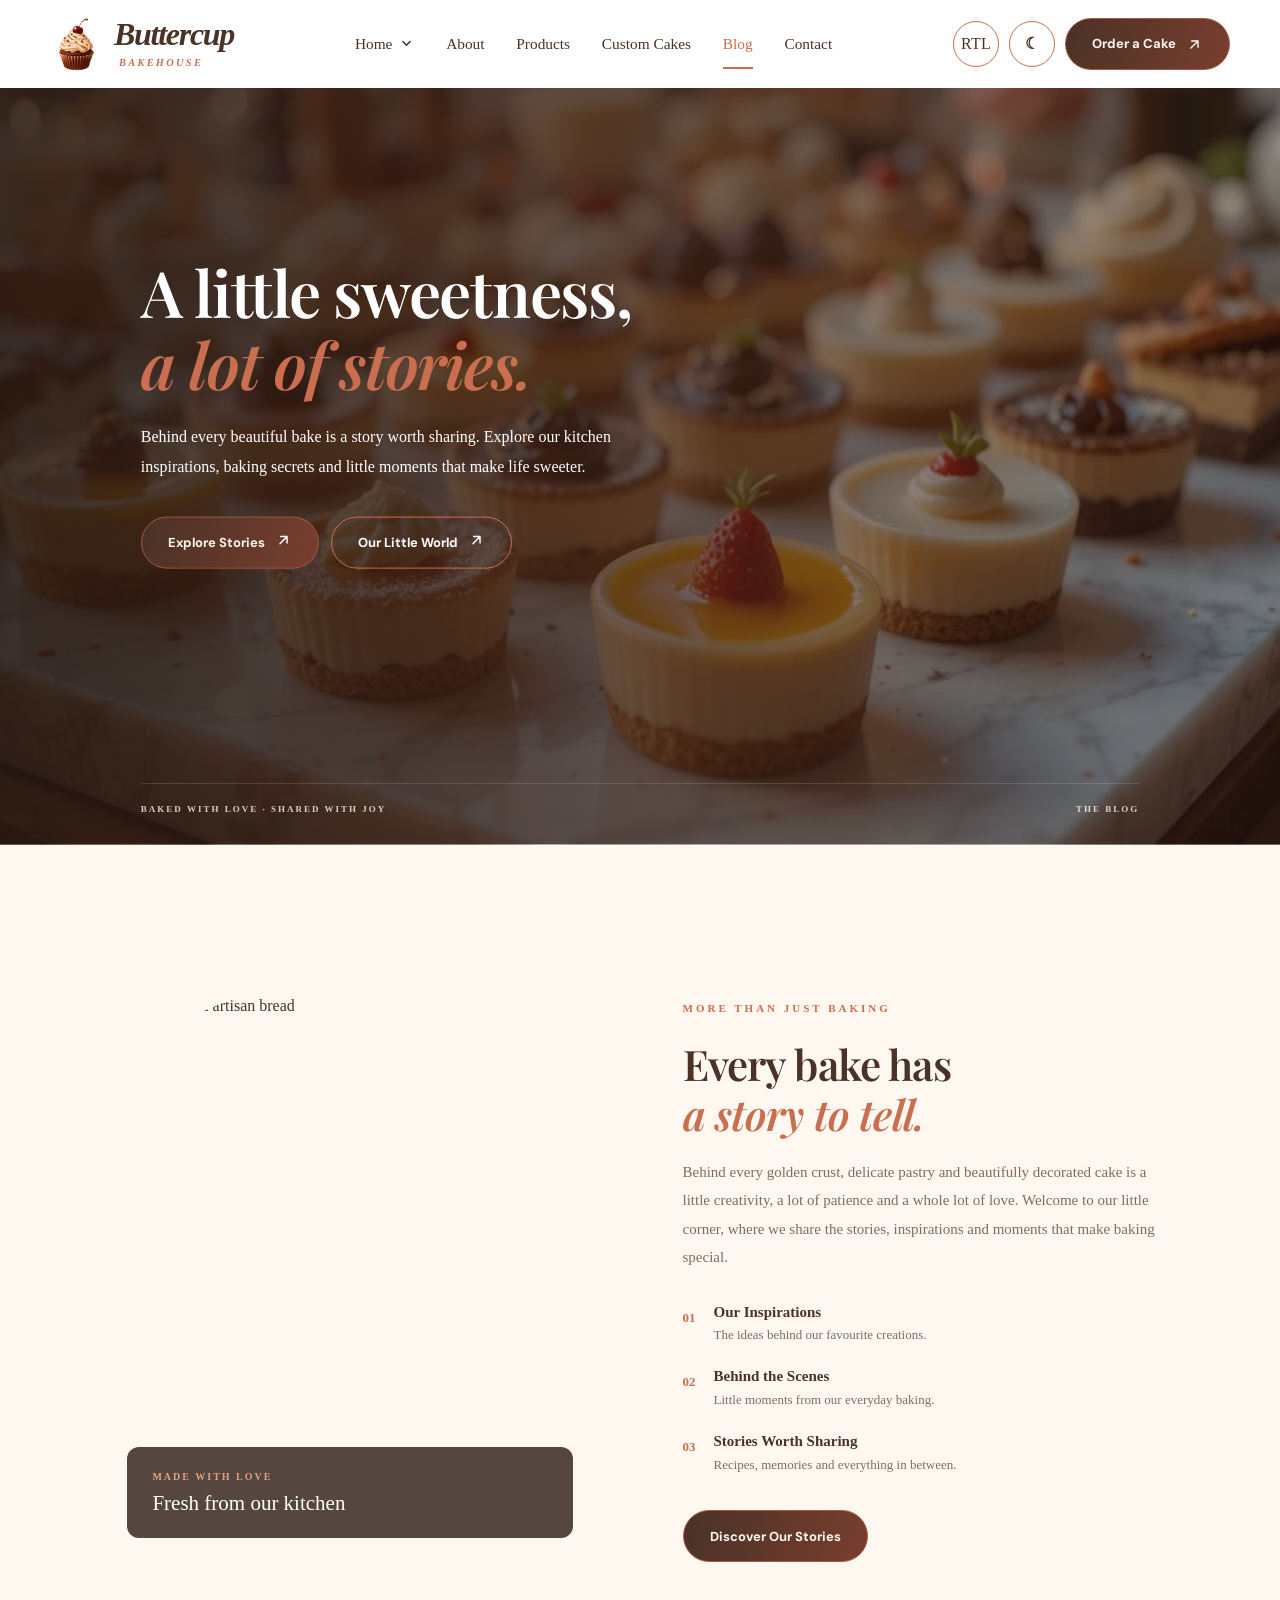
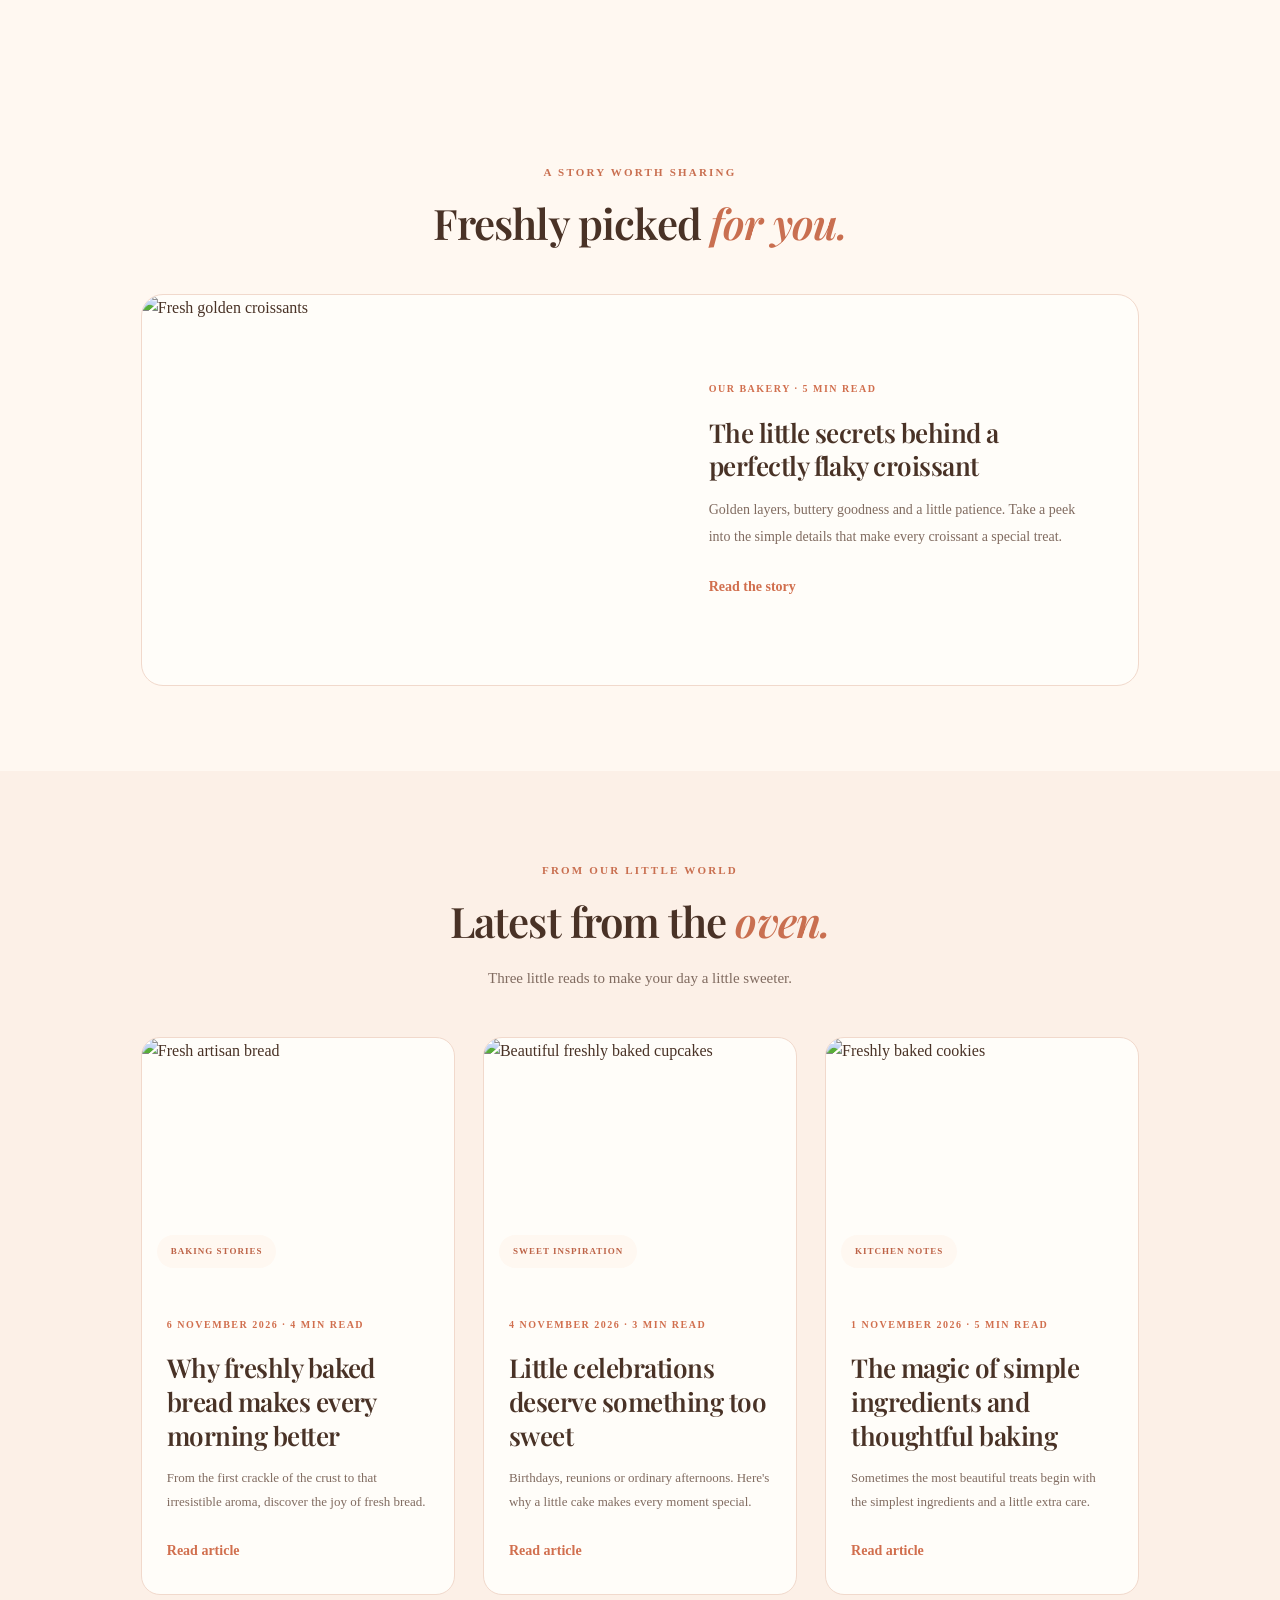
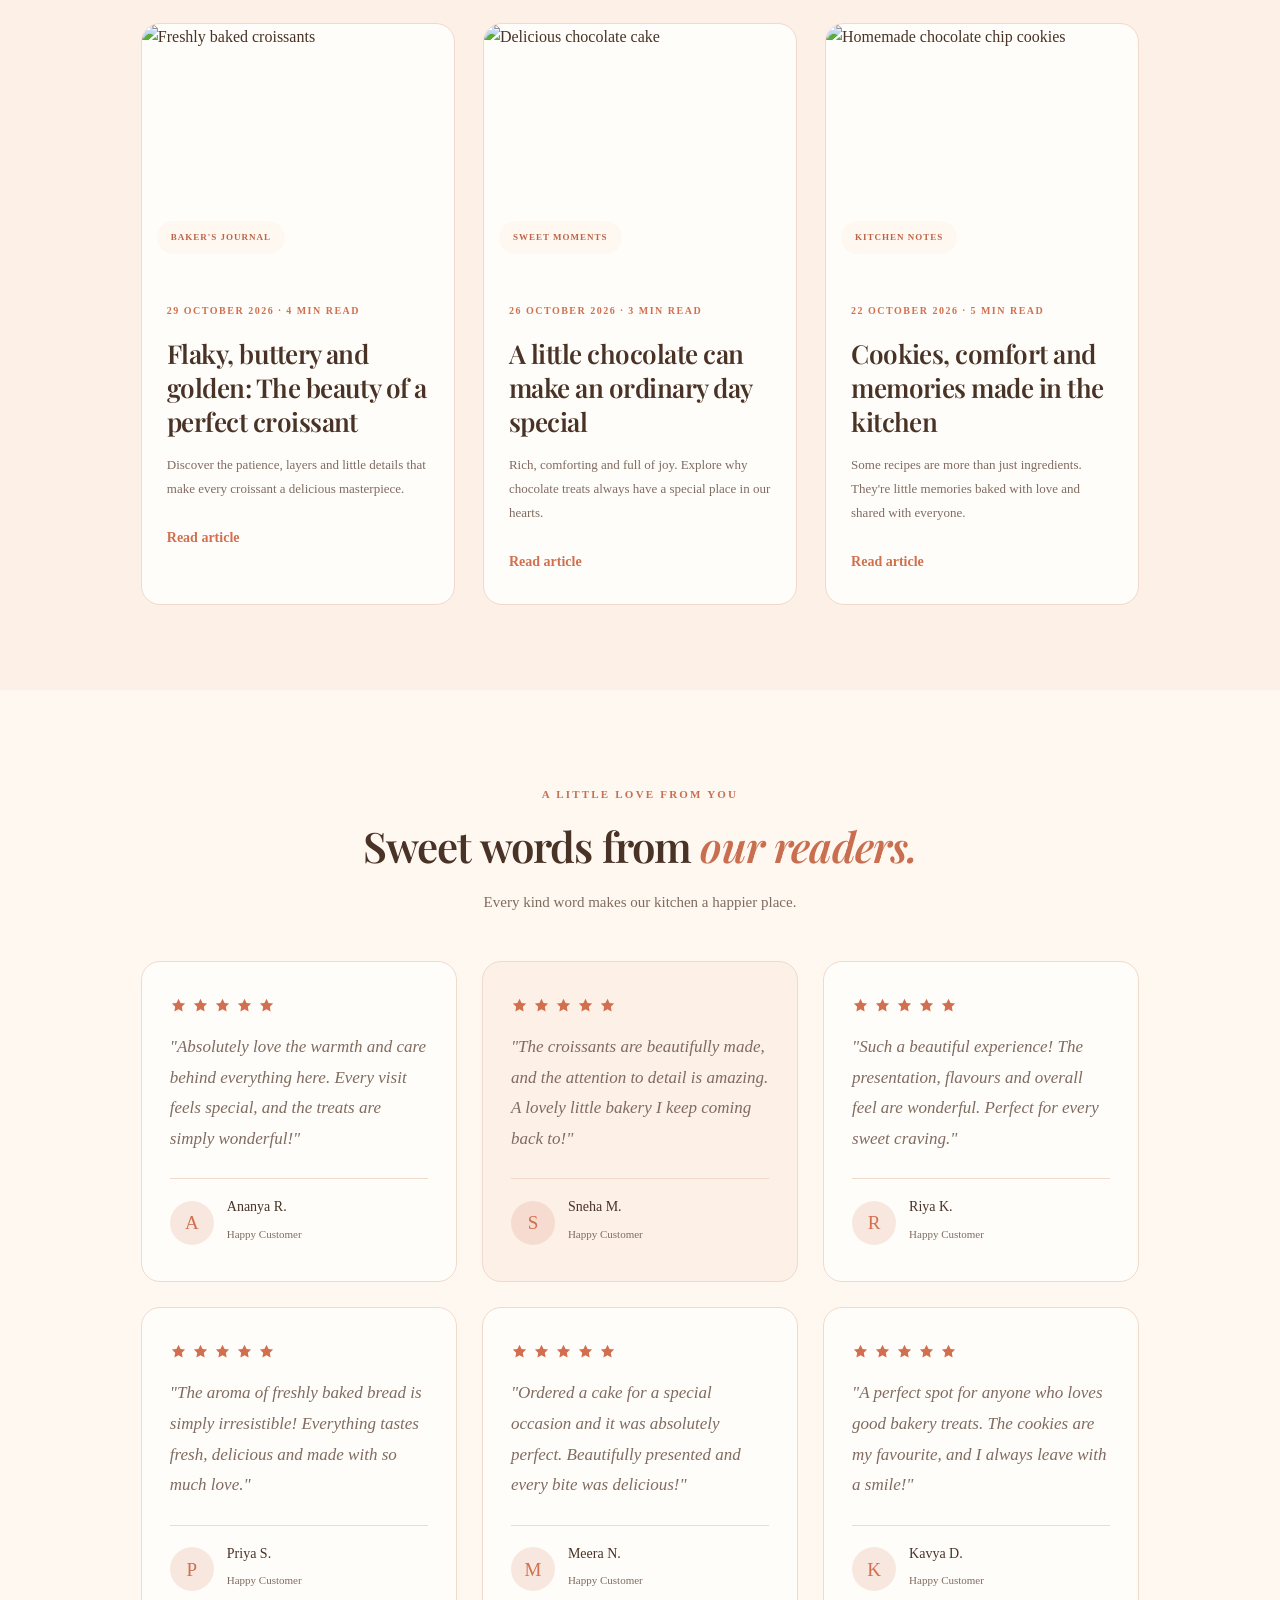
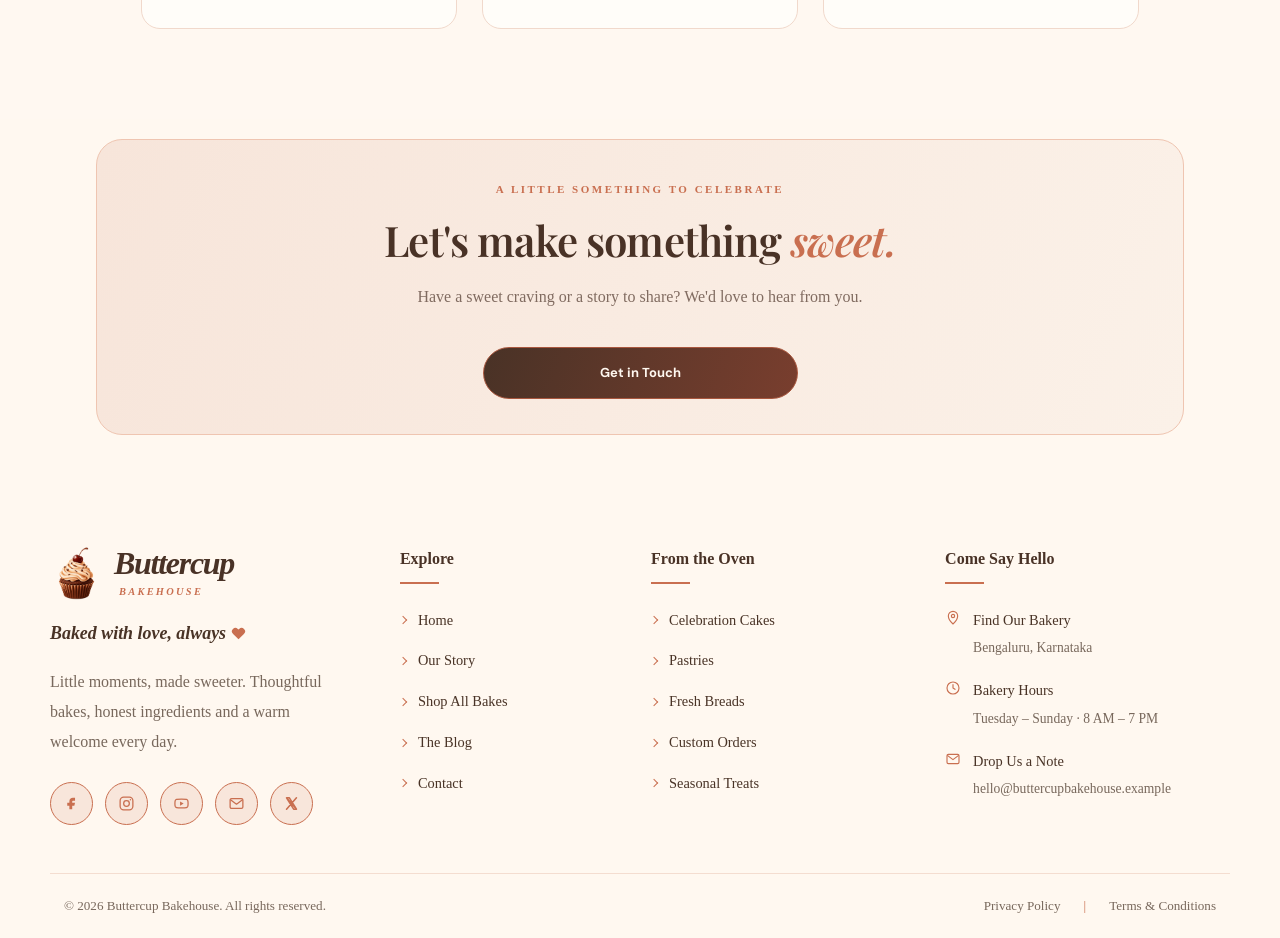
==== pages/blog.html @ 388b975f "Add files via upload" ====
<!DOCTYPE html>
<html lang="en" dir="ltr">

<head>
    <meta charset="UTF-8">
    <meta name="viewport" content="width=device-width, initial-scale=1.0">

    <title>The Journal | Buttercup Bakehouse</title>

    <meta name="description"
        content="Read stories, baking notes and inspiration from the Buttercup Bakehouse journal.">

   <meta name="theme-color" content="#493226">

    <link rel="preconnect" href="https://fonts.googleapis.com">
    <link rel="preconnect" href="https://fonts.gstatic.com" crossorigin>

    <!-- CSS Files -->
    <link rel="stylesheet" href="../assets/css/style.css">
    <link rel="stylesheet" href="../assets/css/blog.css">
    <link rel="stylesheet" href="../assets/css/dark-mode.css">
    <link rel="stylesheet" href="../assets/css/rtl.css">
    <link rel="stylesheet" href="../assets/css/buttercup-premium.css">
    <link rel="icon" type="image/png" sizes="64x64" href="../assets/images/logo/logoo.jpg">

    <!-- JavaScript Files -->
    <script src="../assets/js/main.js" defer></script>
    <script src="../assets/js/blog.js" defer></script>
</head>

<body id="top" data-active="blog">

    <!-- HEADER -->
    <!--HEADER-->

  <header class="site-header">
  <div class="container header-inner">

    <a class="brand" href="index.html" aria-label="Buttercup Bakehouse home">
      <img class="brand-logo"
           src="../assets/images/logo/logoo.jpg"
           alt="">

      <span class="brand-name">
        Buttercup
        <small>BAKEHOUSE</small>
      </span>
    </a>

    <button class="icon-btn menu-toggle"
            id="menuToggle"
            aria-label="Open navigation"
            aria-expanded="false"><i class="fa-solid fa-bars"></i></button>

    <nav class="main-nav" id="mainNav" aria-label="Main navigation">

      <div class="home-dropdown">
  <button
    class="home-dropdown-trigger "
    id="homeDropdownToggle"
    type="button"
    aria-expanded="false"
    aria-controls="homeDropdownMenu"
  >
    <span>Home</span>
  <span class="home-dropdown-arrow" aria-hidden="true">
  <svg viewBox="0 0 16 16" width="13" height="13">
    <path d="M3.5 5.5 8 10l4.5-4.5"
          fill="none"
          stroke="currentColor"
          stroke-width="1.8"
          stroke-linecap="round"
          stroke-linejoin="round"/>
  </svg>
</span>
  </button>

  <div class="home-dropdown-menu" id="homeDropdownMenu">
    <a href="index.html">Home – Classic</a>
    <a href="home2.html">Home – Premium</a>
  </div>
</div>

      <a data-nav="about" href="about.html">About</a>
      <a data-nav="products" href="products.html">Products</a>
      <a data-nav="custom" href="custom-orders.html">Custom Cakes</a>
      <a data-nav="blog" href="blog.html">Blog</a>
      <a data-nav="contact" href="contact.html">Contact</a>

    </nav>

    <div class="header-actions">

      <button class="direction-toggle"
              id="rtlToggle"
              type="button"
              aria-label="Switch text direction">
        RTL
      </button>

      <button class="icon-btn theme-toggle"
              id="themeToggle"
              type="button"
              aria-label="Toggle dark mode"
              title="Toggle dark mode">
        <i class="fa-regular fa-moon"></i>
      </button>

      <a class="header-order" href="contact.html#contact-form">
        Order a Cake <svg
    class="about-btn-arrow"
    xmlns="http://www.w3.org/2000/svg"
    viewBox="0 0 24 24"
    width="17"
    height="17"
    fill="none"
    aria-hidden="true"
  >
    <path
      d="M7 17L17 7M8 7H17V16"
      stroke="currentColor"
      stroke-width="2"
      stroke-linecap="round"
      stroke-linejoin="round"
    />
  </svg>
      </a>

    </div>
  </div>
</header>
  
    <!-- MAIN CONTENT -->
    <main>

<!-- BLOG HERO SECTION -->


<!-- BLOG FULL SCREEN HERO -->
<section class="blog-hero-banner">

    <div class="blog-hero-overlay"></div>

    <div class="blog-hero-inner">

        

        <h1>
            A little sweetness,<br>
            <span>a lot of stories.</span>
        </h1>

        <p>
            Behind every beautiful bake is a story worth sharing.
            Explore our kitchen inspirations, baking secrets and
            little moments that make life sweeter.
             
        </p>

        <div class="blog-hero-buttons">

            <a href="#latest-stories" class="blog-hero-primary">
                Explore Stories <span><svg
    class="about-btn-arrow"
    xmlns="http://www.w3.org/2000/svg"
    viewBox="0 0 24 24"
    width="17"
    height="17"
    fill="none"
    aria-hidden="true"
  >
    <path
      d="M7 17L17 7M8 7H17V16"
      stroke="currentColor"
      stroke-width="2"
      stroke-linecap="round"
      stroke-linejoin="round"
    />
  </svg></span>
            </a>

            <a href="#latest-stories" class="blog-hero-secondary">
                Our Little World <span><svg
    class="about-btn-arrow"
    xmlns="http://www.w3.org/2000/svg"
    viewBox="0 0 24 24"
    width="17"
    height="17"
    fill="none"
    aria-hidden="true"
  >
    <path
      d="M7 17L17 7M8 7H17V16"
      stroke="currentColor"
      stroke-width="2"
      stroke-linecap="round"
      stroke-linejoin="round"
    />
  </svg></span>
            </a>

        </div>

       

    </div>

    <div class="blog-hero-bottom">
        <span>BAKED WITH LOVE · SHARED WITH JOY</span>
        <span>THE BLOG</span>
    </div>

</section>


        
        
        
<main class="blog-page">

    <!-- SECTION 1: BLOG HERO -->
    
<!-- A LITTLE TASTE OF OUR WORLD -->
<section class="blog-world-section">

    <div class="blog-world-container">

        <!-- LEFT IMAGE -->
        <div class="blog-world-image">
            <img src="https://images.unsplash.com/photo-1509440159596-0249088772ff?w=1000"
                 alt="Freshly baked artisan bread">

            <div class="blog-world-image-label">
                <span>MADE WITH LOVE</span>
                <h4>Fresh from our kitchen</h4>
            </div>
        </div>

        <!-- RIGHT CONTENT -->
        <div class="blog-world-content">

            <span class="blog-world-eyebrow">
                MORE THAN JUST BAKING
            </span>

            <h2>
                Every bake has
                <span>a story to tell.</span>
            </h2>

            <p class="blog-world-description">
                Behind every golden crust, delicate pastry and
                beautifully decorated cake is a little creativity,
                a lot of patience and a whole lot of love.
                Welcome to our little corner, where we share the
                stories, inspirations and moments that make
                baking special.
            </p>

            <!-- HIGHLIGHTS -->
            <div class="blog-world-highlights">

                <div class="blog-world-highlight">
                    <span class="world-number">01</span>
                    <div>
                        <h4>Our Inspirations</h4>
                        <p>The ideas behind our favourite creations.</p>
                    </div>
                </div>

                <div class="blog-world-highlight">
                    <span class="world-number">02</span>
                    <div>
                        <h4>Behind the Scenes</h4>
                        <p>Little moments from our everyday baking.</p>
                    </div>
                </div>

                <div class="blog-world-highlight">
                    <span class="world-number">03</span>
                    <div>
                        <h4>Stories Worth Sharing</h4>
                        <p>Recipes, memories and everything in between.</p>
                    </div>
                </div>

            </div>

            <a href="#latest-stories" class="blog-world-button">
                Discover Our Stories
                
            </a>

        </div>

    </div>

</section>

    <!-- SECTION 2: FEATURED STORY -->
    <section class="featured-story">
        <div class="section-heading">
            <span class="blog-eyebrow">A STORY WORTH SHARING</span>
            <h2>Freshly picked <span>for you.</span></h2>
        </div>

        <div class="featured-story-card">
            <div class="featured-story-image">
                <img src="https://images.unsplash.com/photo-1555507036-ab1f4038808a?w=1200"
                     alt="Fresh golden croissants">
            </div>

            <div class="featured-story-content">
                <span class="article-category">OUR BAKERY · 5 MIN READ</span>
                <h3>The little secrets behind a perfectly flaky croissant</h3>
                <p>
                    Golden layers, buttery goodness and a little patience.
                    Take a peek into the simple details that make every
                    croissant a special treat.
                </p>
                <a href="blog-details.html?id=croissant-secrets" class="blog-read-link">
    Read the story
 
</a>
            </div>
        </div>
    </section>


    <!-- SECTION 3: LATEST ARTICLES -->
    <section class="latest-stories" id="latest-stories">

        <div class="section-heading">
            <span class="blog-eyebrow">FROM OUR LITTLE WORLD</span>
            <h2>Latest from the <span>oven.</span></h2>
            <p>Three little reads to make your day a little sweeter.</p>
        </div>

        <div class="blog-articles-grid">

            <!-- ARTICLE 1 -->
<article class="blog-article-card">
    <div class="article-image">
        <img src="https://images.unsplash.com/photo-1549931319-a545dcf3bc73?w=800"
             alt="Fresh artisan bread">
        <span class="article-tag">BAKING STORIES</span>
    </div>
    <div class="article-content">
        <span class="article-meta">6 NOVEMBER 2026 · 4 MIN READ</span>
        <h3>Why freshly baked bread makes every morning better</h3>
        <p>
            From the first crackle of the crust to that
            irresistible aroma, discover the joy of fresh bread.
        </p>
        <a href="blog-details.html#article-bread" class="blog-read-link">Read article</a>
</a>

    </div>
</article>

<!-- ARTICLE 2 -->
<article class="blog-article-card">
    <div class="article-image">
        <img src="https://images.unsplash.com/photo-1486427944299-d1955d23e34d?w=800"
             alt="Beautiful freshly baked cupcakes">
        <span class="article-tag">SWEET INSPIRATION</span>
    </div>
    <div class="article-content">
        <span class="article-meta">4 NOVEMBER 2026 · 3 MIN READ</span>
        <h3>Little celebrations deserve something too sweet</h3>
        <p>
            Birthdays, reunions or ordinary afternoons.
            Here's why a little cake makes every moment special.
        </p>
        <a href="blog-details.html#article-celebrations" class="blog-read-link">Read article</a>

    </div>
</article>

<!-- ARTICLE 3 -->
<article class="blog-article-card">
    <div class="article-image">
        <img src="https://images.unsplash.com/photo-1509365465985-25d11c17e812?w=800"
             alt="Freshly baked cookies">
        <span class="article-tag">KITCHEN NOTES</span>
    </div>
    <div class="article-content">
        <span class="article-meta">1 NOVEMBER 2026 · 5 MIN READ</span>
        <h3>The magic of simple ingredients and thoughtful baking</h3>
        <p>
            Sometimes the most beautiful treats begin with
            the simplest ingredients and a little extra care.
        </p>
        <a href="blog-details.html#article-simple-baking" class="blog-read-link">Read article</a>


    </div>
</article>

<!-- ARTICLE 4 -->
<article class="blog-article-card">
    <div class="article-image">
        <img src="https://images.unsplash.com/photo-1555507036-ab1f4038808a?w=800"
             alt="Freshly baked croissants">
        <span class="article-tag">BAKER'S JOURNAL</span>
    </div>
    <div class="article-content">
        <span class="article-meta">29 OCTOBER 2026 · 4 MIN READ</span>
        <h3>Flaky, buttery and golden: The beauty of a perfect croissant</h3>
        <p>
            Discover the patience, layers and little details
            that make every croissant a delicious masterpiece.
        </p>
         <a href="blog-details.html#article-croissant" class="blog-read-link">Read article</a>
</a>
    </div>
</article>

<!-- ARTICLE 5 -->
<article class="blog-article-card">
    <div class="article-image">
        <img src="https://images.unsplash.com/photo-1578985545062-69928b1d9587?w=800"
             alt="Delicious chocolate cake">
        <span class="article-tag">SWEET MOMENTS</span>
    </div>
    <div class="article-content">
        <span class="article-meta">26 OCTOBER 2026 · 3 MIN READ</span>
        <h3>A little chocolate can make an ordinary day special</h3>
        <p>
            Rich, comforting and full of joy. Explore why
            chocolate treats always have a special place in our hearts.
        </p>
         <a href="blog-details.html#article-chocolate" class="blog-read-link">Read article</a>

    </div>
</article>

<!-- ARTICLE 6 -->
<article class="blog-article-card">
    <div class="article-image">
        <img src="https://images.unsplash.com/photo-1499636136210-6f4ee915583e?w=800"
             alt="Homemade chocolate chip cookies">
        <span class="article-tag">KITCHEN NOTES</span>
    </div>
    <div class="article-content">
        <span class="article-meta">22 OCTOBER 2026 · 5 MIN READ</span>
        <h3>Cookies, comfort and memories made in the kitchen</h3>
        <p>
            Some recipes are more than just ingredients.
            They're little memories baked with love and shared with everyone.
        </p>
         <a href="blog-details.html#article-cookies" class="blog-read-link">Read article</a>
    </div>
</article>
        </div>
    </section>


    <!-- SECTION 4: CUSTOMER REVIEWS -->
    <section class="blog-reviews">

        <div class="section-heading">
            <span class="blog-eyebrow">A LITTLE LOVE FROM YOU</span>
            <h2>Sweet words from <span>our readers.</span></h2>
            <p>Every kind word makes our kitchen a happier place.</p>
        </div>

        <div class="blog-reviews-grid">

    <!-- REVIEW 1 -->
    <div class="blog-review-card">
        <div class="review-stars">
            <svg viewBox="0 0 24 24" aria-hidden="true"><path d="M12 2.5l2.9 5.9 6.5.9-4.7 4.6 1.1 6.5-5.8-3.1-5.8 3.1 1.1-6.5-4.7-4.6 6.5-.9L12 2.5z"/></svg>
            <svg viewBox="0 0 24 24" aria-hidden="true"><path d="M12 2.5l2.9 5.9 6.5.9-4.7 4.6 1.1 6.5-5.8-3.1-5.8 3.1 1.1-6.5-4.7-4.6 6.5-.9L12 2.5z"/></svg>
            <svg viewBox="0 0 24 24" aria-hidden="true"><path d="M12 2.5l2.9 5.9 6.5.9-4.7 4.6 1.1 6.5-5.8-3.1-5.8 3.1 1.1-6.5-4.7-4.6 6.5-.9L12 2.5z"/></svg>
            <svg viewBox="0 0 24 24" aria-hidden="true"><path d="M12 2.5l2.9 5.9 6.5.9-4.7 4.6 1.1 6.5-5.8-3.1-5.8 3.1 1.1-6.5-4.7-4.6 6.5-.9L12 2.5z"/></svg>
            <svg viewBox="0 0 24 24" aria-hidden="true"><path d="M12 2.5l2.9 5.9 6.5.9-4.7 4.6 1.1 6.5-5.8-3.1-5.8 3.1 1.1-6.5-4.7-4.6 6.5-.9L12 2.5z"/></svg>
        </div>

        <p class="review-quote">
            "Absolutely love the warmth and care behind
            everything here. Every visit feels special,
            and the treats are simply wonderful!"
        </p>

        <div class="review-person">
            <div class="review-avatar">A</div>
            <div>
                <h4>Ananya R.</h4>
                <span>Happy Customer</span>
            </div>
        </div>
    </div>

    <!-- REVIEW 2 -->
    <div class="blog-review-card featured-review">
        <div class="review-stars">
            <svg viewBox="0 0 24 24" aria-hidden="true"><path d="M12 2.5l2.9 5.9 6.5.9-4.7 4.6 1.1 6.5-5.8-3.1-5.8 3.1 1.1-6.5-4.7-4.6 6.5-.9L12 2.5z"/></svg>
            <svg viewBox="0 0 24 24" aria-hidden="true"><path d="M12 2.5l2.9 5.9 6.5.9-4.7 4.6 1.1 6.5-5.8-3.1-5.8 3.1 1.1-6.5-4.7-4.6 6.5-.9L12 2.5z"/></svg>
            <svg viewBox="0 0 24 24" aria-hidden="true"><path d="M12 2.5l2.9 5.9 6.5.9-4.7 4.6 1.1 6.5-5.8-3.1-5.8 3.1 1.1-6.5-4.7-4.6 6.5-.9L12 2.5z"/></svg>
            <svg viewBox="0 0 24 24" aria-hidden="true"><path d="M12 2.5l2.9 5.9 6.5.9-4.7 4.6 1.1 6.5-5.8-3.1-5.8 3.1 1.1-6.5-4.7-4.6 6.5-.9L12 2.5z"/></svg>
            <svg viewBox="0 0 24 24" aria-hidden="true"><path d="M12 2.5l2.9 5.9 6.5.9-4.7 4.6 1.1 6.5-5.8-3.1-5.8 3.1 1.1-6.5-4.7-4.6 6.5-.9L12 2.5z"/></svg>
        </div>

        <p class="review-quote">
            "The croissants are beautifully made, and the
            attention to detail is amazing. A lovely little
            bakery I keep coming back to!"
        </p>

        <div class="review-person">
            <div class="review-avatar">S</div>
            <div>
                <h4>Sneha M.</h4>
                <span>Happy Customer</span>
            </div>
        </div>
    </div>

    <!-- REVIEW 3 -->
    <div class="blog-review-card">
        <div class="review-stars">
            <svg viewBox="0 0 24 24" aria-hidden="true"><path d="M12 2.5l2.9 5.9 6.5.9-4.7 4.6 1.1 6.5-5.8-3.1-5.8 3.1 1.1-6.5-4.7-4.6 6.5-.9L12 2.5z"/></svg>
            <svg viewBox="0 0 24 24" aria-hidden="true"><path d="M12 2.5l2.9 5.9 6.5.9-4.7 4.6 1.1 6.5-5.8-3.1-5.8 3.1 1.1-6.5-4.7-4.6 6.5-.9L12 2.5z"/></svg>
            <svg viewBox="0 0 24 24" aria-hidden="true"><path d="M12 2.5l2.9 5.9 6.5.9-4.7 4.6 1.1 6.5-5.8-3.1-5.8 3.1 1.1-6.5-4.7-4.6 6.5-.9L12 2.5z"/></svg>
            <svg viewBox="0 0 24 24" aria-hidden="true"><path d="M12 2.5l2.9 5.9 6.5.9-4.7 4.6 1.1 6.5-5.8-3.1-5.8 3.1 1.1-6.5-4.7-4.6 6.5-.9L12 2.5z"/></svg>
            <svg viewBox="0 0 24 24" aria-hidden="true"><path d="M12 2.5l2.9 5.9 6.5.9-4.7 4.6 1.1 6.5-5.8-3.1-5.8 3.1 1.1-6.5-4.7-4.6 6.5-.9L12 2.5z"/></svg>
        </div>

        <p class="review-quote">
            "Such a beautiful experience! The presentation,
            flavours and overall feel are wonderful.
            Perfect for every sweet craving."
        </p>

        <div class="review-person">
            <div class="review-avatar">R</div>
            <div>
                <h4>Riya K.</h4>
                <span>Happy Customer</span>
            </div>
        </div>
    </div>

    <!-- REVIEW 4 -->
    <div class="blog-review-card">
        <div class="review-stars">
            <svg viewBox="0 0 24 24" aria-hidden="true"><path d="M12 2.5l2.9 5.9 6.5.9-4.7 4.6 1.1 6.5-5.8-3.1-5.8 3.1 1.1-6.5-4.7-4.6 6.5-.9L12 2.5z"/></svg>
            <svg viewBox="0 0 24 24" aria-hidden="true"><path d="M12 2.5l2.9 5.9 6.5.9-4.7 4.6 1.1 6.5-5.8-3.1-5.8 3.1 1.1-6.5-4.7-4.6 6.5-.9L12 2.5z"/></svg>
            <svg viewBox="0 0 24 24" aria-hidden="true"><path d="M12 2.5l2.9 5.9 6.5.9-4.7 4.6 1.1 6.5-5.8-3.1-5.8 3.1 1.1-6.5-4.7-4.6 6.5-.9L12 2.5z"/></svg>
            <svg viewBox="0 0 24 24" aria-hidden="true"><path d="M12 2.5l2.9 5.9 6.5.9-4.7 4.6 1.1 6.5-5.8-3.1-5.8 3.1 1.1-6.5-4.7-4.6 6.5-.9L12 2.5z"/></svg>
            <svg viewBox="0 0 24 24" aria-hidden="true"><path d="M12 2.5l2.9 5.9 6.5.9-4.7 4.6 1.1 6.5-5.8-3.1-5.8 3.1 1.1-6.5-4.7-4.6 6.5-.9L12 2.5z"/></svg>
        </div>

        <p class="review-quote">
            "The aroma of freshly baked bread is simply
            irresistible! Everything tastes fresh, delicious
            and made with so much love."
        </p>

        <div class="review-person">
            <div class="review-avatar">P</div>
            <div>
                <h4>Priya S.</h4>
                <span>Happy Customer</span>
            </div>
        </div>
    </div>

    <!-- REVIEW 5 -->
    <div class="blog-review-card">
        <div class="review-stars">
            <svg viewBox="0 0 24 24" aria-hidden="true"><path d="M12 2.5l2.9 5.9 6.5.9-4.7 4.6 1.1 6.5-5.8-3.1-5.8 3.1 1.1-6.5-4.7-4.6 6.5-.9L12 2.5z"/></svg>
            <svg viewBox="0 0 24 24" aria-hidden="true"><path d="M12 2.5l2.9 5.9 6.5.9-4.7 4.6 1.1 6.5-5.8-3.1-5.8 3.1 1.1-6.5-4.7-4.6 6.5-.9L12 2.5z"/></svg>
            <svg viewBox="0 0 24 24" aria-hidden="true"><path d="M12 2.5l2.9 5.9 6.5.9-4.7 4.6 1.1 6.5-5.8-3.1-5.8 3.1 1.1-6.5-4.7-4.6 6.5-.9L12 2.5z"/></svg>
            <svg viewBox="0 0 24 24" aria-hidden="true"><path d="M12 2.5l2.9 5.9 6.5.9-4.7 4.6 1.1 6.5-5.8-3.1-5.8 3.1 1.1-6.5-4.7-4.6 6.5-.9L12 2.5z"/></svg>
            <svg viewBox="0 0 24 24" aria-hidden="true"><path d="M12 2.5l2.9 5.9 6.5.9-4.7 4.6 1.1 6.5-5.8-3.1-5.8 3.1 1.1-6.5-4.7-4.6 6.5-.9L12 2.5z"/></svg>
        </div>

        <p class="review-quote">
            "Ordered a cake for a special occasion and it
            was absolutely perfect. Beautifully presented
            and every bite was delicious!"
        </p>

        <div class="review-person">
            <div class="review-avatar">M</div>
            <div>
                <h4>Meera N.</h4>
                <span>Happy Customer</span>
            </div>
        </div>
    </div>

    <!-- REVIEW 6 -->
    <div class="blog-review-card">
        <div class="review-stars">
            <svg viewBox="0 0 24 24" aria-hidden="true"><path d="M12 2.5l2.9 5.9 6.5.9-4.7 4.6 1.1 6.5-5.8-3.1-5.8 3.1 1.1-6.5-4.7-4.6 6.5-.9L12 2.5z"/></svg>
            <svg viewBox="0 0 24 24" aria-hidden="true"><path d="M12 2.5l2.9 5.9 6.5.9-4.7 4.6 1.1 6.5-5.8-3.1-5.8 3.1 1.1-6.5-4.7-4.6 6.5-.9L12 2.5z"/></svg>
            <svg viewBox="0 0 24 24" aria-hidden="true"><path d="M12 2.5l2.9 5.9 6.5.9-4.7 4.6 1.1 6.5-5.8-3.1-5.8 3.1 1.1-6.5-4.7-4.6 6.5-.9L12 2.5z"/></svg>
            <svg viewBox="0 0 24 24" aria-hidden="true"><path d="M12 2.5l2.9 5.9 6.5.9-4.7 4.6 1.1 6.5-5.8-3.1-5.8 3.1 1.1-6.5-4.7-4.6 6.5-.9L12 2.5z"/></svg>
            <svg viewBox="0 0 24 24" aria-hidden="true"><path d="M12 2.5l2.9 5.9 6.5.9-4.7 4.6 1.1 6.5-5.8-3.1-5.8 3.1 1.1-6.5-4.7-4.6 6.5-.9L12 2.5z"/></svg>
        </div>

        <p class="review-quote">
            "A perfect spot for anyone who loves good
            bakery treats. The cookies are my favourite,
            and I always leave with a smile!"
        </p>

        <div class="review-person">
            <div class="review-avatar">K</div>
            <div>
                <h4>Kavya D.</h4>
                <span>Happy Customer</span>
            </div>
        </div>
    </div>

</div>
        </div>
    </section>

</main>


<!-- TEMPORARY ARTICLE POPUP -->
<div class="blog-modal" id="blogModal">
    <div class="blog-modal-content">
        <button class="blog-modal-close" id="blogModalClose"
                aria-label="Close">&times;</button>
        <span class="blog-eyebrow">A LITTLE PREVIEW</span>
        <h2 id="randomArticleHeadline">A little sweetness goes a long way.</h2>
        <p>
            Our full story is coming soon. Stay tuned for more
            delicious reads from the Buttercup kitchen!
        </p>
        <button class="blog-primary-btn" id="blogModalOkay">
            Sounds lovely
        </button>
    </div>
</div>


    </main>
    <!-- BLOG CTA SECTION -->
<section class="blog-cta-section">

    <div class="blog-cta-content">

        <div class="blog-cta-text">

            <span class="blog-cta-eyebrow">
                A LITTLE SOMETHING TO CELEBRATE
            </span>

            <h2>
                Let's make something <span>sweet.</span>
            </h2>

            <p>
                Have a sweet craving or a story to share?
                We'd love to hear from you.
            </p>

        </div>

        <div class="blog-cta-action">
            <a href="contact.html#contact-form" class="blog-cta-primary">
                Get in Touch
                
            </a>
        </div>

    </div>

</section>


    

    <!--FOOTER-->
<footer class="site-footer">
  <div class="container">

    <div class="footer-grid">

      <!-- Brand -->
      <div class="footer-brand">
        <a class="brand" href="index.html">
          <img class="brand-logo"
               src="../assets/images/logo/logoo.jpg"
               alt="">
          <span class="brand-name">
            Buttercup
            <small>BAKEHOUSE</small>
          </span>
        </a>

        <p class="footer-tagline">
          Baked with love, always
          <svg class="footer-heart" viewBox="0 0 24 24" aria-hidden="true">
            <path d="M20.8 4.6a5.5 5.5 0 0 0-7.8 0L12 5.7l-1.1-1.1a5.5 5.5 0 0 0-7.8 7.8l1.1 1.1L12 21l7.8-7.5 1.1-1.1a5.5 5.5 0 0 0-.1-7.8Z"/>
          </svg>
        </p>

        <p class="footer-description">
          Little moments, made sweeter. Thoughtful bakes,
          honest ingredients and a warm welcome every day.
        </p>

        <div class="footer-socials">

          <a href="#" aria-label="Facebook">
            <svg viewBox="0 0 24 24" aria-hidden="true">
              <path d="M14 8h3V4h-3c-3 0-5 2-5 5v2H6v4h3v5h4v-5h3l1-4h-4V9c0-.7.3-1 1-1Z"/>
            </svg>
          </a>

          <a href="#" aria-label="Instagram">
            <svg viewBox="0 0 24 24" aria-hidden="true">
              <rect x="3" y="3" width="18" height="18" rx="5"/>
              <circle cx="12" cy="12" r="4"/>
              <circle class="social-dot" cx="17.5" cy="6.8" r="1"/>
            </svg>
          </a>

          <a href="#" aria-label="YouTube">
            <svg viewBox="0 0 24 24" aria-hidden="true">
              <path d="M21 8.2a2.8 2.8 0 0 0-2-2C17.2 5.7 12 5.7 12 5.7s-5.2 0-7 .5a2.8 2.8 0 0 0-2 2A29 29 0 0 0 2.7 12a29 29 0 0 0 .3 3.8 2.8 2.8 0 0 0 2 2c1.8.5 7 .5 7 .5s5.2 0 7-.5a2.8 2.8 0 0 0 2-2 29 29 0 0 0 .3-3.8 29 29 0 0 0-.3-3.8Z"/>
              <path class="social-play" d="m10 9 5 3-5 3Z"/>
            </svg>
          </a>

          <a href="mailto:hello@buttercupbakehouse.example" aria-label="Email">
            <svg viewBox="0 0 24 24" aria-hidden="true">
              <rect x="3" y="5" width="18" height="14" rx="2"/>
              <path d="m4 7 8 6 8-6"/>
            </svg>
          </a>

          <a href="#" aria-label="X">
            <svg viewBox="0 0 24 24" aria-hidden="true">
              <path d="M5 4h4l10 16h-4L5 4Zm0 16L19 4M5 4l14 16"/>
            </svg>
          </a>

        </div>
      </div>

      <!-- Explore -->
      <div class="footer-col">
        <h4>Explore</h4>
        <a href="index.html">Home</a>
        <a href="about.html">Our Story</a>
        <a href="products.html">Shop All Bakes</a>
        <a href="blog.html">The Blog</a>
        <a href="contact.html">Contact</a>
      </div>

      <!-- From the Oven -->
      <div class="footer-col">
        <h4>From the Oven</h4>
        <a href="products.html?category=cakes">Celebration Cakes</a>
        <a href="products.html?category=pastries">Pastries</a>
        <a href="products.html?category=breads">Fresh Breads</a>
        <a href="custom-orders.html">Custom Orders</a>
        <a href="products.html">Seasonal Treats</a>
      </div>

      <!-- Come Say Hello -->
      <div class="footer-col footer-visit">
        <h4>Come Say Hello</h4>

        <a class="visit-item"
           href="https://www.google.com/maps/search/?api=1&query=bakeries+Bengaluru"
           target="_blank" rel="noopener">
          <span class="visit-icon">
            <svg viewBox="0 0 24 24" aria-hidden="true">
              <path d="M12 21s7-6.2 7-12a7 7 0 1 0-14 0c0 5.8 7 12 7 12Z"/>
              <circle cx="12" cy="9" r="2.5"/>
            </svg>
          </span>
          <span>
            <b>Find Our Bakery</b>
            <small>Bengaluru, Karnataka</small>
          </span>
        </a>

        <div class="visit-item">
          <span class="visit-icon">
            <svg viewBox="0 0 24 24" aria-hidden="true">
              <circle cx="12" cy="12" r="9"/>
              <path d="M12 7v5l3 2"/>
            </svg>
          </span>
          <span>
            <b>Bakery Hours</b>
            <small>Tuesday – Sunday · 8 AM – 7 PM</small>
          </span>
        </div>

        <a class="visit-item"
           href="mailto:hello@buttercupbakehouse.example">
          <span class="visit-icon">
            <svg viewBox="0 0 24 24" aria-hidden="true">
              <rect x="3" y="5" width="18" height="14" rx="2"/>
              <path d="m4 7 8 6 8-6"/>
            </svg>
          </span>
          <span>
            <b>Drop Us a Note</b>
            <small>hello@buttercupbakehouse.example</small>
          </span>
        </a>

      </div>

    </div>

    <div class="footer-bottom">
      <span>
        © <span id="year"></span> Buttercup Bakehouse. All rights reserved.
      </span>

      <span class="footer-legal">
        <a href="404.html">Privacy Policy</a>
        <i>|</i>
        <a href="404.html">Terms &amp; Conditions</a>
      </span>
    </div>

  </div>
</footer>


</body>
</html>
---- assets/css/style.css ----
@import url('https://fonts.googleapis.com/css2?family=DM+Sans:wght@400;500;600;700&family=Playfair+Display:wght@500;600;700&display=swap');

/* =========================================
   BUTTERCUP BAKEHOUSE - GLOBAL BRAND THEME
========================================= */

:root {
    /* PRIMARY & SECONDARY BRAND COLOURS */
    --primary: #493226;
    --secondary: #C96F50;

    /* SUPPORTING NEUTRALS */
    --background: #FFF8F0;
    --surface: #FFFDF9;
    --text: #493226;
    --muted: #806D61;
    --border: #EADBD0;

    /* GRADIENT BUTTONS */
    --primary-gradient: linear-gradient(
        135deg,
        var(--primary),
        var(--secondary)
    );

    --secondary-gradient: linear-gradient(
        135deg,
        var(--secondary),
        var(--primary)
    );
}
/* =========================================
   GLOBAL RESET & BASE STYLES
========================================= */

* {
    box-sizing: border-box;
}

html {
    scroll-behavior: smooth;
    scroll-padding-top: 100px;
}

body {
    margin: 0;
    background: var(--bg);
    color: var(--text);
    font-family: var(--sans);
    line-height: 1.65;
    transition: background .25s, color .25s;
}

body.dark {
    --bg: #171412;
    --surface: #211c18;
    --surface-2: #30251f;

    --text: #f7f0e9;
    --muted: #c0b2a6;
    --line: rgba(197, 138, 98, .24);

    --white: #211c18;

    --shadow: 0 18px 50px rgba(0, 0, 0, .28);
}

a {
    color: inherit;
    text-decoration: none;
}

img {
    display: block;
    max-width: 100%;
}

button,
input,
select,
textarea {
    font: inherit;
}

button,
a {
    -webkit-tap-highlight-color: transparent;
}

button {
    cursor: pointer;
}

.container {
    width: min(1180px, calc(100% - 48px));
    margin-inline: auto;
}


/* =========================================
   SECTION SPACING
========================================= */

.section {
    padding: 88px 0;
}

.section-sm {
    padding: 58px 0;
}


/* =========================================
   TYPOGRAPHY
========================================= */

.eyebrow {
    display: inline-flex;
    align-items: center;
    gap: 10px;

    color: var(--primary);
    font-size: .72rem;
    font-weight: 700;
    letter-spacing: .17em;
    text-transform: uppercase;
}

.eyebrow:before {
    content: "";
    width: 24px;
    height: 1px;
    background: var(--secondary);
}

h1,
h2,
h3,
h4 {
    font-family: var(--serif);
    font-weight: 500;
    line-height: 1.12;
    margin: 0 0 18px;
}

h1 {
    font-size: clamp(3rem, 6.5vw, 6.2rem);
    letter-spacing: -.045em;
}

h2 {
    font-size: clamp(2.2rem, 4vw, 3.8rem);
    letter-spacing: -.035em;
}

h3 {
    font-size: 1.55rem;
}

p {
    color: var(--muted);
    margin: 0 0 18px;
}

.lead {
    font-size: 1.08rem;
    max-width: 590px;
}

.section-head {
    display: flex;
    justify-content: space-between;
    align-items: end;
    gap: 30px;
    margin-bottom: 34px;
}

.section-head p {
    max-width: 440px;
    margin: 0;
}


/* =========================================
   BUTTONS
========================================= */

.btn {
    display: inline-flex;
    align-items: center;
    justify-content: center;
    gap: 12px;

    min-height: 50px;
    padding: 0 24px;

    border: 1px solid var(--primary);
    border-radius: 999px;

    background: var(--primary);
    color: #fff;

    font-weight: 700;
    font-size: .88rem;

    transition:
        transform .2s,
        background .2s,
        border-color .2s;
}

.btn:hover {
    transform: translateY(-3px);
    background: #563522;
}

.btn-secondary {
    background: transparent;
    color: var(--primary);
    border-color: var(--secondary);
}

body.dark .btn-secondary {
    color: #f0c7a7;
}

.btn-secondary:hover {
    background: var(--surface-2);
    color: var(--text);
}

.text-link {
    display: inline-flex;
    gap: 9px;
    align-items: center;

    color: var(--primary);
    font-weight: 700;
    font-size: .9rem;
}

.text-link span {
    transition: transform .2s;
}

.text-link:hover span {
    transform: translateX(4px);
}

body.dark .text-link {
    color: #e5b18b;
}


/* =========================================
   HEADER & NAVIGATION
========================================= */

.site-header {
    position: sticky;
    top: 0;
    z-index: 50;

    background: color-mix(in srgb, var(--bg) 92%, transparent);
    backdrop-filter: blur(16px);

    border-bottom: 1px solid var(--line);
}

.header-inner {
    height: 82px;

    display: flex;
    align-items: center;
    justify-content: space-between;
    gap: 24px;
}

.brand {
    display: flex;
    align-items: center;
    gap: 12px;
    min-width: 210px;
}

.brand-mark {
    width: 42px;
    height: 42px;
    border-radius: 50%;

    display: grid;
    place-items: center;

    background: var(--primary);
    color: #fff;

    font-family: var(--serif);
    font-size: 1.55rem;
}

.brand-name {
    font-family: var(--serif);
    font-size: 1.28rem;
    line-height: 1.05;
    color: var(--primary);
}

.brand-name small {
    display: block;

    font: 600 .55rem var(--sans);
    letter-spacing: .19em;

    color: var(--muted);
    margin-top: 5px;
}

.main-nav {
    display: flex;
    align-items: center;
    gap: 25px;

    font-size: .86rem;
    font-weight: 600;
}

.main-nav > a,
.nav-home > button {
    color: var(--muted);
    background: none;
    border: 0;
    padding: 12px 0;
}

.main-nav a:hover,
.nav-home > button:hover,
.main-nav .active {
    color: var(--primary);
}


/* =========================================
   HOME DROPDOWN
========================================= */

.nav-home {
    position: relative;
}

.nav-home > button:after {
    content: "⌄";
    margin-inline-start: 7px;
}

.dropdown {
    display: none;

    position: absolute;
    top: 100%;
    inset-inline-start: -18px;

    min-width: 175px;
    padding: 10px;

    background: var(--bg);
    border: 1px solid var(--line);
    border-radius: 15px;

    box-shadow: var(--shadow);
}

.nav-home.open .dropdown,
.nav-home:hover .dropdown,
.nav-home:focus-within .dropdown {
    display: grid;
}

.dropdown a {
    padding: 10px 12px;
    border-radius: 9px;
    color: var(--muted);
}

.dropdown a:hover {
    background: var(--surface);
    color: var(--primary);
}


/* =========================================
   HEADER ACTIONS
========================================= */

.header-actions {
    display: flex;
    align-items: center;
    gap: 9px;
}

.icon-btn {
    width: 42px;
    height: 42px;
    border-radius: 50%;

    border: 1px solid var(--line);
    background: var(--surface);
    color: var(--text);

    display: grid;
    place-items: center;

    font-size: 1rem;
}

.header-cta {
    min-height: 44px;
    padding: 0 19px;
    font-size: .82rem;
}

.menu-toggle {
    display: none;
}


/* =========================================
   FOOTER
========================================= */

.site-footer {
    background: var(--surface);
    padding: 64px 0 24px;
    margin-top: 30px;
}

.footer-grid {
    display: grid;
    grid-template-columns: 1.5fr 1fr 1fr 1.2fr;
    gap: 42px;
}

.footer-brand p {
    max-width: 300px;
    margin-top: 18px;
}

.footer-col h4 {
    font: 700 .82rem var(--sans);
    letter-spacing: .12em;
    text-transform: uppercase;
    margin-bottom: 18px;
}

.footer-col a {
    display: block;
    color: var(--muted);
    margin: 10px 0;
    font-size: .9rem;
}

.footer-col a:hover {
    color: var(--primary);
}

.footer-bottom {
    border-top: 1px solid var(--line);
    margin-top: 42px;
    padding-top: 20px;

    display: flex;
    justify-content: space-between;

    color: var(--muted);
    font-size: .78rem;
}


/* =========================================
   HERO & IMAGE STYLES
========================================= */

.hero-kicker {
    margin-bottom: 22px;
}

.image-frame {
    position: relative;
    overflow: hidden;

    border-radius: var(--radius);
    background: var(--surface);
}

.image-frame img {
    width: 100%;
    height: 100%;
    object-fit: cover;
    transition: transform .7s;
}

.image-frame:hover img {
    transform: scale(1.035);
}


/* =========================================
   TAGS & CARDS
========================================= */

.tag {
    display: inline-flex;
    padding: 7px 12px;

    border-radius: 99px;
    background: var(--surface-2);
    color: var(--primary);

    font-size: .72rem;
    font-weight: 700;
    letter-spacing: .05em;
}

.card {
    background: var(--bg);
    border: 1px solid var(--line);
    border-radius: var(--radius);
    overflow: hidden;

    transition: transform .25s, box-shadow .25s;
}

.card:hover {
    transform: translateY(-5px);
    box-shadow: var(--shadow);
}

.card-body {
    padding: 22px;
}

.card-body p {
    font-size: .9rem;
}

.price {
    font-weight: 700;
    color: var(--primary);
}


/* =========================================
   GRID LAYOUTS
========================================= */

.grid-3 {
    display: grid;
    grid-template-columns: repeat(3, 1fr);
    gap: 24px;
}

.grid-4 {
    display: grid;
    grid-template-columns: repeat(4, 1fr);
    gap: 20px;
}


/* =========================================
   PRODUCT CARDS
========================================= */

.product-image {
    aspect-ratio: 4 / 4.5;
    overflow: hidden;
    background: var(--surface);
}

.product-image img {
    width: 100%;
    height: 100%;
    object-fit: cover;
    transition: transform .5s;
}

.card:hover .product-image img {
    transform: scale(1.045);
}

.product-meta {
    display: flex;
    justify-content: space-between;
    align-items: center;
    gap: 12px;
}

.product-meta h3 {
    font-size: 1.25rem;
    margin: 0;
}


/* =========================================
   BLOG / ARTICLE CARDS
========================================= */

.article-image {
    aspect-ratio: 16 / 10;
    overflow: hidden;
}

.article-image img {
    width: 100%;
    height: 100%;
    object-fit: cover;
}


/* =========================================
   FORM ELEMENTS
========================================= */

.form-grid {
    display: grid;
    grid-template-columns: 1fr 1fr;
    gap: 18px;
}

.field {
    display: grid;
    gap: 8px;
}

.field.full {
    grid-column: 1 / -1;
}

.field label {
    font-size: .83rem;
    font-weight: 700;
}

.field input,
.field select,
.field textarea {
    width: 100%;

    border: 1px solid var(--line);
    border-radius: 12px;

    padding: 13px 15px;

    background: var(--bg);
    color: var(--text);

    outline: none;
}

.field input:focus,
.field select:focus,
.field textarea:focus {
    border-color: var(--secondary);

    box-shadow: 0 0 0 3px
        color-mix(in srgb, var(--secondary) 18%, transparent);
}

.field textarea {
    min-height: 130px;
    resize: vertical;
}


/* =========================================
   NOTICE & REVEAL ANIMATIONS
========================================= */

.notice {
    padding: 14px 17px;
    border-radius: 12px;

    background: var(--surface);
    color: var(--muted);

    font-size: .86rem;
}

.reveal {
    opacity: 0;
    transform: translateY(20px);

    transition: opacity .65s, transform .65s;
}

.reveal.visible {
    opacity: 1;
    transform: none;
}


/* =========================================
   BREADCRUMB & UTILITY
========================================= */

.breadcrumb {
    padding: 22px 0;
    color: var(--muted);
    font-size: .82rem;
}

.breadcrumb a {
    color: var(--primary);
}

.mobile-only {
    display: none;
}


/* =========================================
   TABLET RESPONSIVE — 980px
========================================= */

@media (max-width: 980px) {

    .main-nav {
        gap: 14px;
    }

    .header-cta {
        display: none;
    }

    .grid-4 {
        grid-template-columns: repeat(2, 1fr);
    }

    .footer-grid {
        grid-template-columns: repeat(2, 1fr);
    }
}


/* =========================================
   MOBILE RESPONSIVE — 760px
========================================= */

@media (max-width: 760px) {

    .container {
        width: min(100% - 32px, 600px);
    }

    .section {
        padding: 64px 0;
    }

    .section-sm {
        padding: 44px 0;
    }

    .header-inner {
        height: 72px;
    }

    .brand {
        min-width: 0;
    }

    .menu-toggle {
        display: grid;
    }

    .main-nav {
        display: none;

        position: absolute;
        top: 72px;
        left: 0;
        right: 0;

        padding: 18px 24px 24px;

        background: var(--bg);
        border-bottom: 1px solid var(--line);

        align-items: stretch;
        gap: 4px;
        flex-direction: column;
    }

    .main-nav.open {
        display: flex;
    }

    .main-nav > a,
    .nav-home > button {
        padding: 11px 0;
        text-align: start;
    }

    .dropdown {
        position: static;
        box-shadow: none;
        margin: 5px 0 10px;
    }

    .nav-home.open .dropdown {
        display: grid;
    }

    .header-actions {
        gap: 6px;
    }

    .icon-btn {
        width: 39px;
        height: 39px;
    }

    .section-head {
        display: block;
    }

    .section-head p {
        margin-top: 12px;
    }

    .grid-3,
    .grid-4 {
        grid-template-columns: 1fr 1fr;
        gap: 14px;
    }

    .card-body {
        padding: 16px;
    }

    .footer-grid {
        grid-template-columns: 1fr 1fr;
        gap: 28px;
    }

    .footer-bottom {
        display: block;
    }

    .footer-bottom span {
        display: block;
        margin-top: 8px;
    }

    .form-grid {
        grid-template-columns: 1fr;
    }

    .field.full {
        grid-column: auto;
    }
}


/* =========================================
   SMALL MOBILE — 460px
========================================= */

@media (max-width: 460px) {

    .grid-3,
    .grid-4 {
        grid-template-columns: 1fr;
    }

    .brand-name {
        font-size: 1.1rem;
    }

    .brand-mark {
        width: 38px;
        height: 38px;
    }

    .footer-grid {
        grid-template-columns: 1fr 1fr;
    }

    .header-actions .icon-btn {
        width: 36px;
        height: 36px;
    }
}


/* =========================================
   REDUCED MOTION ACCESSIBILITY
========================================= */

@media (prefers-reduced-motion: reduce) {

    *,
    *::before,
    *::after {
        scroll-behavior: auto !important;
        transition: none !important;
        animation: none !important;
    }

    .reveal {
        opacity: 1;
        transform: none;
    }
}
/* NAVBAR ACTIVE AND HOVER COLOUR */

#mainNav [data-nav].active,
#mainNav [data-nav][aria-current="page"],
#mainNav [data-nav]:hover,
#mainNav [data-nav]:focus-visible {
    color: #493226 !important;
}


/* =========================================
   BUTTERCUP — NEAT MOBILE HEADER
   COMPACT BUT CLEAR — 320PX+
========================================= */

@media (max-width: 760px) {

    .site-header .header-inner {
        width: 100% !important;
        max-width: none !important;
        height: 64px !important;
        min-height: 64px !important;
        padding: 0 10px !important;
        margin: 0 !important;
        box-sizing: border-box;

        display: flex !important;
        flex-direction: row !important;
        align-items: center !important;
        justify-content: space-between !important;
        flex-wrap: nowrap !important;
        gap: 5px !important;
    }

    /* LOGO AND BRAND */
    .site-header .brand {
        order: 1;
        display: flex !important;
        align-items: center !important;
        flex: 1 1 auto !important;
        min-width: 0 !important;
        width: auto !important;
        gap: 5px !important;
        margin: 0 !important;
    }

    .site-header .brand-logo {
        width: 33px !important;
        height: 33px !important;
        min-width: 33px !important;
        flex: 0 0 33px !important;
        object-fit: contain;
    }

    .site-header .brand-name {
        font-size: 0.88rem !important;
        line-height: 1.05 !important;
        white-space: nowrap;
    }

    .site-header .brand-name small {
        font-size: 0.42rem !important;
        letter-spacing: 0.12em !important;
        margin-top: 3px !important;
    }

    /* RTL, THEME AND ORDER BUTTON */
    .site-header .header-actions {
        order: 2;
        display: flex !important;
        flex: 0 0 auto !important;
        flex-direction: row !important;
        align-items: center !important;
        justify-content: flex-end !important;
        flex-wrap: nowrap !important;
        gap: 4px !important;
        min-width: 0 !important;
        margin: 0 !important;
    }

    /* RTL CIRCLE */
    .site-header .direction-toggle {
        width: 29px !important;
        min-width: 29px !important;
        height: 29px !important;
        min-height: 29px !important;
        flex: 0 0 29px !important;
        padding: 0 !important;
        display: flex !important;
        align-items: center;
        justify-content: center;
        font-size: 0.58rem !important;
        line-height: 1 !important;
        border-radius: 50% !important;
    }

    /* THEME CIRCLE */
    .site-header .header-actions .theme-toggle {
        width: 29px !important;
        min-width: 29px !important;
        height: 29px !important;
        min-height: 29px !important;
        flex: 0 0 29px !important;
        padding: 0 !important;
        display: grid !important;
        place-items: center;
        font-size: 0.75rem !important;
        border-radius: 50% !important;
    }

    /* ORDER BUTTON */
    .site-header .header-order {
        display: inline-flex !important;
        align-items: center !important;
        justify-content: center !important;
        min-width: 0 !important;
        width: auto !important;
        height: 30px !important;
        min-height: 30px !important;
        padding: 0 8px !important;
        flex: 0 1 auto !important;
        font-size: 0.61rem !important;
        line-height: 1 !important;
        white-space: nowrap;
        gap: 4px !important;
    }

    .site-header .header-order svg {
        width: 11px;
        height: 11px;
        flex-shrink: 0;
    }

    /* HAMBURGER */
    .site-header .menu-toggle {
        order: 3;
        display: grid !important;
        place-items: center;
        width: 25px !important;
        min-width: 25px !important;
        height: 32px !important;
        min-height: 32px !important;
        flex: 0 0 25px !important;
        padding: 0 !important;
        margin: 0 !important;
    }

    /* NAVIGATION DROPDOWN */
    .site-header .main-nav {
        display: none;
        position: absolute !important;
        top: 100%;
        left: 0;
        right: 0;
        width: 100%;
        box-sizing: border-box;
        z-index: 100;
    }

    .site-header .main-nav.open {
        display: flex !important;
        flex-direction: column;
    }
}


/* VERY SMALL SCREENS */
@media (max-width: 360px) {

    .site-header .header-inner {
        padding-left: 7px !important;
        padding-right: 7px !important;
        gap: 3px !important;
    }

    .site-header .brand-logo {
        width: 30px !important;
        min-width: 30px !important;
        height: 30px !important;
        flex-basis: 30px !important;
    }

    .site-header .brand-name {
        font-size: 0.81rem !important;
    }

    .site-header .brand-name small {
        font-size: 0.38rem !important;
    }

    .site-header .header-actions {
        gap: 3px !important;
    }

    .site-header .direction-toggle,
    .site-header .header-actions .theme-toggle {
        width: 27px !important;
        min-width: 27px !important;
        height: 27px !important;
        min-height: 27px !important;
        flex-basis: 27px !important;
    }

    .site-header .header-order {
        height: 28px !important;
        min-height: 28px !important;
        padding: 0 6px !important;
        font-size: 0.56rem !important;
    }

    .site-header .menu-toggle {
        width: 22px !important;
        min-width: 22px !important;
        flex-basis: 22px !important;
    }
}

/* =========================================
   MOBILE HOME DROPDOWN — MAKE MENU VISIBLE
========================================= */

@media (max-width: 760px) {

    .site-header .home-dropdown {
        display: block !important;
        width: 100%;
        position: relative;
    }

    .site-header .home-dropdown-trigger {
        display: flex !important;
        align-items: center;
        justify-content: space-between;
        width: 100%;
        min-height: 42px;
        padding: 10px 4px;
        background: transparent;
        border: 0;
        color: var(--text);
        font: inherit;
        text-align: left;
    }

    /* Show dropdown when Home is clicked */
    .site-header .home-dropdown.open .home-dropdown-menu,
    .site-header .home-dropdown-trigger[aria-expanded="true"] + .home-dropdown-menu {
        display: block !important;
        position: static !important;
        visibility: visible !important;
        opacity: 1 !important;
        transform: none !important;
        width: 100% !important;
        min-width: 0 !important;
        margin: 6px 0 10px !important;
        padding: 8px 12px !important;
        background: var(--surface) !important;
        border: 1px solid var(--secondary) !important;
        border-radius: 12px !important;
        box-shadow: none !important;
        z-index: 10;
    }

    .site-header .home-dropdown-menu a {
        display: block !important;
        padding: 11px 8px !important;
        color: var(--text) !important;
        text-decoration: none;
    }

    .site-header .home-dropdown-menu a + a {
        border-top: 1px solid var(--line);
    }
}
---- assets/css/blog.css ----
.blog-hero {
    min-height: calc(100vh - 80px);
    display: grid;
    grid-template-columns: 0.95fr 1.05fr;
    align-items: center;
    gap: 65px;
    padding: 40px 8%;
    background: #fff8f1;
    box-sizing: border-box;
}

/* IMAGE — LEFT */
.blog-hero-image {
    position: relative;
    height: min(72vh, 610px);
    overflow: hidden;
    border-radius: 180px 180px 18px 18px;
}

.blog-hero-image img {
    width: 100%;
    height: 100%;
    object-fit: cover;
}

/* IMAGE CAPTION */
.blog-image-caption {
    position: absolute;
    bottom: 22px;
    left: 22px;
    right: 22px;
    padding: 18px 20px;
    background: rgba(40, 30, 24, 0.78);
    border-radius: 10px;
}

.blog-image-caption span {
    color: #e5a080;
    font-size: 10px;
    letter-spacing: 2px;
}

.blog-image-caption p {
    color: #fff8f1;
    margin: 6px 0 0;
}

/* CONTENT — RIGHT */
.blog-hero-content {
    display: flex;
    flex-direction: column;
    align-items: flex-start;
    text-align: left;
}

.blog-hero-label {
    color: #c56f50;
    letter-spacing: 3px;
    font-size: 11px;
    font-weight: 600;
    margin-bottom: 20px;
}

.blog-hero-content h1 {
    font-family: 'Playfair Display', serif;
    color: #50372b;
    font-size: clamp(38px, 4.5vw, 62px);
    line-height: 1.15;
    font-weight: 500;
    margin: 0 0 22px;
}

.blog-hero-content h1 span {
    color: #c56f50;
}

.blog-hero-description {
    color: #806b60;
    font-family: 'DM Sans', sans-serif;
    font-size: 15px;
    line-height: 1.9;
    max-width: 520px;
    margin-bottom: 28px;
}

.blog-hero-buttons {
    display: flex;
    flex-wrap: wrap;
    gap: 14px;
}

/* DARK MODE */
body.dark .blog-hero {
    background: #171412;
}

body.dark .blog-hero-content h1 {
    color: #f7f0e9;
}

body.dark .blog-hero-content h1 span,
body.dark .blog-hero-label {
    color: #C96F50;
}

body.dark .blog-hero-description {
    color: #c0b2a6;
}

/* MOBILE */
@media (max-width: 768px) {
    .blog-hero {
        min-height: auto;
        grid-template-columns: 1fr;
        gap: 35px;
        padding: 40px 6%;
    }

    .blog-hero-image {
        height: 420px;
        border-radius: 140px 140px 15px 15px;
    }

    .blog-hero-content h1 {
        font-size: 42px;
    }
}

@media (max-width: 480px) {
    .blog-hero-image {
        height: 320px;
    }

    .blog-hero-buttons {
        flex-direction: column;
        width: 100%;
    }
}

/* ==========================================
   BUTTERCUP BAKEHOUSE - BLOG PAGE
   MATCHING WEBSITE THEME
========================================== */

.blog-page {
    --blog-bg: #fff8f1;
    --blog-card: #fffdf9;
    --blog-brown: #493226;
    --blog-dark-brown: #783b2b;
    --blog-orange: #d16f4e;
    --blog-text: #806b60;
    --blog-border: #f1d9cc;
    --blog-gradient: linear-gradient(110deg, #C96F50, #793E2E);

    background: var(--blog-bg);
    color: var(--blog-brown);
    font-family: inherit;
    overflow: hidden;
}

.blog-page *,
.blog-modal * {
    box-sizing: border-box;
}

.blog-page img {
    display: block;
    width: 100%;
    height: 100%;
    object-fit: cover;
}

.blog-page a {
    text-decoration: none;
}


/* ==========================================
   COMMON SECTION HEADINGS
========================================== */

.blog-eyebrow {
    display: inline-block;
    color: var(--blog-orange);
    font-size: 11px;
    font-weight: 800;
    letter-spacing: 2.2px;
    text-transform: uppercase;
}

.section-heading {
    text-align: center;
    margin-bottom: 45px;
}

.section-heading h2 {
    font-family: Georgia, serif;
    font-size: clamp(34px, 4vw, 49px);
    font-weight: 500;
    line-height: 1.2;
    color: var(--blog-brown);
    margin: 14px 0;
}

.section-heading h2 span {
    color: var(--blog-orange);
    font-style: italic;
}

.section-heading p {
    color: var(--blog-text);
    font-size: 15px;
    line-height: 1.8;
}


/* ==========================================
   PRIMARY BUTTON
   SAME AS EXPLORE THE BAKES
========================================== */

.blog-primary-btn {
    display: inline-flex;
    justify-content: center;
    align-items: center;
    gap: 13px;

    padding: 16px 29px;

    border: 1px solid transparent;
    border-radius: 50px;

    background: linear-gradient(
        110deg,
        #C96F50,
        #793E2E
    );

    color: #ffffff !important;
    font-size: 14px;
    font-weight: 700;

    cursor: pointer;
    transition: all .35s ease;
}

.blog-primary-btn span {
    color: #ffffff;
    transition: transform .3s ease;
}

.blog-primary-btn:hover {
    background: linear-gradient(
        110deg,
        #793E2E,
        #593021
    );

    transform: translateY(-3px);
    box-shadow: 0 9px 22px rgba(121, 59, 43, .18);
}

.blog-primary-btn:hover span {
    transform: translate(3px, -3px);
}


/* ==========================================
   SECONDARY BUTTON
   SAME AS OUR LITTLE STORY
========================================== */

.blog-secondary-btn {
    display: inline-flex;
    justify-content: center;
    align-items: center;
    gap: 12px;

    padding: 15px 28px;

    border: 1px solid #d16f4e;
    border-radius: 50px;

    background: transparent;
    color: #493226 !important;

    font-size: 14px;
    font-weight: 700;

    transition: all .3s ease;
}

.blog-secondary-btn span {
    color: #493226;
    transition: transform .3s ease;
}

.blog-secondary-btn:hover {
    background: linear-gradient(
        110deg,
        #C96F50,
        #793E2E
    );

    color: #ffffff !important;
    border-color: transparent;
}

.blog-secondary-btn:hover span {
    color: #ffffff;
    transform: translate(3px, -3px);
}


/* ==========================================
   SECTION 1 - BLOG HERO
========================================== */

.blog-hero {
    min-height: 570px;

    padding: 65px 11%;

    display: grid;
    grid-template-columns: 1fr 1fr;

    align-items: center;
    gap: 65px;

    background: var(--blog-bg);
}

.blog-hero-content h1 {
    font-family: Georgia, serif;
    font-size: clamp(50px, 6vw, 76px);

    font-weight: 500;
    line-height: 1.08;

    letter-spacing: -2px;

    color: var(--blog-brown);

    margin: 22px 0;
}

.blog-hero-content h1 span {
    display: block;
    color: var(--blog-orange);
    font-style: italic;
}

.blog-hero-content p {
    max-width: 490px;

    font-size: 16px;
    line-height: 1.9;

    color: var(--blog-text);

    margin-bottom: 30px;
}

.blog-hero-image {
    height: 440px;
    position: relative;
    border-radius: 22px;
}

.blog-hero-image > img {
    border-radius: 22px;
    transition: transform .7s ease;
}

.blog-hero-image:hover > img {
    transform: scale(1.025);
}

.hero-image-note {
    position: absolute;

    left: -25px;
    bottom: 25px;

    max-width: 245px;

    padding: 24px 27px;

    background: var(--blog-card);
    border-radius: 17px;

    box-shadow: 0 10px 35px rgba(80, 52, 38, .10);
}

.hero-image-note span {
    color: var(--blog-orange);
    font-size: 10px;
    font-weight: 800;
    letter-spacing: 1.8px;
}

.hero-image-note h3 {
    font-family: Georgia, serif;
    font-size: 21px;
    line-height: 1.4;

    color: var(--blog-brown);
    margin: 10px 0 0;
}


/* ==========================================
   SECTION 2 - FEATURED STORY
========================================== */

.featured-story {
    padding: 85px 11%;
    background: var(--blog-bg);
}

.featured-story-card {
    display: grid;
    grid-template-columns: 1.1fr 1fr;

    background: var(--blog-card);

    border: 1px solid var(--blog-border);
    border-radius: 22px;

    overflow: hidden;

    transition: all .4s ease;
}

.featured-story-card:hover {
    transform: translateY(-6px);
    box-shadow: 0 18px 40px rgba(80, 52, 38, .09);
}

.featured-story-image {
    min-height: 390px;
    overflow: hidden;
}

.featured-story-image img {
    transition: transform .7s ease;
}

.featured-story-card:hover .featured-story-image img {
    transform: scale(1.07);
}

.featured-story-content {
    padding: 50px 45px;

    display: flex;
    flex-direction: column;
    justify-content: center;
    align-items: flex-start;
}

.article-category,
.article-meta {
    font-size: 10px;
    font-weight: 800;
    letter-spacing: 1.5px;
    color: var(--blog-orange);
}

.featured-story-content h3 {
    font-family: Georgia, serif;
    font-size: clamp(27px, 3vw, 39px);

    font-weight: 500;
    line-height: 1.3;

    color: var(--blog-brown);

    margin: 18px 0;
}

.featured-story-content p {
    font-size: 14px;
    line-height: 1.9;
    color: var(--blog-text);

    margin-bottom: 25px;
}


/* ==========================================
   ARTICLE READ LINKS
========================================== */

.blog-read-link {
    display: inline-flex;
    align-items: center;
    gap: 11px;

    color: var(--blog-orange);

    font-size: 14px;
    font-weight: 800;

    transition: color .3s ease;
}

.blog-read-link span {
    color: var(--blog-brown);
    transition: transform .3s ease;
}

.blog-read-link:hover {
    color: var(--blog-dark-brown);
}

.blog-read-link:hover span {
    transform: translate(4px, -3px);
}


/* ==========================================
   SECTION 3 - LATEST ARTICLES
========================================== */

.latest-stories {
    padding: 85px 11%;
    background: #fcf0e7;
}

.blog-articles-grid {
    display: grid;
    grid-template-columns: repeat(3, 1fr);
    gap: 28px;
}

.blog-article-card {
    background: var(--blog-card);

    border: 1px solid var(--blog-border);
    border-radius: 19px;

    overflow: hidden;

    transition: all .4s ease;
}

.blog-article-card:hover {
    transform: translateY(-9px);

    box-shadow: 0 17px 40px rgba(80, 52, 38, .12);
}

.article-image {
    height: 245px;
    position: relative;
    overflow: hidden;
}

.article-image img {
    transition: transform .7s ease;
}

.blog-article-card:hover .article-image img {
    transform: scale(1.09);
}

.article-tag {
    position: absolute;
    left: 15px;
    bottom: 15px;

    padding: 9px 14px;

    background: #fff8f1;
    color: #bd6347;

    border-radius: 50px;

    font-size: 9px;
    font-weight: 800;
    letter-spacing: 1px;
}

.article-content {
    padding: 27px 25px 30px;
}

.article-content h3 {
    font-family: Georgia, serif;

    font-size: 23px;
    font-weight: 500;
    line-height: 1.4;

    color: var(--blog-brown);

    margin: 15px 0;

    transition: color .3s ease;
}

.blog-article-card:hover .article-content h3 {
    color: var(--blog-orange);
}

.article-content p {
    color: var(--blog-text);

    font-size: 13px;
    line-height: 1.85;

    margin-bottom: 23px;
}


/* ==========================================
   SECTION 4 - CUSTOMER REVIEWS
========================================== */

.blog-reviews {
    padding: 90px 11%;
    background: var(--blog-bg);
}

.blog-reviews-grid {
    display: grid;
    grid-template-columns: repeat(3, 1fr);
    gap: 25px;
}

.blog-review-card {
    padding: 35px 28px;

    background: var(--blog-card);

    border: 1px solid var(--blog-border);
    border-radius: 19px;

    transition: all .35s ease;
}

.blog-review-card:hover {
    transform: translateY(-9px);

    border-color: var(--blog-orange);

    box-shadow: 0 16px 38px rgba(80, 52, 38, .10);
}

.featured-review {
    background: #fcf0e7;
}

.review-stars {
    color: var(--blog-orange);
    font-size: 19px;
    letter-spacing: 4px;

    margin-bottom: 20px;
}

.review-quote {
    font-family: Georgia, serif;

    font-size: 17px;
    font-style: italic;
    line-height: 1.8;

    color: var(--blog-text);

    min-height: 120px;
}

.review-person {
    display: flex;
    align-items: center;
    gap: 13px;

    margin-top: 24px;
    padding-top: 20px;

    border-top: 1px solid var(--blog-border);
}

.review-avatar {
    width: 44px;
    height: 44px;

    flex-shrink: 0;

    display: grid;
    place-items: center;

    border-radius: 50%;

    background: rgba(209, 111, 78, .15);
    color: var(--blog-orange);

    font-family: Georgia, serif;
    font-size: 19px;
}

.review-person h4 {
    font-size: 14px;
    color: var(--blog-brown);
    margin: 0 0 5px;
}

.review-person span {
    font-size: 11px;
    color: var(--blog-text);
}


/* ==========================================
   ARTICLE POPUP
========================================== */

.blog-modal {
    --modal-card: #fffdf9;
    --modal-brown: #493226;
    --modal-text: #806b60;

    position: fixed;
    inset: 0;

    z-index: 99999;

    display: none;
    align-items: center;
    justify-content: center;

    padding: 20px;

    background: rgba(45, 29, 21, .68);
    backdrop-filter: blur(5px);
}

.blog-modal.active {
    display: flex;
}

.blog-modal-content {
    position: relative;

    width: 100%;
    max-width: 480px;

    padding: 55px 40px;

    background: var(--modal-card);

    border-radius: 22px;
    text-align: center;

    animation: blogModalIn .35s ease;
}

.blog-modal-content h2 {
    font-family: Georgia, serif;

    font-size: 32px;
    line-height: 1.3;

    color: var(--modal-brown);

    margin: 20px 0;
}

.blog-modal-content p {
    color: var(--modal-text);

    font-size: 14px;
    line-height: 1.8;

    margin-bottom: 25px;
}

.blog-modal-close {
    position: absolute;

    right: 20px;
    top: 13px;

    background: transparent;
    border: none;

    color: var(--modal-brown);

    font-size: 30px;
    cursor: pointer;
}

@keyframes blogModalIn {
    from {
        opacity: 0;
        transform: translateY(20px) scale(.96);
    }

    to {
        opacity: 1;
        transform: translateY(0) scale(1);
    }
}


/* ==========================================
   DARK MODE
========================================== */

body.dark-mode .blog-page,
html.dark-mode .blog-page,
[data-theme="dark"] .blog-page {

    --blog-bg: #211c19;
    --blog-card: #2c2520;

    --blog-brown: #f2e4d8;
    --blog-dark-brown: #d98a6d;

    --blog-orange: #C96F50;
    --blog-text: #c6b3a7;

    --blog-border: #49382e;
}

body.dark-mode .latest-stories,
html.dark-mode .latest-stories,
[data-theme="dark"] .latest-stories {
    background: #261f1b;
}

body.dark-mode .featured-review,
html.dark-mode .featured-review,
[data-theme="dark"] .featured-review {
    background: #352720;
}

body.dark-mode .blog-modal,
html.dark-mode .blog-modal,
[data-theme="dark"] .blog-modal {
    --modal-card: #2c2520;
    --modal-brown: #f2e4d8;
    --modal-text: #c6b3a7;
}


/* ==========================================
   RESPONSIVE - TABLETS
========================================== */

@media (max-width: 1000px) {

    .blog-hero,
    .featured-story,
    .latest-stories,
    .blog-reviews {
        padding-left: 6%;
        padding-right: 6%;
    }

    .blog-hero {
        gap: 35px;
    }

    .blog-articles-grid,
    .blog-reviews-grid {
        gap: 18px;
    }

    .article-content {
        padding: 22px 18px;
    }
}


/* ==========================================
   RESPONSIVE - MOBILE
========================================== */

@media (max-width: 768px) {

    .blog-hero {
        grid-template-columns: 1fr;
        padding-top: 50px;
        gap: 45px;
    }

    .blog-hero-image {
        height: 360px;
    }

    .hero-image-note {
        left: 15px;
    }

    .featured-story-card {
        grid-template-columns: 1fr;
    }

    .featured-story-image {
        height: 300px;
        min-height: 300px;
    }

    .featured-story-content {
        padding: 35px 28px;
    }

    .blog-articles-grid,
    .blog-reviews-grid {
        grid-template-columns: 1fr;
        max-width: 520px;
        margin: auto;
    }

    .article-image {
        height: 280px;
    }

    .review-quote {
        min-height: auto;
    }
}


/* ==========================================
   RESPONSIVE - SMALL MOBILE
========================================== */

@media (max-width: 480px) {

    .blog-hero {
        padding-top: 40px;
    }

    .blog-hero-content h1 {
        font-size: 47px;
    }

    .blog-hero-image {
        height: 280px;
    }

    .featured-story,
    .latest-stories,
    .blog-reviews {
        padding-top: 60px;
        padding-bottom: 60px;
    }

    .featured-story-content {
        padding: 28px 22px;
    }

    .article-image {
        height: 240px;
    }

    .blog-modal-content {
        padding: 50px 25px 35px;
    }
}

/* =====================================
   BUTTERCUP BLOG - DARK THEME FIX
===================================== */

body.dark .blog-page,
html.dark .blog-page,
[data-theme="dark"] .blog-page {
    --blog-bg: #211c19;
    --blog-card: #302721;
    --blog-brown: #f2e4d8;
    --blog-dark-brown: #d98a6d;
    --blog-orange: #C96F50;
    --blog-text: #c6b3a7;
    --blog-border: #49382e;

    background: #211c19 !important;
    color: #f2e4d8;
}

/* Featured Story */
body.dark .featured-story,
html.dark .featured-story,
[data-theme="dark"] .featured-story {
    background: #211c19 !important;
}

/* Latest Articles */
body.dark .latest-stories,
html.dark .latest-stories,
[data-theme="dark"] .latest-stories {
    background: #261f1b !important;
}

/* Article Cards */
body.dark .blog-article-card,
html.dark .blog-article-card,
[data-theme="dark"] .blog-article-card {
    background: #302721 !important;
    border-color: #49382e !important;
}

/* Featured Story Card */
body.dark .featured-story-card,
html.dark .featured-story-card,
[data-theme="dark"] .featured-story-card {
    background: #302721 !important;
    border-color: #49382e !important;
}

/* Customer Reviews */
body.dark .blog-reviews,
html.dark .blog-reviews,
[data-theme="dark"] .blog-reviews {
    background: #211c19 !important;
}

/* Review Cards */
body.dark .blog-review-card,
html.dark .blog-review-card,
[data-theme="dark"] .blog-review-card {
    background: #302721 !important;
    border-color: #49382e !important;
}

body.dark .featured-review,
html.dark .featured-review,
[data-theme="dark"] .featured-review {
    background: #382820 !important;
}

/* All Headings */
body.dark .blog-page h1,
body.dark .blog-page h2,
body.dark .blog-page h3,
body.dark .blog-page h4,
html.dark .blog-page h1,
html.dark .blog-page h2,
html.dark .blog-page h3,
html.dark .blog-page h4,
[data-theme="dark"] .blog-page h1,
[data-theme="dark"] .blog-page h2,
[data-theme="dark"] .blog-page h3,
[data-theme="dark"] .blog-page h4 {
    color: #f2e4d8;
}

/* Heading Highlights */
body.dark .blog-page h1 span,
body.dark .blog-page h2 span,
html.dark .blog-page h1 span,
html.dark .blog-page h2 span,
[data-theme="dark"] .blog-page h1 span,
[data-theme="dark"] .blog-page h2 span {
    color: #C96F50;
}

/* Paragraphs */
body.dark .blog-page p,
html.dark .blog-page p,
[data-theme="dark"] .blog-page p {
    color: #c6b3a7;
}

/* Labels */
body.dark .blog-page .blog-eyebrow,
body.dark .blog-page .article-category,
body.dark .blog-page .article-meta,
html.dark .blog-page .blog-eyebrow,
html.dark .blog-page .article-category,
html.dark .blog-page .article-meta,
[data-theme="dark"] .blog-page .blog-eyebrow,
[data-theme="dark"] .blog-page .article-category,
[data-theme="dark"] .blog-page .article-meta {
    color: #C96F50;
}

/* Hero Floating Card */
body.dark .hero-image-note,
html.dark .hero-image-note,
[data-theme="dark"] .hero-image-note {
    background: #302721 !important;
}

/* Review Divider */
body.dark .review-person,
html.dark .review-person,
[data-theme="dark"] .review-person {
    border-color: #49382e;
}

/* Modal */
body.dark .blog-modal-content,
html.dark .blog-modal-content,
[data-theme="dark"] .blog-modal-content {
    background: #302721 !important;
    --modal-card: #302721;
    --modal-brown: #f2e4d8;
    --modal-text: #c6b3a7;
}

/* ==========================================
   BUTTERCUP - FULL SCREEN BLOG HERO
========================================== */

.blog-hero-banner {
    --hero-brown: #493226;
    --hero-orange: #d16f4e;

    position: relative;

    width: 100%;
    height: calc(100svh - 105px);
    min-height: 620px;

    display: flex;
    align-items: center;

    padding: 70px 11%;

    overflow: hidden;

    background-image: url("../images/logo/bgimg.jpg");
    background-size: cover;
    background-position: center 52%;
    background-repeat: no-repeat;
}

/* DARK OVERLAY */

.blog-hero-overlay {
    position: absolute;
    inset: 0;

    background: linear-gradient(
        90deg,
        rgba(39, 24, 17, .88) 0%,
        rgba(55, 32, 22, .76) 42%,
        rgba(55, 32, 22, .32) 100%
    );

    z-index: 1;
}

/* CONTENT */

.blog-hero-inner {
    position: relative;
    z-index: 2;

    max-width: 690px;
    width: 100%;

    animation: blogHeroAppear .9s ease both;
}

.blog-hero-eyebrow {
    display: inline-flex;
    align-items: center;
    gap: 13px;

    color: #f0a080;

    font-size: 11px;
    font-weight: 800;
    letter-spacing: 3px;

    margin-bottom: 24px;
}

.blog-hero-eyebrow::before {
    content: "";

    width: 30px;
    height: 1px;

    background: #C96F50;
}

.blog-hero-inner h1 {
    font-family: Georgia, serif;

    font-size: clamp(48px, 6.2vw, 82px);
    font-weight: 500;

    line-height: 1.12;
    letter-spacing: -2px;

    color: #fff8f1;

    margin: 0 0 24px;
}

.blog-hero-inner h1 span {
    color: #e58a69;
    font-style: italic;
}

.blog-hero-inner p {
    max-width: 540px;

    color: #f3e5da;

    font-size: 16px;
    line-height: 1.9;

    margin-bottom: 34px;
}

/* BUTTONS */

.blog-hero-buttons {
    display: flex;
    align-items: center;
    flex-wrap: wrap;
    gap: 15px;
}

/* PRIMARY - WEBSITE GRADIENT */

.blog-hero-primary {
    display: inline-flex;
    align-items: center;
    justify-content: center;
    gap: 13px;

    padding: 17px 29px;

    border-radius: 50px;
    border: 1px solid transparent;

    background: linear-gradient(
        110deg,
        #C96F50,
        #793E2E
    );

    color: #ffffff !important;

    font-size: 14px;
    font-weight: 700;

    transition: all .35s ease;
}

.blog-hero-primary span {
    color: #ffffff;
    transition: transform .3s ease;
}

.blog-hero-primary:hover {
    background: linear-gradient(
        110deg,
        #793E2E,
        #593021
    );

    transform: translateY(-4px);

    box-shadow: 0 10px 25px rgba(0, 0, 0, .2);
}

.blog-hero-primary:hover span {
    transform: translate(4px, -3px);
}

/* SECONDARY - TRANSPARENT OUTLINE */

.blog-hero-secondary {
    display: inline-flex;
    align-items: center;
    justify-content: center;
    gap: 13px;

    padding: 16px 28px;

    border: 1px solid #f1d7c8;
    border-radius: 50px;

    background: transparent;

    color: #fff8f1 !important;

    font-size: 14px;
    font-weight: 700;

    transition: all .35s ease;
}

.blog-hero-secondary span {
    color: #fff8f1;
    transition: transform .3s ease;
}

.blog-hero-secondary:hover {
    background: #fff8f1;
    color: #493226 !important;

    border-color: #fff8f1;

    transform: translateY(-3px);
}

.blog-hero-secondary:hover span {
    color:#493226;
    transform: translate(4px, -3px);
}

/* BOTTOM CAPTION */

.blog-hero-bottom {
    position: absolute;
    z-index: 2;

    left: 11%;
    right: 11%;
    bottom: 28px;

    display: flex;
    justify-content: space-between;
    align-items: center;

    padding-top: 18px;

    border-top: 1px solid rgba(255, 248, 241, .28);

    color: rgba(255, 248, 241, .8);

    font-size: 9px;
    font-weight: 700;
    letter-spacing: 2px;
}

/* ENTRANCE ANIMATION */

@keyframes blogHeroAppear {
    from {
        opacity: 0;
        transform: translateY(25px);
    }

    to {
        opacity: 1;
        transform: translateY(0);
    }
}

/* DARK THEME */

body.dark .blog-hero-banner,
html.dark .blog-hero-banner {
    --hero-brown: #f2e4d8;
    --hero-orange: #C96F50;
}

body.dark .blog-hero-overlay,
html.dark .blog-hero-overlay {
    background: linear-gradient(
        90deg,
        rgba(25, 17, 13, .91) 0%,
        rgba(35, 22, 16, .80) 48%,
        rgba(35, 22, 16, .38) 100%
    );
}

/* TABLET */

@media (max-width: 1000px) {
    .blog-hero-banner {
        padding: 60px 7%;
    }

    .blog-hero-bottom {
        left: 7%;
        right: 7%;
    }
}

/* MOBILE */

@media (max-width: 768px) {
    .blog-hero-banner {
        height: calc(100svh - 85px);
        min-height: 600px;

        padding: 50px 7%;

        background-position: 58% center;
    }

    .blog-hero-overlay {
        background: rgba(39, 24, 17, .72);
    }

    .blog-hero-inner h1 {
        font-size: clamp(45px, 9vw, 65px);
    }

    .blog-hero-inner p {
        font-size: 14px;
    }

    .blog-hero-bottom {
        left: 7%;
        right: 7%;
        bottom: 20px;

        font-size: 8px;
    }
}

/* SMALL MOBILE */

@media (max-width: 480px) {
    .blog-hero-banner {
        min-height: 600px;
        padding: 40px 6%;
    }

    .blog-hero-inner h1 {
        font-size: 45px;
        letter-spacing: -1px;
    }

    .blog-hero-buttons {
        align-items: flex-start;
        gap: 12px;
    }

    .blog-hero-primary,
    .blog-hero-secondary {
        padding: 14px 19px;
        font-size: 12px;
    }

    .blog-hero-bottom {
        left: 6%;
        right: 6%;
    }
}
.blog-hero-inner {
    position: relative !important;
    top: -35px !important;
    transform: none !important;
}
.blog-hero-banner {
    transform: translateY(-0.4in);
}
/* PRIMARY BUTTON – Explore Stories */
.blog-hero-primary {
    background: linear-gradient(135deg, #C96F50, #793E2E) !important;
    color: #fff !important;
    border: 1px solid #C96F50 !important;
    border-radius: 50px;
    padding: 16px 30px;
    font-weight: 600;
    transition: all 0.3s ease;
}

.blog-hero-primary:hover {
    background: linear-gradient(135deg, #793E2E, #C96F50) !important;
    transform: translateY(-3px);
}

/* SECONDARY BUTTON – Our Little World */
.blog-hero-secondary {
    background: transparent !important;
    color: #ffffff !important;
    border: 1px solid #C96F50 !important;
    border-radius: 50px;
    padding: 16px 30px;
    font-weight: 600;
    transition: all 0.3s ease;
}

.blog-hero-secondary:hover {
    background: linear-gradient(135deg, #C96F50, #793E2E) !important;
    color: #fff !important;
    border-color: #C96F50 !important;
    transform: translateY(-3px);
}

/* DARK MODE */
body.dark .blog-hero-secondary,
html.dark .blog-hero-secondary {
    color: #fff !important;
    border-color: #C96F50 !important;
}

body.dark .blog-hero-secondary:hover,
html.dark .blog-hero-secondary:hover {
    color: #fff !important;
}
.review-stars {
    display: flex;
    align-items: center;
    gap: 5px;
    margin-bottom: 18px;
}

.review-stars svg {
    width: 17px;
    height: 17px;
    fill: #d16f4e;
    flex-shrink: 0;
}

body.dark .review-stars svg,
html.dark .review-stars svg {
    fill: #C96F50;
}
/* =================================
   A LITTLE TASTE OF OUR WORLD
================================= */

.blog-world-section {
    width: 100%;
    padding: 110px 8%;
    background: #fff8f1;
    overflow: hidden;
}

.blog-world-container {
    max-width: 1250px;
    margin: auto;
    display: grid;
    grid-template-columns: 1fr 1fr;
    align-items: center;
    gap: 85px;
}

/* IMAGE */

.blog-world-image {
    position: relative;
    height: 570px;
    border-radius: 180px 180px 15px 15px;
    overflow: hidden;
}

.blog-world-image img {
    width: 100%;
    height: 100%;
    object-fit: cover;
    transition: transform 0.7s ease;
}

.blog-world-image:hover img {
    transform: scale(1.05);
}

.blog-world-image-label {
    position: absolute;
    bottom: 25px;
    left: 25px;
    right: 25px;
    padding: 22px 25px;
    background: rgba(48, 32, 24, 0.82);
    backdrop-filter: blur(8px);
    border-radius: 12px;
}

.blog-world-image-label span {
    display: block;
    color: #e5a080;
    font-size: 10px;
    letter-spacing: 2px;
    font-weight: 700;
    margin-bottom: 7px;
}

.blog-world-image-label h4 {
    color: #fff8f1;
    font-size: 21px;
    font-weight: 500;
    margin: 0;
}

/* CONTENT */

.blog-world-content {
    max-width: 550px;
}

.blog-world-eyebrow {
    color: #C96F50;
    font-size: 11px;
    letter-spacing: 3px;
    font-weight: 700;
    display: inline-block;
    margin-bottom: 22px;
}

.blog-world-content h2 {
    color: #493226;
    font-family: inherit;
    font-size: clamp(38px, 4vw, 57px);
    line-height: 1.15;
    font-weight: 600;
    margin: 0 0 25px;
}

.blog-world-content h2 span {
    display: block;
    color: #C96F50;
    font-style: italic;
}

.blog-world-description {
    color: #806b60;
    font-size: 15px;
    line-height: 1.9;
    margin-bottom: 32px;
}

/* HIGHLIGHTS */

.blog-world-highlights {
    display: flex;
    flex-direction: column;
    gap: 22px;
    margin-bottom: 35px;
}

.blog-world-highlight {
    display: flex;
    align-items: flex-start;
    gap: 18px;
}

.world-number {
    color: #C96F50;
    font-size: 13px;
    font-weight: 700;
    padding-top: 3px;
}

.blog-world-highlight h4 {
    color: #493226;
    font-size: 15px;
    font-weight: 600;
    margin: 0 0 5px;
}

.blog-world-highlight p {
    color: #806b60;
    font-size: 13px;
    line-height: 1.6;
    margin: 0;
}

/* BUTTON */

.blog-world-button {
    display: inline-flex;
    align-items: center;
    gap: 18px;
    padding: 15px 27px;
    border-radius: 50px;
    background: linear-gradient(135deg, #C96F50, #793E2E);
    color: #fff !important;
    text-decoration: none;
    font-size: 13px;
    font-weight: 600;
    border: 1px solid #C96F50;
    transition: all 0.3s ease;
}

.blog-world-button span {
    font-size: 18px;
    transition: transform 0.3s ease;
}

.blog-world-button:hover {
    transform: translateY(-3px);
    background: linear-gradient(#C96F50);
}

.blog-world-button:hover span {
    transform: translateX(5px);
}

/* =================================
   DARK MODE
================================= */

body.dark .blog-world-section,
html.dark .blog-world-section {
    background: #211c19;
}

body.dark .blog-world-content h2,
html.dark .blog-world-content h2 {
    color: #f2e4d8;
}

body.dark .blog-world-content h2 span,
html.dark .blog-world-content h2 span {
    color: #C96F50;
}

body.dark .blog-world-description,
html.dark .blog-world-description {
    color: #c6b3a7;
}

body.dark .blog-world-highlight h4,
html.dark .blog-world-highlight h4 {
    color: #f2e4d8;
}

body.dark .blog-world-highlight p,
html.dark .blog-world-highlight p {
    color: #c6b3a7;
}

body.dark .world-number,
html.dark .world-number {
    color: #C96F50;
}

body.dark .blog-world-eyebrow,
html.dark .blog-world-eyebrow {
    color: #C96F50;
}

/* =================================
   RESPONSIVE
================================= */

@media (max-width: 900px) {
    .blog-world-section {
        padding: 80px 6%;
    }

    .blog-world-container {
        gap: 45px;
    }

    .blog-world-image {
        height: 480px;
    }
}

@media (max-width: 700px) {
    .blog-world-section {
        padding: 65px 6%;
    }

    .blog-world-container {
        grid-template-columns: 1fr;
        gap: 40px;
    }

    .blog-world-image {
        height: 430px;
        border-radius: 130px 130px 12px 12px;
    }

    .blog-world-content h2 {
        font-size: 39px;
    }

    .blog-world-description {
        font-size: 14px;
    }
}
/* =================================
   BLOG CTA SECTION
================================= */

.blog-cta-section {
    width: 85%;
    max-width: 1400px;
    min-height: 250px;
    margin: 20px auto 80px;
    padding: 45px 50px;

    display: flex;
    align-items: center;

    background: linear-gradient(
        110deg,
        #f7e5da,
        #fbf1e8
    );

    border: 1px solid #efc5b1;
    border-radius: 26px;
    overflow: hidden;
}

/* CTA INNER LAYOUT */

.blog-cta-content {
    width: 100%;
    display: flex;
    align-items: center;
    justify-content: space-between;
    gap: 35px;
}

/* LEFT CONTENT */

.blog-cta-text {
    flex: 1;
    max-width: 750px;
}

.blog-cta-eyebrow {
    display: inline-block;
    color: #C96F50;
    font-size: 11px;
    font-weight: 700;
    letter-spacing: 2.5px;
    margin-bottom: 17px;
}

.blog-cta-text h2 {
    color: #493226;
    font-size: clamp(32px, 3.2vw, 49px);
    font-weight: 500;
    line-height: 1.15;
    margin: 0 0 10px;
}

.blog-cta-text h2 span {
    color: #C96F50;
    font-style: italic;
}

.blog-cta-text p {
    color: #806b60;
    font-size: 16px;
    line-height: 1.8;
    max-width: 700px;
    margin: 0;
}

/* RIGHT BUTTON */

.blog-cta-action {
    flex-shrink: 0;
}

.blog-cta-primary {
    min-width: 315px;
    min-height: 70px;
    padding: 20px 30px;

    display: inline-flex;
    align-items: center;
    justify-content: center;
    gap: 15px;

    background: linear-gradient(
        135deg,
        #C96F50,
        #793E2E
    );

    color: #fff !important;
    text-decoration: none;
    font-size: 15px;
    font-weight: 600;

    border: 1px solid #C96F50;
    border-radius: 50px;
    transition: all 0.3s ease;
}

.blog-cta-primary span {
    font-size: 18px;
    transition: transform 0.3s ease;
}

.blog-cta-primary:hover {
    background: linear-gradient(
        135deg,
        #793E2E,
        #C96F50
    );
    transform: translateY(-3px);
}

.blog-cta-primary:hover span {
    transform: translate(3px, -3px);
}

/* =================================
   DARK MODE
================================= */

body.dark .blog-cta-section,
html.dark .blog-cta-section {
    background: linear-gradient(
        110deg,
        #30241f,
        #382a23
    );
    border-color: #634538;
}

body.dark .blog-cta-eyebrow,
html.dark .blog-cta-eyebrow {
    color: #C96F50;
}

body.dark .blog-cta-text h2,
html.dark .blog-cta-text h2 {
    color: #f2e4d8;
}

body.dark .blog-cta-text h2 span,
html.dark .blog-cta-text h2 span {
    color: #C96F50;
}

body.dark .blog-cta-text p,
html.dark .blog-cta-text p {
    color: #c6b3a7;
}

/* =================================
   RESPONSIVE
================================= */

@media (max-width: 1000px) {

    .blog-cta-section {
        width: 90%;
        padding: 40px;
    }

    .blog-cta-primary {
        min-width: 240px;
    }

    .blog-cta-text h2 {
        font-size: 35px;
    }
}

@media (max-width: 700px) {

    .blog-cta-section {
        width: 90%;
        min-height: auto;
        margin: 20px auto 55px;
        padding: 35px 25px;
        border-radius: 22px;
    }

    .blog-cta-content {
        flex-direction: column;
        align-items: flex-start;
        gap: 25px;
    }

    .blog-cta-text h2 {
        font-size: 32px;
    }

    .blog-cta-text p {
        font-size: 14px;
    }

    .blog-cta-primary {
        min-width: 220px;
        min-height: 55px;
        padding: 15px 23px;
        font-size: 13px;
    }
}
/* COMPACT BLOG CTA */

.blog-cta-section {
    width: 85%;
    max-width: 1400px;
    min-height: 220px !important;
    padding: 35px 45px !important;
    margin: 20px auto 65px !important;
    border-radius: 26px !important;
    box-sizing: border-box;
}

/* Keep existing content placement */
.blog-cta-content {
    max-width: 100%;
}

/* Slightly reduce heading size */
.blog-cta-content h2 {
    font-size: clamp(28px, 3vw, 38px);
    margin-bottom: 10px;
}

/* Reduce paragraph spacing */
.blog-cta-content p {
    margin-bottom: 17px;
}

/* Keep existing button placement and style */
.blog-cta-primary,
.blog-cta-secondary {
    padding: 13px 24px;
    min-height: 46px;
}

@media (max-width: 700px) {
    .blog-cta-section {
        width: 90%;
        min-height: auto !important;
        padding: 30px 22px !important;
        margin-bottom: 45px !important;
    }
}
/* CENTER BLOG CTA CONTENT */

.blog-cta-section {
    display: flex;
    justify-content: center;
    align-items: center;
    text-align: center;
}

.blog-cta-content {
    display: flex;
    flex-direction: column;
    align-items: center;
    justify-content: center;
    text-align: center;
    width: 100%;
    gap: 18px;
}

.blog-cta-text {
    max-width: 750px;
    text-align: center;
}

.blog-cta-text h2,
.blog-cta-text p {
    text-align: center;
    margin-left: auto;
    margin-right: auto;
}

.blog-cta-action {
    display: flex;
    justify-content: center;
    width: 100%;
}

.blog-cta-buttons {
    justify-content: center;
}

@media (max-width: 700px) {
    .blog-cta-section {
        padding: 30px 20px !important;
    }

    .blog-cta-content {
        gap: 15px;
    }
}
/* Blog hero text visibility */
.blog-hero-banner .blog-hero-inner h1 {
    color: #ffffff;
}

.blog-hero-banner .blog-hero-inner p {
    color: #ffffff;
}
.blog-hero-banner .blog-hero-overlay {
    z-index: 0;
}

.blog-hero-banner .blog-hero-inner {
    position: relative;
    z-index: 2;
}

.blog-hero-banner .blog-hero-inner h1,
.blog-hero-banner .blog-hero-inner p {
    color: #ffffff !important;
}
.blog-hero-banner .blog-hero-label {
    color: #ffffff !important;
}
/* BLOG IMAGE LABEL – HEADING WHITE IN BOTH THEMES */
body[data-active="blog"] .blog-world-image-label h4 {
    color: #FFFFFF !important;
    -webkit-text-fill-color: #FFFFFF !important;
}
---- assets/css/dark-mode.css ----
/* Theme tokens and dark mode are defined in style.css. This file is retained as the dedicated theme layer. */
---- assets/css/rtl.css ----
/* =========================================
   RTL-SPECIFIC REFINEMENTS
   Layout direction is applied to the document by main.js.
========================================= */

/* Hero note positioning */
[dir="rtl"] .hero-note {
    left: auto;
    right: 22px;
}


/* Text link hover direction */
[dir="rtl"] .text-link:hover span {
    transform: translateX(-4px);
}


/* Article blockquote border */
[dir="rtl"] .article-content blockquote {
    border-inline-start: 0;
    border-inline-end: 3px solid var(--secondary);
}


/* Main navigation direction */
[dir="rtl"] .main-nav {
    direction: rtl;
}
---- assets/css/buttercup-premium.css ----
/* =====================================================
   BUTTERCUP BAKEHOUSE
   PREMIUM TERRACOTTA & CHOCOLATE THEME
===================================================== */

:root {
  --primary: #493226;
  --secondary: #C96F50;

  --bg: #FFF8F0;
  --surface: #F7EEE4;
  --surface-2: #EFE2D3;

  --text: #493326;
  --muted: #78685C;

  --line: rgba(201,111,80,.20);
  --shadow: 0 16px 42px rgba(73,51,38,.08);
  --radius: 18px;
}

/* =====================================================
   GLOBAL
===================================================== */

body {
  background: var(--bg);
  color: var(--text);
}

/* =====================================================
   HEADER
===================================================== */

.site-header {
  background: #FFFFFF;
  border-bottom: 1px solid rgba(201,111,80,.30);
  backdrop-filter: blur(14px);
}

.header-inner {
  height: 88px;
  gap: 28px;
}

.brand {
  min-width: 220px;
  gap: 10px;
}

.brand-logo {
  width: 235px;
  height: auto;
  max-height: 65px;
  object-fit: contain;
  flex: none;
}

.brand-name {
  font-family: var(--serif);
  font-size: 1.75rem;
  font-style: italic;
  font-weight: 500;
  letter-spacing: -.035em;
  color: var(--secondary);
  line-height: .95;
}

.brand-name small {
  font: 600 .58rem var(--sans);
  letter-spacing: .28em;
  color: var(--primary);
  text-align: center;
  margin-top: 8px;
}

/* =====================================================
   NAVIGATION
===================================================== */

.main-nav {
  gap: clamp(15px,2.4vw,34px);
  height: 100%;
  font-size: .9rem;
}

.main-nav > a {
  height: 100%;
  display: flex;
  align-items: center;
  position: relative;
  padding: 0 2px;
  color: var(--text);
  font-weight: 500;
  transition: color .2s;
}

.main-nav > a:after {
  content: "";
  position: absolute;
  inset-inline: 0;
  bottom: 19px;
  height: 2px;
  background: var(--primary);
  transform: scaleX(0);
  transform-origin: center;
  transition: transform .25s;
}

.main-nav > a:hover,
.main-nav > a.active {
  color: var(--primary);
}

.main-nav > a:hover:after,
.main-nav > a.active:after {
  transform: scaleX(1);
}

/* =====================================================
   HEADER ACTIONS
===================================================== */

.header-actions {
  gap: 12px;
}

/* RTL button — circular like dark mode */

.direction-toggle {
  width: 44px;
  min-width: 44px;
  height: 44px;
  padding: 0;
  border: 1px solid rgba(201,111,80,.45);
  border-radius: 50%;
  background: transparent;
  color: var(--secondary);
  font: 600 .72rem var(--sans);
  letter-spacing: .02em;
  display: inline-flex;
  justify-content: center;
  align-items: center;
  transition: transform .2s, background .2s, color .2s;
}

.direction-toggle:hover {
  background: var(--primary);
  border-color: var(--primary);
  color: #fff;
  transform: translateY(-2px);
}

/* Dark mode button */

.icon-btn {
  border-color: rgba(201,111,80,.35);
  background: transparent;
  color: var(--secondary);
  transition: .3s ease;
}

.icon-btn:hover {
  border-color: var(--primary);
  color: var(--primary);
}

.menu-toggle {
  display: none;
}

/* Order button */

.header-order {
  display: inline-flex;
  align-items: center;
  gap: 10px;
  padding: 12px 18px;
  border: 1px solid var(--primary);
  border-radius: 999px;
  color: var(--secondary);
  font-size: .82rem;
  font-weight: 700;
  white-space: nowrap;
  transition: .3s ease;
}

.header-order:hover {
  background: var(--primary);
  color: #fff;
}

/* =====================================================
   BUTTONS
===================================================== */

.btn {
  background: var(--primary);
  border-color: var(--primary);
  color: #fff;
  transition: .3s ease;
}

.btn:hover {
  background: var(--secondary);
  border-color: var(--secondary);
  color: #fff;
}

.btn-secondary {
  border-color: var(--primary);
  color: var(--secondary);
  background: transparent;
}

.btn-secondary:hover {
  background: rgba(201,111,80,.12);
  border-color: var(--primary);
  color: var(--secondary);
}

/* =====================================================
   FOOTER CTA
===================================================== */

.footer-cta {
  margin: 42px auto 0;
  padding: 0 0 28px;
  background: transparent;
}

.footer-cta-inner {
  display: flex;
  align-items: center;
  justify-content: space-between;
  gap: 32px;
  padding: 34px 42px;
  border: 1px solid rgba(201,111,80,.30);
  border-radius: 22px;
  background: linear-gradient(
    110deg,
    rgba(201,111,80,.12),
    rgba(247,238,228,.75)
  );
}

.footer-cta h2 {
  font-size: clamp(1.9rem,3vw,2.8rem);
  margin: 8px 0;
  color: var(--secondary);
}

.footer-cta h2 em {
  color: var(--primary);
}

.footer-cta p {
  margin: 0;
  max-width: 600px;
}

.footer-cta .btn {
  background: var(--primary);
  border-color: var(--primary);
  color: #fff;
  white-space: nowrap;
}

.footer-cta .btn:hover {
  background: var(--secondary);
  border-color: var(--secondary);
}

/* =====================================================
   FOOTER
===================================================== */

.site-footer {
  background: transparent !important;
  padding: 32px 0 20px;
  margin-top: 0;
  border-top: 1px solid rgba(201,111,80,.25);
}

.footer-grid {
  grid-template-columns: 1.35fr .8fr .95fr 1.35fr;
  gap: clamp(24px,4vw,58px);
  padding: 8px 0 24px;
}

.footer-brand .brand {
  min-width: 0;
}

.footer-brand p {
  max-width: 290px;
  margin: 16px 0 10px;
}

.footer-brand .footer-tagline {
  font-family: var(--serif);
  font-style: italic;
  color: var(--primary);
  font-size: 1.12rem;
  margin: 15px 0 5px;
}

.footer-col h4 {
  font-family: var(--serif);
  font-size: 1.22rem;
  font-weight: 600;
  letter-spacing: 0;
  text-transform: none;
  color: var(--secondary);
  margin-bottom: 14px;
}

.footer-col a {
  color: var(--muted);
  margin: 9px 0;
  font-size: .88rem;
  transition: color .2s, transform .2s;
}

.footer-col a:hover {
  color: var(--primary);
  transform: translateX(3px);
}

/* Social links */

.footer-socials {
  display: flex;
  gap: 10px;
  margin-top: 18px;
}

.footer-socials a {
  width: 35px;
  height: 35px;
  border-radius: 50%;
  display: grid;
  place-items: center;
  background: rgba(201,111,80,.13);
  color: var(--secondary);
  font-weight: 700;
  font-size: 1rem;
}

.footer-socials a:hover {
  background: var(--primary);
  color: white;
  transform: translateY(-2px);
}

/* Visit information */

.footer-visit .visit-item {
  display: flex;
  align-items: center;
  gap: 12px;
  margin: 13px 0;
  color: var(--muted);
}

.visit-icon {
  width: 38px;
  height: 38px;
  display: grid;
  place-items: center;
  flex: none;
  border: 1px solid rgba(201,111,80,.40);
  border-radius: 50%;
  color: var(--primary);
  font-size: 1.2rem;
}

.visit-item b,
.visit-item small {
  display: block;
}

.visit-item b {
  font-size: .86rem;
  color: var(--text);
  font-weight: 600;
}

.visit-item small {
  font-size: .76rem;
  color: var(--muted);
  margin-top: 2px;
}

/* Footer bottom */

.footer-bottom {
  position: relative;
  border-top: 1px solid rgba(201,111,80,.30);
  margin-top: 12px;
  padding: 18px 54px 4px 0;
  color: var(--muted);
  font-size: .78rem;
  display: flex;
  gap: 16px;
  justify-content: space-between;
  align-items: center;
}

.footer-bottom a {
  color: var(--muted);
}

.footer-bottom a:hover {
  color: var(--primary);
}

.footer-bottom i {
  font-style: normal;
  padding: 0 10px;
  color: var(--primary);
}

.back-top {
  position: absolute;
  inset-inline-end: 0;
  top: -21px;
  width: 43px;
  height: 43px;
  border-radius: 50%;
  display: grid;
  place-items: center;
  background: var(--primary);
  color: #fff !important;
  font-size: 1.5rem;
  box-shadow: 0 7px 18px rgba(73,51,38,.12);
}

.back-top:hover {
  background: var(--secondary);
}

/* =====================================================
   SECTION SPACING
===================================================== */

.section {
  padding-top: clamp(68px,7vw,92px);
  padding-bottom: clamp(68px,7vw,92px);
}

.section-sm {
  padding-top: 42px;
  padding-bottom: 42px;
}

.section-head {
  margin-bottom: 38px;
}

/* =====================================================
   CARDS
===================================================== */

.card {
  border-color: rgba(80,53,40,.09);
  box-shadow: 0 5px 20px rgba(73,51,38,.035);
}

.card:hover {
  border-color: rgba(201,111,80,.45);
}

/* =====================================================
   GLOBAL ACCENTS
===================================================== */

.eyebrow {
  color: var(--primary);
}

h1,
h2,
h3,
h4 {
  color: var(--secondary);
}

h1 em,
h2 em {
  color: var(--primary);
}

/* =====================================================
   DARK MODE
===================================================== */

body.dark {
  --bg: #201A16;
  --surface: #2B211B;
  --surface-2: #382A21;

  --text: #F7EEE4;
  --muted: #C8B7A8;

  --primary: #C96F50;
  --secondary: #A77A60;

  --line: rgba(201,111,80,.25);
}

body.dark .site-header {
  background: rgba(32,26,22,.94);
  border-bottom-color: rgba(201,111,80,.25);
}

body.dark .brand-name,
body.dark .brand-name small,
body.dark .main-nav > a,
body.dark .footer-col h4,
body.dark .footer-cta h2 {
  color: #F1E2D4;
}

body.dark .site-footer {
  background: transparent !important;
}

body.dark .footer-cta-inner {
  background: rgba(201,111,80,.08);
  border-color: rgba(201,111,80,.28);
}

body.dark .footer-cta p,
body.dark .footer-brand p {
  color: var(--muted);
}

body.dark .footer-tagline {
  color: #C96F50 !important;
}

body.dark .footer-col a,
body.dark .footer-bottom,
body.dark .footer-bottom a {
  color: var(--muted);
}

body.dark .visit-item b {
  color: #F1E2D4;
}

body.dark .direction-toggle,
body.dark .icon-btn {
  color: #F1E2D4;
  border-color: rgba(201,111,80,.35);
}

body.dark .direction-toggle:hover,
body.dark .icon-btn:hover {
  color: #fff;
  background: var(--primary);
}

body.dark .btn-secondary {
  color: #F1E2D4;
}

body.dark .btn-secondary:hover {
  background: rgba(215,130,98,.15);
}

body.dark .footer-socials a {
  background: rgba(201,111,80,.15);
  color: #F1E2D4;
}

body.dark .footer-socials a:hover {
  background: var(--primary);
  color: white;
}

/* =====================================================
   RTL SUPPORT
===================================================== */

html[dir="rtl"] .main-nav > a:after {
  transform-origin: center;
}

html[dir="rtl"] .footer-col a:hover {
  transform: translateX(-3px);
}

html[dir="rtl"] .footer-bottom {
  padding-right: 0;
  padding-left: 54px;
}

html[dir="rtl"] .back-top {
  inset-inline-start: 0;
  inset-inline-end: auto;
}

/* =====================================================
   TABLET RESPONSIVE
===================================================== */

@media(max-width:980px) {

  .header-inner {
    gap: 14px;
  }

  .brand {
    min-width: 185px;
  }

  .brand-logo {
    width: 205px;
    max-height: 58px;
  }

  .brand-name {
    font-size: 1.48rem;
  }

  .main-nav {
    gap: 14px;
  }

  .header-order {
    display: none;
  }

  .footer-grid {
    grid-template-columns: repeat(2,minmax(0,1fr));
  }
}

/* =====================================================
   MOBILE RESPONSIVE
===================================================== */

@media(max-width:760px) {

  .header-inner {
    height: 74px;
  }

  .brand {
    min-width: 0;
  }

  .brand-logo {
    width: 185px;
    max-height: 52px;
  }

  .brand-name {
    font-size: 1.35rem;
  }

  .menu-toggle {
    display: grid;
  }

  .main-nav {
    display: none;
    position: absolute;
    top: 74px;
    left: 0;
    right: 0;
    height: auto;
    padding: 12px 24px 22px;
    background: var(--bg);
    border-bottom: 1px solid var(--line);
    align-items: stretch;
    gap: 0;
    flex-direction: column;
    box-shadow: 0 16px 25px rgba(73,51,38,.08);
  }

  .main-nav.open {
    display: flex;
  }

  .main-nav > a {
    height: auto;
    padding: 12px 2px;
  }

  .main-nav > a:after {
    bottom: 5px;
    inset-inline-end: auto;
    width: 42px;
  }

  .header-actions {
    margin-inline-start: auto;
  }

  .footer-cta {
    margin-top: 26px;
  }

  .footer-cta-inner {
    display: block;
    padding: 27px 23px;
  }

  .footer-cta .btn {
    margin-top: 20px;
  }

  .footer-grid {
    grid-template-columns: 1fr 1fr;
    gap: 28px;
  }

  .footer-bottom {
    display: block;
    padding-inline-end: 50px;
  }

  .footer-bottom > span {
    display: block;
    margin: 6px 0;
  }

  .back-top {
    top: -18px;
  }
}

/* =====================================================
   SMALL MOBILE
===================================================== */

@media(max-width:480px) {

  .footer-grid {
    grid-template-columns: 1fr;
    gap: 22px;
  }

  .footer-brand p {
    max-width: 100%;
  }

  .footer-cta-inner {
    padding: 24px 19px;
  }

  .footer-cta h2 {
    font-size: 2rem;
  }

  .header-actions {
    gap: 6px;
  }

  .direction-toggle {
    width: 39px;
    min-width: 39px;
    height: 39px;
    font-size: .68rem;
  }

  .brand-name {
    font-size: 1.22rem;
  }

  .brand-logo {
    width: 175px;
    max-height: 48px;
  }
}

/* =========================================
   BUTTERCUP — FINAL BUTTON COLOUR UPDATES
   No layout or placement changes
========================================= */

/* RTL button */
.direction-toggle {
  width: 44px;
  min-width: 44px;
  height: 44px;
  padding: 0;
  border: 1px solid #493226;
  border-radius: 50%;
  background: transparent;
  color: #C96F50;
  display: inline-flex;
  align-items: center;
  justify-content: center;
  transition: all .3s ease;
}

.direction-toggle:hover {
  background: #493226;
  border-color: #493226;
  color: #fff;
  transform: translateY(-2px);
}

/* Order a Cake — premium gradient */
.header-order {
  background: linear-gradient(
    110deg,
   #493226 0%,
    #A95138 55%,
    #C96F50 100%
  );
  color: #fff;
  border: 1px solid #A95138;
  transition: all .3s ease;
}

.header-order:hover {
  background: linear-gradient(
    110deg,
    #C96F50 0%,
    #A95138 100%
  );
  color: #fff;
  border-color:#C96F50;
  box-shadow: 0 7px 20px rgba(80,53,40,.20);
  transform: translateY(-2px);
}

/* Dark mode */
body.dark .direction-toggle {
  color: #F7EEE4;
  border-color: #C96F50;
}

body.dark .direction-toggle:hover {
  background: #C96F50;
  color: #201A16;
}

/* ==========================================
   BUTTERCUP FINAL ALIGNMENT CORRECTIONS
========================================== */

/* HEADER BRAND */

.site-header .brand {
  display: inline-flex;
  align-items: center;
  justify-content: flex-start;
  gap: 10px;
  width: auto;
  min-width: 0;
  flex-shrink: 0;
  text-decoration: none;
}

.site-header .brand-logo {
  display: block;
  width: 54px !important;
  height: 54px !important;
  max-height: 54px !important;
  object-fit: contain;
  flex: 0 0 54px;
}

.site-header .brand-name {
  display: flex;
  flex-direction: column;
  align-items: flex-start;
  justify-content: center;
  margin: 0;
  color: #C96F50;
  font-size: 1.65rem;
  line-height: 1;
  white-space: nowrap;
}

.site-header .brand-name small {
  display: block;
  font-size: .55rem;
  letter-spacing: .28em;
  margin-top: 7px;
  color:#493226;
  white-space: nowrap;
}

/* NAVBAR ALIGNMENT */

.header-inner {
  display: flex;
  align-items: center;
  justify-content: space-between;
  gap: 22px;
}

.main-nav {
  flex: 1 1 auto;
  min-width: 0;
  display: flex;
  justify-content: center;
  align-items: center;
  gap: clamp(13px, 1.7vw, 25px);
}

.main-nav > a {
  white-space: nowrap;
  flex-shrink: 0;
}

/* HEADER BUTTONS */

.header-actions {
  display: flex;
  align-items: center;
  justify-content: flex-end;
  gap: 10px;
  flex-shrink: 0;
}

/* RTL AND DARK MODE — MATCHING APPEARANCE */

.direction-toggle,
.theme-toggle {
  width: 46px;
  min-width: 46px;
  height: 46px;
  padding: 0;
  display: inline-flex;
  align-items: center;
  justify-content: center;
  border: 1px solid #493226;
  border-radius: 50%;
  background: transparent;
  color: #C96F50;
  transition: all .3s ease;
}

.direction-toggle:hover,
.theme-toggle:hover {
  background: #493226;
  border-color: #493226;
  color: #FFFFFF;
  transform: translateY(-2px);
}

/* ORDER A CAKE — KEEP GRADIENT */

.header-order {
  white-space: nowrap;
  background: linear-gradient(
    110deg,
    #493226,
    #A95138 55%,
    #C96F50
  );
  color: #FFFFFF;
  border: 1px solid #A95138;
}

/* FOOTER BRAND */

.footer-brand .brand {
  display: inline-flex;
  align-items: center;
  justify-content: flex-start;
  gap: 10px;
  width: auto;
  min-width: 0;
  margin: 0;
}

.footer-brand .brand-logo {
  display: block;
  width: 54px !important;
  height: 54px !important;
  max-height: 54px !important;
  object-fit: contain;
  flex: 0 0 54px;
}

.footer-brand .brand-name {
  display: flex;
  flex-direction: column;
  align-items: flex-start;
  justify-content: center;
  margin: 0;
  white-space: nowrap;
  line-height: 1;
  font-size: 1.65rem;
  color: #C96F50;
}

.footer-brand .brand-name small {
  margin-top: 7px;
  font-size: .55rem;
  letter-spacing: .28em;
  color: #493226;
}

/* FOOTER COLUMN ALIGNMENT */

.footer-grid {
  align-items: start;
}

.footer-brand {
  align-items: flex-start;
}

.footer-brand > p {
  max-width: 300px;
  line-height: 1.7;
}

/* DARK MODE BUTTON MATCH */

body.dark .direction-toggle,
body.dark .theme-toggle {
  border-color: #C96F50;
  color: #F7EEE4;
  background: transparent;
}

body.dark .direction-toggle:hover,
body.dark .theme-toggle:hover {
  background: #C96F50;
  border-color: #C96F50;
  color: #201A16;
}

/* DARK MODE BRAND */

body.dark .site-header .brand-name,
body.dark .footer-brand .brand-name {
  color: #F7EEE4;
}

body.dark .site-header .brand-name small,
body.dark .footer-brand .brand-name small {
  color: #C96F50;
}

/* RESPONSIVE */

@media(max-width:980px) {
  .site-header .brand-logo,
  .footer-brand .brand-logo {
    width: 48px !important;
    height: 48px !important;
    flex-basis: 48px;
  }

  .main-nav {
    gap: 12px;
  }

  .site-header .brand-name,
  .footer-brand .brand-name {
    font-size: 1.4rem;
  }
}

@media(max-width:760px) {
  .header-inner {
    gap: 10px;
  }

  .site-header .brand-logo,
  .footer-brand .brand-logo {
    width: 44px !important;
    height: 44px !important;
    flex-basis: 44px;
  }

  .header-actions {
    gap: 7px;
  }

  .direction-toggle,
  .theme-toggle {
    width: 40px;
    min-width: 40px;
    height: 40px;
  }
}
/* HEADER ALIGNMENT */

.site-header {
  position: sticky;
  top: 0;
  z-index: 1000;
}

.header-inner {
  display: flex;
  align-items: center;
  justify-content: space-between;
  gap: 25px;
}

.brand {
  display: inline-flex;
  align-items: center;
  gap: 10px;
  min-width: 0;
  flex-shrink: 0;
}

.brand-logo {
  width: 55px;
  height: 55px;
  object-fit: contain;
}

.brand-name {
  display: flex;
  flex-direction: column;
  align-items: flex-start;
}

.brand-name small {
  letter-spacing: .3em;
}

/* Home dropdown – Everwood-style placement */
.home-dropdown {
  position: relative;
  display: flex;
  align-items: center;
  height: 100%;
}

.home-dropdown-toggle {
  display: inline-flex;
  align-items: center;
  justify-content: center;
  gap: 5px;
  height: 100%;
  padding: 0 2px;
  border: 0;
  background: transparent;
  color: var(--text);
  font: inherit;
  font-weight: 500;
  cursor: pointer;
}

.home-arrow {
  display: inline-block;
  font-size: 15px;
  line-height: 1;
  transition: transform .25s ease;
}

.home-dropdown.open .home-arrow {
  transform: rotate(180deg);
}

.home-dropdown-menu {
  position: absolute;
  top: 100%;
  left: 50%;
  transform: translateX(-50%);
  width: 268px;
  padding: 15px;
  background: var(--bg);
  border: 1px solid var(--primary);
  border-radius: 22px;
  box-shadow: 0 15px 35px rgba(73,51,38,.12);
  display: none;
  z-index: 1000;
}

.home-dropdown.open .home-dropdown-menu {
  display: block;
}

.home-dropdown-menu a {
  display: block;
  padding: 15px;
  color: var(--text);
  font-weight: 600;
  border-radius: 10px;
  text-decoration: none;
}

.home-dropdown-menu a:hover {
  color: var(--primary);
  background: var(--surface);
}

/* RTL and theme buttons – matching borders */
.direction-toggle,
.theme-toggle {
  border: 1px solid var(--primary) !important;
  color: var(--primary) !important;
  background: transparent !important;
  border-radius: 50%;
  transition: background .25s ease, color .25s ease;
}

.direction-toggle:hover,
.theme-toggle:hover {
  background: var(--primary) !important;
  color: #fff8f0 !important;
}
/* RTL AND DARK MODE BUTTONS */

.direction-toggle,
.theme-toggle {
  width: 46px;
  height: 46px;
  min-width: 46px;
  display: grid;
  place-items: center;
  border: 1px solid var(--secondary);
  border-radius: 50%;
  background: transparent;
  color: var(--primary);
  transition: .25s ease;
}

.direction-toggle:hover,
.theme-toggle:hover {
  background: var(--primary);
  color: #fff8f0;
  border-color: var(--primary);
  transform: translateY(-2px);
}

.header-order {
  background: linear-gradient(110deg, #c96f50, #793e2e);
  border: 1px solid #a9573e;
  color: #fff8f0;
  border-radius: 50px;
  padding: 14px 21px;
  font-weight: 700;
  transition: .25s ease;
}

.header-order:hover {
  background: linear-gradient(110deg, #a9573e, #633626);
  color: #fff;
  transform: translateY(-2px);
}

/* FOOTER ALIGNMENT */

.site-footer {
  padding-bottom: 18px;
  margin-top: 0;
}

.footer-grid {
  display: grid;
  grid-template-columns: 1.3fr .8fr .95fr 1.25fr;
  gap: 40px;
  align-items: start;
}

.footer-brand .brand {
  display: inline-flex;
  align-items: center;
  gap: 10px;
}

.footer-brand > p {
  max-width: 290px;
}

.footer-bottom {
  margin-top: 20px;
  padding-top: 18px;
}

/* MOBILE */

@media(max-width:980px) {
  .header-inner {
    gap: 14px;
  }

  .footer-grid {
    grid-template-columns: repeat(2, minmax(0, 1fr));
  }
}

@media(max-width:760px) {
  .header-inner {
    flex-wrap: nowrap;
  }

  .home-dropdown {
    display: block;
    height: auto;
  }

  .home-dropdown-toggle {
    padding: 12px 2px;
  }

  .home-dropdown-menu {
    position: static;
    display: none;
    width: 100%;
    transform: none;
    box-shadow: none;
    margin: 5px 0 10px;
  }

  .home-dropdown.open .home-dropdown-menu {
    display: block;
    transform: none;
  }

  .footer-grid {
    grid-template-columns: repeat(2, minmax(0, 1fr));
    gap: 25px;
  }
}

@media(max-width:480px) {
  .footer-grid {
    grid-template-columns: 1fr;
  }
}
/* HOME DROPDOWN */
.main-nav .home-dropdown {
    position: relative;
    display: inline-flex;
    align-items: center;
}

/* Home button */
.main-nav .home-dropdown-trigger {
    position: relative;
    display: inline-flex;
    flex-direction: row;
    align-items: center;
    justify-content: center;
    gap: 6px;

    padding: 12px 5px;
    margin: 0;

    background: transparent;
    border: none;
    border-radius: 0;

    font: inherit;
    font-size: inherit;
    color: var(--text);
    cursor: pointer;
    white-space: nowrap;
}

.home-dropdown-arrow {
  display: inline-flex;
  align-items: center;
  justify-content: center;
  width: 16px;
  height: 16px;
  margin-left: 0px;
  flex-shrink: 0;
  color: currentColor;
  transition: transform 0.25s ease;
}

.home-dropdown-arrow svg {
  display: block;
  width: 13px;
  height: 13px;
}

.home-dropdown.is-open .home-dropdown-arrow {
  transform: rotate(180deg);
}

/* Hover and open text colour */
.main-nav .home-dropdown-trigger:hover,
.main-nav .home-dropdown.is-open .home-dropdown-trigger {
    color: #C96F50;
}

/* Active underline */
.main-nav .home-dropdown-trigger::after {
    content: "";
    position: absolute;
    bottom: 0;
    left: 5px;
    right: 5px;
    height: 2px;
    background: #C96F50;
    transform: scaleX(0);
    transition: transform 0.2s ease;
}

.main-nav .home-dropdown-trigger:hover::after,
.main-nav .home-dropdown.is-open .home-dropdown-trigger::after {
    transform: scaleX(1);
}

/* Dropdown box */
.main-nav .home-dropdown-menu {
    position: absolute;
    top: 70%;
    left: 120%;
    transform: translateX(-50%);
    margin-top: 12px;

    width: 230px;
    padding: 14px;

    background: var(--surface);
    border: 1px solid #C96F50;
    border-radius: 22px;

    box-shadow: 0 12px 30px rgba(75, 45, 30, 0.09);
    z-index: 999;

    display: none;
}

/* Show dropdown */
.main-nav .home-dropdown.is-open .home-dropdown-menu {
    display: block;
}

/* Dropdown options */
.main-nav .home-dropdown-menu a {
    display: block;
    padding: 13px 15px;
    border-radius: 10px;
    color: var(--text);
    text-decoration: none;
    white-space: nowrap;
}

.main-nav .home-dropdown-menu a:hover {
    color: #C96F50;
    background: rgba(207, 112, 79, 0.09);
}
/* Active Home navigation underline */
.main-nav .home-dropdown-trigger.active {
    color: var(--primary);
    position: relative;
}

.main-nav .home-dropdown-trigger.active::after {
    content: "";
    position: absolute;
    left: 5px;
    right: 5px;
    bottom: 0;
    height: 2px;
    background: #C96F50;
    transform: scaleX(1);
    transform-origin: center;
}
.site-header {
  border-bottom: none !important;
  box-shadow: none !important;
}

/* =========================================
   BUTTERCUP BAKEHOUSE — PREMIUM FOOTER
========================================= */

.site-footer {
  --footer-accent: #C96F50;

  background: var(--bg);
  border-top: none;
  padding: 62px 0 0;
}

.site-footer .footer-grid {
  display: grid;
  grid-template-columns: 1.25fr 0.9fr 0.95fr 1.1fr;
  gap: 55px;
  align-items: start;
  padding-bottom: 55px;
}

/* BRAND */

.site-footer .footer-brand .brand {
  display: inline-flex;
  margin-bottom: 18px;
}

.site-footer .footer-tagline {
  display: flex;
  align-items: center;
  gap: 5px;
  margin: 0 0 18px;
  color: var(--text);
  font-weight: 600;
}

.site-footer .footer-heart {
  width: 15px;
  height: 15px;
  fill: var(--footer-accent);
  flex-shrink: 0;
}

.site-footer .footer-description {
  max-width: 340px;
  line-height: 1.9;
  margin: 0 0 24px;
  color: var(--muted);
}

/* SOCIAL ICONS */

.site-footer .footer-socials {
  display: flex;
  align-items: center;
  gap: 12px;
  flex-wrap: wrap;
}

.site-footer .footer-socials a {
  width: 43px;
  height: 43px;
  border: 1px solid var(--footer-accent);
  border-radius: 50%;
  display: flex;
  align-items: center;
  justify-content: center;
  color: var(--footer-accent);
  transition: background 0.25s ease,
              color 0.25s ease,
              transform 0.25s ease;
}

.site-footer .footer-socials svg {
  width: 17px;
  height: 17px;
  fill: none;
  stroke: currentColor;
  stroke-width: 1.8;
  stroke-linecap: round;
  stroke-linejoin: round;
}

.site-footer .footer-socials a:first-child svg {
  fill: currentColor;
  stroke: none;
}

.site-footer .footer-socials .social-dot,
.site-footer .footer-socials .social-play {
  fill: currentColor;
  stroke: none;
}

.site-footer .footer-socials a:last-child svg {
  stroke-width: 2.2;
}

.site-footer .footer-socials a:hover {
  background: var(--footer-accent);
  color: #fff;
  transform: translateY(-3px);
}

/* COLUMN HEADINGS */

.site-footer .footer-col h4 {
  display: table;
  position: relative;
  font-size: 1rem;
  font-weight: 700;
  color: var(--text);
  margin: 0 0 27px;
  padding-bottom: 11px;
}

.site-footer .footer-col h4::after {
  content: "";
  position: absolute;
  bottom: 0;
  left: 0;
  width: 39px;
  height: 2px;
  background: var(--footer-accent);
}

/* EXPLORE & FROM THE OVEN LINKS */

.site-footer .footer-col > a:not(.visit-item) {
  display: flex;
  align-items: center;
  gap: 12px;
  width: fit-content;
  margin-bottom: 17px;
  color: var(--text);
  font-size: 0.9rem;
  text-decoration: none;
  transition: color 0.2s ease,
              transform 0.2s ease;
}

.site-footer .footer-col > a:not(.visit-item)::before {
  content: "";
  width: 6px;
  height: 6px;
  border-right: 1.5px solid var(--footer-accent);
  border-top: 1.5px solid var(--footer-accent);
  transform: rotate(45deg);
  flex-shrink: 0;
}

.site-footer .footer-col > a:not(.visit-item):hover {
  color: var(--footer-accent);
  transform: translateX(3px);
}

/* COME SAY HELLO — CONTACT DETAILS */

.site-footer .visit-item {
  display: flex;
  align-items: flex-start;
  gap: 12px;
  margin-bottom: 20px;
  color: var(--text);
  text-decoration: none;
}

.site-footer .visit-icon {
  width: 16px;
  height: 18px;
  flex-shrink: 0;
  color: var(--footer-accent);
}

.site-footer .visit-icon svg {
  display: block;
  width: 16px;
  height: 16px;
  fill: none;
  stroke: currentColor;
  stroke-width: 1.7;
  stroke-linecap: round;
  stroke-linejoin: round;
}

.site-footer .visit-item b {
  display: block;
  font-size: 0.9rem;
  font-weight: 500;
  margin-bottom: 5px;
}

.site-footer .visit-item small {
  display: block;
  color: var(--muted);
  font-size: 0.85rem;
  line-height: 1.6;
}

.site-footer .visit-item:hover b {
  color: var(--footer-accent);
}

/* BOTTOM DIVIDER & LEGAL LINKS */

.site-footer .footer-bottom {
  min-height: 65px;
  padding: 18px 14px;
  border-top: 1px solid var(--line);
  display: flex;
  align-items: center;
  justify-content: space-between;
  gap: 18px;
  color: var(--muted);
  font-size: 0.82rem;
}

.site-footer .footer-legal {
  display: flex;
  align-items: center;
  gap: 13px;
}

.site-footer .footer-legal a {
  color: var(--muted);
  text-decoration: none;
  transition: color 0.2s ease;
}

.site-footer .footer-legal a:hover {
  color: var(--footer-accent);
}

.site-footer .footer-legal i {
  color: var(--footer-accent);
  font-style: normal;
}

/* RESPONSIVE */

@media (max-width: 900px) {
  .site-footer .footer-grid {
    grid-template-columns: repeat(2, minmax(0, 1fr));
    gap: 38px;
  }
}

@media (max-width: 560px) {
  .site-footer {
    padding-top: 42px;
  }

  .site-footer .footer-grid {
    grid-template-columns: 1fr;
    gap: 32px;
    padding-bottom: 35px;
  }

  .site-footer .footer-bottom {
    flex-direction: column;
    align-items: flex-start;
    gap: 12px;
  }
}
.site-footer .footer-visit .visit-icon {
  border: none !important;
  background: transparent !important;
  box-shadow: none !important;
}

/* =========================================
   FOOTER — ALIGNMENT & SPACING REFINEMENT
========================================= */

.site-footer {
  padding-top: 38px;
}

/* Align footer columns more naturally */
.site-footer .footer-grid {
  display: grid;
  grid-template-columns: 1.05fr 0.9fr 0.95fr 1.1fr;
  column-gap: 48px;
  align-items: start;
  padding-bottom: 48px;
}

/* Keep brand aligned with the first column */
.site-footer .footer-brand {
  margin: 0;
  padding: 0;
}

/* Align Explore and From the Oven links
   consistently beneath their headings */
.site-footer .footer-col h4 {
  margin-top: 0;
  margin-bottom: 25px;
}

.site-footer .footer-col > a:not(.visit-item) {
  margin-left: 0;
  padding-left: 0;
  margin-bottom: 17px;
}

/* Keep contact details aligned */
.site-footer .footer-visit .visit-item {
  margin-left: 0;
  padding-left: 0;
  margin-bottom: 20px;
}

/* Bottom divider */
.site-footer .footer-bottom {
  margin-top: 0;
  min-height: 65px;
  padding: 18px 14px;
}

/* Tablet */
@media (max-width: 900px) {
  .site-footer .footer-grid {
    grid-template-columns: repeat(2, minmax(0, 1fr));
    column-gap: 35px;
    row-gap: 35px;
  }
}

/* Mobile */
@media (max-width: 560px) {
  .site-footer {
    padding-top: 35px;
  }

  .site-footer .footer-grid {
    grid-template-columns: 1fr;
    gap: 30px;
    padding-bottom: 35px;
  }

  .site-footer .footer-bottom {
    flex-direction: column;
    align-items: flex-start;
    gap: 12px;
  }
}



/* Footer CTA button — matching Order a Cake */
.footer-cta .btn {
  display: inline-flex;
  align-items: center;
  justify-content: center;
  gap: 10px;
  padding: 17px 30px;
  border: none;
  border-radius: 50px;

  background: linear-gradient(
    110deg,
   #493226 0%,
    #A6533D 48%,
    #793E2E 100%
  );

  color: #fff;
  font-size: 15px;
  font-weight: 700;
  text-decoration: none;

  transition: transform 0.3s ease, box-shadow 0.3s ease;
}

.footer-cta .btn:hover {
  transform: translateY(-3px);
  box-shadow: 0 8px 20px rgba(121, 62, 46, 0.22);
}

.footer-cta .btn svg {
  width: 17px;
  height: 17px;
  color: #fff;
  transition: transform 0.3s ease;
}

.footer-cta .btn:hover svg {
  transform: translate(2px, -2px);
}


/* ==========================================
   BUTTERCUP BAKEHOUSE
   MOBILE & TABLET RESPONSIVE FIXES
   ========================================== */

*,
*::before,
*::after {
    box-sizing: border-box;
}

html,
body {
    max-width: 100%;
    overflow-x: clip;
}

img {
    max-width: 100%;
}

/* TABLET VIEW */

@media (min-width: 768px) and (max-width: 1024px) {

    .container {
        width: calc(100% - 48px);
        margin-inline: auto;
    }

    .home1-grid,
    .about-intro-grid,
    .h2-about-grid,
    .contact-details-layout,
    .product-details-layout,
    .blog-reading-layout,
    .products-hero-inner {
        grid-template-columns: repeat(2, minmax(0, 1fr));
        gap: 24px;
    }

    .category-grid,
    .h2-category-grid,
    .favourites-grid,
    .journal-grid,
    .h2-journal-grid,
    .blog-articles-grid,
    .products-grid,
    .footer-grid {
        grid-template-columns: repeat(2, minmax(0, 1fr));
        gap: 20px;
    }

    .main-nav {
        gap: 12px;
    }

    .hero-photo img,
    .products-hero-image {
        width: 100%;
        height: auto;
        object-fit: cover;
    }

    .contact-form-row,
    .form-grid {
        grid-template-columns: repeat(2, minmax(0, 1fr));
    }
}

/* MOBILE VIEW */

@media (max-width: 767px) {

    .container {
        width: calc(100% - 32px);
        margin-inline: auto;
    }

    /* Header */

    .header-inner {
        width: calc(100% - 24px);
        min-width: 0;
        height: 66px;
        gap: 8px;
    }

    .brand {
        flex: 1;
        min-width: 0;
    }

    .brand-logo {
        width: 38px;
        height: 38px;
        flex-shrink: 0;
    }

    .brand-name {
        font-size: 1rem;
    }

    .menu-toggle {
        display: grid;
        width: 38px;
        height: 38px;
        flex-shrink: 0;
    }

    .header-actions {
        display: flex;
        flex-shrink: 0;
        gap: 5px;
    }

    .header-order {
        display: none;
    }

    /* Navigation */

    .main-nav {
        display: none;
        position: absolute;
        top: 100%;
        left: 0;
        right: 0;
        width: 100%;
        height: auto;
        max-height: calc(100dvh - 66px);
        overflow-y: auto;
        padding: 16px 20px;
        flex-direction: column;
        align-items: stretch;
        gap: 8px;
        background: var(--bg, #FFF8F0);
        z-index: 500;
    }

    .main-nav.open {
        display: flex;
    }

    .main-nav > a {
        width: 100%;
        min-height: 42px;
        padding: 10px;
    }

    /* Headings */

    h1 {
        font-size: clamp(30px, 8vw, 44px);
        line-height: 1.15;
    }

    h2 {
        font-size: clamp(25px, 6vw, 34px);
        line-height: 1.2;
    }

    /* Hero sections */

    .home-hero,
    .about-intro-hero,
    .h2-hero,
    .products-hero,
    .contact-hero,
    .blog-hero-banner {
        min-height: auto;
        padding-top: 45px;
        padding-bottom: 45px;
    }

    .home1-grid,
    .about-intro-grid,
    .h2-about-grid,
    .contact-details-layout,
    .product-details-layout,
    .blog-details-intro-layout,
    .blog-reading-layout,
    .products-hero-inner {
        display: grid;
        grid-template-columns: 1fr;
        gap: 24px;
    }

    .hero-photo,
    .products-hero-visual,
    .contact-hero-image {
        width: 100%;
    }

    .hero-photo img,
    .products-hero-image,
    .contact-hero-image img {
        width: 100%;
        height: auto;
        object-fit: cover;
    }

    /* Buttons */

    .hero-actions,
    .h2-hero-actions,
    .products-hero-buttons,
    .contact-hero-buttons {
        display: flex;
        flex-wrap: wrap;
        gap: 10px;
    }

    /* Cards */

    .category-grid,
    .h2-category-grid,
    .favourites-grid,
    .journal-grid,
    .h2-journal-grid,
    .blog-articles-grid,
    .blog-reviews-grid,
    .products-grid,
    .footer-grid {
        display: grid;
        grid-template-columns: repeat(2, minmax(0, 1fr));
        gap: 14px;
    }

    .product-card,
    .blog-card {
        min-width: 0;
        width: 100%;
    }

    .product-card img,
    .blog-card img {
        width: 100%;
        height: auto;
        object-fit: cover;
    }

    /* Forms */

    .contact-form-row,
    .cake-form-row,
    .form-grid {
        display: grid;
        grid-template-columns: 1fr;
        gap: 14px;
    }

    input,
    select,
    textarea {
        width: 100%;
        max-width: 100%;
        min-width: 0;
    }

    /* Blog */

    .blog-reading-layout {
        display: flex;
        flex-direction: column;
    }

    .blog-breadcrumb,
    .product-breadcrumb {
        flex-wrap: wrap;
    }

    /* Footer */

    .footer-grid {
        align-items: start;
    }

    .footer-bottom {
        display: flex;
        flex-direction: column;
        align-items: flex-start;
        gap: 10px;
    }

    /* Prevent overflow */

    .table-wrap,
    .table-responsive {
        max-width: 100%;
        overflow-x: auto;
    }

    .section-head {
        display: block;
    }
}

/* SMALL MOBILE */

@media (max-width: 380px) {

    .container {
        width: calc(100% - 24px);
    }

    .brand-name {
        font-size: 0.9rem;
    }

    .category-grid,
    .h2-category-grid,
    .favourites-grid,
    .journal-grid,
    .h2-journal-grid,
    .blog-articles-grid,
    .blog-reviews-grid,
    .products-grid,
    .footer-grid {
        grid-template-columns: 1fr;
    }

    .hero-actions,
    .h2-hero-actions,
    .products-hero-buttons,
    .contact-hero-buttons {
        flex-direction: column;
        align-items: stretch;
    }

    .hero-actions a,
    .h2-hero-actions a,
    .products-hero-buttons a,
    .contact-hero-buttons a {
        width: 100%;
        justify-content: center;
    }
}

/* RTL MOBILE ALIGNMENT */

html[dir="rtl"] .main-nav {
    text-align: right;
}
/* Mobile Header Icon Order */

@media (max-width: 767px) {

    .header-inner {
        display: flex;
        align-items: center;
    }

    .brand {
        order: 1;
        flex: 1;
    }

    .header-actions {
        order: 2;
        display: flex;
        align-items: center;
        gap: 8px;
    }

    .menu-toggle {
        order: 3;
        display: grid !important;
        place-items: center;
        width: 38px;
        height: 38px;
        margin-left: 5px;
    }
}
/* Hamburger Menu - Mobile */

@media (max-width: 767px) {

    .menu-toggle {
        width: 38px !important;
        height: 38px !important;
        min-width: 38px;
        border: none !important;
        border-radius: 0 !important;
        background: transparent !important;
        box-shadow: none !important;

        display: grid !important;
        place-items: center;

        font-size: 25px !important;
        color: var(--secondary);
        margin-left: 5px;
        padding: 0;
    }

    .menu-toggle:hover {
        background: transparent !important;
    }

    .menu-toggle svg {
        width: 25px;
        height: 25px;
        stroke-width: 2.2;
    }
}

/* MOBILE HOME DROPDOWN ALIGNMENT */

@media (max-width: 767px) {

    .main-nav {
        display: none;
        flex-direction: column;
        align-items: stretch;
        width: 100%;
    }

    .main-nav.open {
        display: flex !important;
    }

    /* Home dropdown container */
    .home-dropdown {
        position: relative !important;
        width: 100%;
        height: auto;
        display: flex;
        flex-direction: column;
        align-items: stretch;
    }

    /* Home button */
    .home-dropdown-trigger {
        width: 100%;
        min-height: 44px;
        display: flex;
        align-items: center;
        justify-content: space-between;
        text-align: left;
    }

    /* Dropdown directly below Home */
    .home-dropdown-menu {
        position: static !important;
        top: auto !important;
        left: auto !important;
        right: auto !important;
        transform: none !important;

        width: 100% !important;
        min-width: 100% !important;
        margin: 0 !important;

        display: none;
        flex-direction: column;
        padding: 6px 0 6px 18px;

        background: transparent !important;
        box-shadow: none !important;
        border: none !important;
        border-radius: 0 !important;
    }

    /* Show dropdown when Home is clicked */
    .home-dropdown.open .home-dropdown-menu {
        display: flex !important;
    }

    /* Dropdown links */
    .home-dropdown-menu a {
        display: flex;
        align-items: center;
        width: 100%;
        min-height: 42px;
        padding: 10px 15px;
        text-align: left;
        font-size: 14px;
    }
}

/* RTL dropdown alignment */

@media (max-width: 767px) {

    html[dir="rtl"] .home-dropdown-menu {
        padding: 6px 18px 6px 0;
    }

    html[dir="rtl"] .home-dropdown-menu a {
        text-align: right;
    }
}
/* FIX MOBILE HOME LEFT ALIGNMENT */

@media (max-width: 767px) {

    .home-dropdown {
        width: 100%;
        align-items: stretch !important;
        text-align: left !important;
    }

    .home-dropdown-trigger {
        width: 100%;
        display: flex !important;
        justify-content: flex-start !important;
        align-items: center !important;
        text-align: left !important;
        padding-left: 10px !important;
        margin: 0 !important;
    }

    .home-dropdown-menu {
        width: 100% !important;
        align-items: stretch !important;
        text-align: left !important;
    }

    .home-dropdown-menu a {
        text-align: left !important;
        justify-content: flex-start !important;
    }

}

/* RTL support */

@media (max-width: 767px) {

    html[dir="rtl"] .home-dropdown-trigger {
        text-align: right !important;
        justify-content: flex-start !important;
    }

    html[dir="rtl"] .home-dropdown-menu a {
        text-align: right !important;
    }

}

/* ==========================================
   GLOBAL BUTTON SIZE & ALIGNMENT
   Preserve all existing button colours
========================================== */

/* Common button dimensions */

.btn,
.btn-primary,
.btn-secondary,
button,
input[type="submit"],
input[type="button"],
.hero-actions a,
.h2-hero-actions a,
.products-hero-buttons a,
.contact-hero-buttons a,
.blog-hero-buttons a {
    min-height: 46px;
    padding: 12px 24px;
    box-sizing: border-box;
    display: inline-flex;
    align-items: center;
    justify-content: center;
    gap: 8px;
    font-family: inherit;
    font-size: 14px;
    font-weight: 600;
    line-height: 1.2;
    text-align: center;
    text-decoration: none;
    white-space: normal;
    cursor: pointer;
    transition: transform 0.25s ease,
                box-shadow 0.25s ease;
}

/* Consistent hover movement */

.btn:hover,
.btn-primary:hover,
.btn-secondary:hover,
.hero-actions a:hover,
.h2-hero-actions a:hover,
.products-hero-buttons a:hover,
.contact-hero-buttons a:hover,
.blog-hero-buttons a:hover {
    transform: translateY(-2px);
}

/* Button groups */

.hero-actions,
.h2-hero-actions,
.products-hero-buttons,
.contact-hero-buttons,
.blog-hero-buttons {
    display: flex;
    flex-wrap: wrap;
    align-items: center;
    gap: 12px;
}

/* Icon alignment */

.btn svg,
.btn-primary svg,
.btn-secondary svg,
button svg {
    flex-shrink: 0;
}

/* Tablet */

@media (max-width: 1024px) {
    .btn,
    .btn-primary,
    .btn-secondary {
        min-height: 44px;
        padding: 11px 20px;
    }
}

/* Mobile */

@media (max-width: 767px) {

    .hero-actions,
    .h2-hero-actions,
    .products-hero-buttons,
    .contact-hero-buttons,
    .blog-hero-buttons {
        gap: 10px;
    }

    .btn,
    .btn-primary,
    .btn-secondary {
        min-height: 44px;
        padding: 11px 18px;
        font-size: 13px;
    }

}

/* Small mobile */

@media (max-width: 380px) {

    .hero-actions,
    .h2-hero-actions,
    .products-hero-buttons,
    .contact-hero-buttons,
    .blog-hero-buttons {
        width: 100%;
    }

    .hero-actions a,
    .h2-hero-actions a,
    .products-hero-buttons a,
    .contact-hero-buttons a,
    .blog-hero-buttons a {
        max-width: 100%;
    }
}
/* ==========================================
   BUTTERCUP - GLOBAL PRIMARY BUTTONS
   Reference: Existing Order a Cake button
========================================== */

:root {
    --bc-button-gradient: linear-gradient(
        110deg,
        #493226 0%,
        #793E2E 100%
    );

    --bc-button-hover-gradient: linear-gradient(
        110deg,
        #A9573E 0%,
        #633626 100%
    );

    --bc-button-border: #A9573E;
    --bc-button-text: #FFF8F0;
}

/* All main primary buttons */
.header-order,
.home-explore-btn,
.about-discover-btn,
.about-intro-primary,
.bc-why-main-btn,
.h2-hero-primary,
.h2-about-button,
.h2-custom-button,
.products-hero-primary,
.products-cta-primary,
.collection-btn,
.product-primary-btn,
.custom-primary-btn,
.cake-primary-btn,
.contact-primary-btn,
.contact-bottom-cta-btn,
.blog-hero-primary,
.blog-primary-btn,
.blog-world-button,
.blog-cta-primary,
.visit-directions-btn,
.buttercup-cta-primary,
a[class*="primary"],
button[class*="primary"],
.btn:not(.btn-secondary) {

    min-height: 52px !important;
    height: 52px;

    padding: 0 26px !important;

    display: inline-flex;
    align-items: center;
    justify-content: center;
    gap: 10px;

    box-sizing: border-box;

    border: 1px solid var(--bc-button-border) !important;
    border-radius: 50px !important;

    background: var(--bc-button-gradient) !important;
    color: var(--bc-button-text) !important;

    font-family: "DM Sans", sans-serif;
    font-size: 13px;
    font-weight: 700;

    text-decoration: none;

    transition: all 0.3s ease;
}

/* Primary button hover */
.header-order:hover,
.home-explore-btn:hover,
.about-discover-btn:hover,
.about-intro-primary:hover,
.bc-why-main-btn:hover,
.h2-hero-primary:hover,
.h2-about-button:hover,
.h2-custom-button:hover,
.products-hero-primary:hover,
.products-cta-primary:hover,
.collection-btn:hover,
.product-primary-btn:hover,
.custom-primary-btn:hover,
.cake-primary-btn:hover,
.contact-primary-btn:hover,
.contact-bottom-cta-btn:hover,
.blog-hero-primary:hover,
.blog-primary-btn:hover,
.blog-world-button:hover,
.blog-cta-primary:hover,
.visit-directions-btn:hover,
.buttercup-cta-primary:hover,
a[class*="primary"]:hover,
button[class*="primary"]:hover,
.btn:not(.btn-secondary):hover {

    background: var(--bc-button-hover-gradient) !important;
    border-color: #633626 !important;
    color: #FFFFFF !important;

    transform: translateY(-2px);
    box-shadow: 0 7px 20px rgba(80, 53, 40, 0.18);
}
/* ==========================================
   BUTTERCUP - GLOBAL SECONDARY BUTTONS
========================================== */

.header-secondary,
.h2-hero-secondary,
.products-hero-secondary,
.products-cta-secondary,
.about-intro-secondary,
.buttercup-cta-secondary,
.product-secondary-btn,
.custom-secondary-btn,
.cake-secondary-btn,
.contact-secondary-btn,
.blog-hero-secondary,
.btn-secondary,
a[class*="secondary"],
button[class*="secondary"] {

    min-height: 52px !important;
    height: 52px;

    padding: 0 26px !important;

    display: inline-flex;
    align-items: center;
    justify-content: center;
    gap: 10px;

    box-sizing: border-box;

    background: transparent !important;
    border: 1px solid #493226 !important;
    border-radius: 50px !important;

    color: #C96F50 !important;

    font-family: "DM Sans", sans-serif;
    font-size: 13px;
    font-weight: 700;

    text-decoration: none;

    transition: all 0.3s ease;
}

/* Secondary button hover */
.header-secondary:hover,
.h2-hero-secondary:hover,
.products-hero-secondary:hover,
.products-cta-secondary:hover,
.about-intro-secondary:hover,
.buttercup-cta-secondary:hover,
.product-secondary-btn:hover,
.custom-secondary-btn:hover,
.cake-secondary-btn:hover,
.contact-secondary-btn:hover,
.blog-hero-secondary:hover,
.btn-secondary:hover,
a[class*="secondary"]:hover,
button[class*="secondary"]:hover {

    background: var(--bc-button-gradient) !important;
    border-color: #A9573E !important;
    color: #FFFFFF !important;

    transform: translateY(-2px);
    box-shadow: 0 7px 20px rgba(80, 53, 40, 0.15);
}

/* Secondary buttons in dark mode */
body.dark .header-secondary,
body.dark .h2-hero-secondary,
body.dark .products-hero-secondary,
body.dark .products-cta-secondary,
body.dark .about-intro-secondary,
body.dark .buttercup-cta-secondary,
body.dark .product-secondary-btn,
body.dark .custom-secondary-btn,
body.dark .cake-secondary-btn,
body.dark .contact-secondary-btn,
body.dark .blog-hero-secondary,
body.dark .btn-secondary,
body.dark a[class*="secondary"],
body.dark button[class*="secondary"] {

    color: #F7EEE4 !important;
    border-color: #C96F50 !important;
}
/* ==========================================
   BUTTERCUP - GLOBAL HEADING CONSISTENCY
========================================== */

/* Common heading font and style */
h1,
h2,
h3 {

    font-family: "Playfair Display", Georgia, serif !important;

    font-weight: 600 !important;
    letter-spacing: -0.02em !important;

    color: #C96F50 !important;
}

/* H1 - Main page headings */
h1 {
    font-size: clamp(38px, 5vw, 64px) !important;
    line-height: 1.12 !important;
    margin-top: 0;
    margin-bottom: 22px !important;
}

/* H2 - Section headings */
h2 {
    font-size: clamp(28px, 3.5vw, 42px) !important;
    line-height: 1.2 !important;
    margin-top: 0;
    margin-bottom: 18px !important;
}

/* H3 - Subsection and card headings */
h3 {
    font-size: clamp(20px, 2.2vw, 26px) !important;
    line-height: 1.3 !important;
    margin-top: 0;
    margin-bottom: 14px !important;
}

/* Highlighted heading text */
h1 em,
h2 em,
h3 em {
    color: #493226 !important;
    font-style: normal;
}

/* Dark mode headings */
body.dark h1,
body.dark h2,
body.dark h3 {
    color: #F7EEE4 !important;
}

body.dark h1 em,
body.dark h2 em,
body.dark h3 em {
    color: #C96F50 !important;
}
.blog-hero-banner a.blog-hero-secondary,
.blog-hero-banner a.blog-hero-secondary span {
    color: #ffffff !important;
}
/* =========================================
   GLOBAL BRAND COLOUR CONSISTENCY
========================================= */

:root {
    --primary: #493226;
    --secondary: #C96F50;
}

/* Headings */
h1,
h2,
h3,
h4,
.section-title {
    color: var(--primary);
}

/* Accent text */
.highlight,
.accent-text {
    color: var(--secondary);
}

/* Links */
a {
    transition: color 0.3s ease;
}

a:hover {
    color: var(--secondary);
}

/* Primary buttons */
.btn-primary,
.primary-btn,
.button-primary {
    background: linear-gradient(
        135deg,
        var(--primary),
        var(--secondary)
    );
    color: #ffffff;
    border-color: var(--primary);
}

/* Secondary buttons */
.btn-secondary,
.secondary-btn,
.button-secondary {
    background: transparent;
    color: var(--primary);
    border: 1px solid var(--secondary);
}

/* Button hover */
.btn-secondary:hover,
.secondary-btn:hover,
.button-secondary:hover {
    background: var(--secondary);
    color: #ffffff;
}

/* Borders */
.card,
.product-card,
.blog-card {
    border-color: var(--border);
}

/* =====================================================
   BUTTERCUP BAKEHOUSE
   GLOBAL BRAND COLOUR OVERRIDES
   Primary:   #493226
   Secondary: #C96F50
===================================================== */

:root {
    --primary:#493226;
    --secondary: #C96F50;

    --primary-gradient: linear-gradient(
        135deg,
        #493226,
        #C96F50
    );

    --secondary-gradient: linear-gradient(
        135deg,
        #C96F50,
        #493226
    );
}

/* PRIMARY BRAND COLOUR */
body {
    --primary: #493226;
    --secondary: #C96F50;
}

/* HEADINGS AND IMPORTANT TEXT */
h1,
h2,
h3,
h4,
.section-title,
.page-title {
    color: var(--primary);
}

/* SECONDARY ACCENT TEXT */
.highlight,
.accent-text,
.eyebrow,
.section-subtitle {
    color: var(--secondary);
}

/* LINKS */
a:hover {
    color: var(--secondary);
}

/* PRIMARY BUTTONS - PRESERVE GRADIENT */
.btn-primary,
.primary-btn,
.button-primary,
button.btn-primary {
    background: linear-gradient(
        135deg,
        #493226,
        #C96F50
    );
    color: #ffffff;
    border-color: #493226;
}

/* PRIMARY BUTTON HOVER */
.btn-primary:hover,
.primary-btn:hover,
.button-primary:hover {
    background: linear-gradient(
        135deg,
        #C96F50,
        #493226
    );
    color: #ffffff;
}

/* SECONDARY BUTTONS */
.btn-secondary,
.secondary-btn,
.button-secondary {
    background: transparent;
    color: #493226;
    border-color: #C96F50;
}

/* SECONDARY BUTTON HOVER */
.btn-secondary:hover,
.secondary-btn:hover,
.button-secondary:hover {
    background: #C96F50;
    color: #ffffff;
}

/* ICONS AND ACCENT ELEMENTS */
.icon-primary,
.accent-icon {
    color: #70452F;
}

.icon-secondary {
    color: #C96F50;
}

/* BORDERS AND DIVIDERS */
hr,
.section-divider {
    border-color: #C96F50;
}

/* FORM FOCUS */
input:focus,
textarea:focus,
select:focus {
    border-color: #C96F50;
    outline-color: #C96F50;
}

/* SELECTION */
::selection {
    background: #C96F50;
    color: #ffffff;
}

/* DARK MODE - KEEP EXISTING DARK BACKGROUNDS */
body.dark {
    --primary: #70452F;
    --secondary: #C96F50;
}
/* =========================================
   NAVBAR — SAME HOVER AND ACTIVE STYLE
========================================= */

.main-nav > a,
.main-nav .home-dropdown-trigger {
    font-weight: 400 !important;
    transition: color 0.2s ease;
}

/* Same text colour on hover and active */
.main-nav > a:hover,
.main-nav > a.active,
.main-nav > a[aria-current="page"],
.main-nav .home-dropdown-trigger:hover,
.main-nav .home-dropdown.is-open .home-dropdown-trigger,
.main-nav .home-dropdown-trigger.active {
    color: #C96F50 !important;
}

/* Same underline placement and animation */
.main-nav > a::after {
    content: "";
    position: absolute;
    left: 5px;
    right: 5px;
    bottom: 0;
    height: 2px;
    background: #C96F50;
    transform: scaleX(0);
    transform-origin: center;
    transition: transform 0.2s ease;
}

.main-nav > a:hover::after,
.main-nav > a.active::after,
.main-nav > a[aria-current="page"]::after {
    transform: scaleX(1);
}

/* Home should never appear bold */
.main-nav .home-dropdown-trigger {
    font-weight: 400 !important;
}
/* =========================================
   BUTTERCUP — UNIFIED NAVBAR STYLE
========================================= */

/* Same normal font weight for all navbar items */
.main-nav > a,
.main-nav .home-dropdown-trigger,
.main-nav .home-dropdown-menu a {
    font-weight: 400 !important;
}

/* Same default text colour */
.main-nav > a,
.main-nav .home-dropdown-trigger,
.main-nav .home-dropdown-menu a {
    color: var(--text);
    transition: color 0.2s ease, background 0.2s ease;
}

/* Same terracotta hover colour for every navbar item */
.main-nav > a:hover,
.main-nav .home-dropdown-trigger:hover,
.main-nav .home-dropdown.is-open .home-dropdown-trigger,
.main-nav .home-dropdown-menu a:hover {
    color: #C96F50 !important;
}

/* Same active colour */
.main-nav > a.active,
.main-nav > a[aria-current="page"],
.main-nav .home-dropdown-trigger.active {
    color: #C96F50 !important;
}

/* Same underline position and appearance */
.main-nav > a::after,
.main-nav .home-dropdown-trigger::after {
    content: "";
    position: absolute;
    left: 5px;
    right: 5px;
    bottom: 0;
    height: 2px;
    background: #C96F50;
    transform: scaleX(0);
    transform-origin: center;
    transition: transform 0.2s ease;
}

/* Show underline on hover */
.main-nav > a:hover::after,
.main-nav .home-dropdown-trigger:hover::after {
    transform: scaleX(1);
}

/* Show underline for active page */
.main-nav > a.active::after,
.main-nav > a[aria-current="page"]::after,
.main-nav .home-dropdown-trigger.active::after {
    transform: scaleX(1);
}

/* Keep Home underline visible when dropdown is open */
.main-nav .home-dropdown.is-open .home-dropdown-trigger::after {
    transform: scaleX(1);
}

/* Dropdown options — no bold, same hover colour */
.main-nav .home-dropdown-menu a {
    font-weight: 400 !important;
    color: var(--text);
    background: transparent;
}

.main-nav .home-dropdown-menu a:hover {
    color: #C96F50 !important;
    background: rgba(207, 112, 79, 0.09);
}

/* Dark mode dropdown hover */
body.dark .main-nav .home-dropdown-menu a:hover {
    color: #C96F50 !important;
    background: rgba(215, 130, 98, 0.12);
}

/* Mobile navbar underline alignment */
@media (max-width: 760px) {
    .main-nav > a::after,
    .main-nav .home-dropdown-trigger::after {
        bottom: 5px;
        left: 5px;
        right: auto;
        width: 42px;
    }
}
/* =========================================
   NAVBAR - MATCH ALL LINKS WITH HOME
========================================= */

/* Give every navigation item the same height */
.main-nav > a {
    height: auto !important;
    display: flex;
    align-items: center;
    position: relative;
    padding: 12px 5px !important;
    font-weight: 400;
    color: var(--text);
    transition: color 0.2s ease;
}

/* Same Home hover colour */
.main-nav > a:hover {
    color: #C96F50 !important;
}

/* Same active colour as Home */
.main-nav > a.active {
    color: var(--primary) !important;
}

/* Same underline position as Home */
.main-nav > a::after {
    content: "";
    position: absolute;
    left: 5px;
    right: 5px;
    bottom: 0;
    height: 2px;
    background: #C96F50;
    transform: scaleX(0);
    transform-origin: center;
    transition: transform 0.2s ease;
}

/* Underline on hover and active */
.main-nav > a:hover::after,
.main-nav > a.active::after {
    transform: scaleX(1);
}
/* =========================================
   NAVBAR - CONSISTENT HOVER AND ACTIVE COLOUR
========================================= */

.main-nav > a:hover,
.main-nav > a.active,
.main-nav > a.active:hover {
    color: #C96F50 !important;
}

.main-nav .home-dropdown-trigger:hover,
.main-nav .home-dropdown-trigger.active,
.main-nav .home-dropdown.is-open .home-dropdown-trigger {
    color: #C96F50 !important;
}
/* NAVBAR - HOVER AND ACTIVE TEXT COLOUR */

.main-nav#mainNav > a[data-nav]:hover,
.main-nav#mainNav > a[data-nav].active,
.main-nav#mainNav > a[data-nav].active:hover {
    color: #C96F50 !important;
}

/* HOME - SAME COLOUR */
.main-nav#mainNav .home-dropdown-trigger:hover,
.main-nav#mainNav .home-dropdown-trigger.active,
.main-nav#mainNav .home-dropdown.is-open .home-dropdown-trigger {
    color: #C96F50 !important;
}
/* =========================================
   FINAL NAVBAR AND BUTTON ADJUSTMENTS
========================================= */

/* SECONDARY BUTTONS — SOLID HOVER, NO GRADIENT */
.btn-secondary:hover,
.secondary-btn:hover,
.button-secondary:hover,
.products-hero-secondary:hover {
    background: var(--secondary) !important;
    background-image: none !important;
    color: #ffffff !important;
    border-color: var(--secondary) !important;
}



/* NAVBAR — SLIGHTLY LARGER TEXT */
.main-nav {
    font-size: 0.96rem;
}

/* KEEP NAVBAR TEXT SIZE CONSISTENT */
.main-nav > a {
    font-size: inherit;
}
/* ==========================================
   BUTTERCUP - GLOBAL SECONDARY BUTTONS
   THEME: MOCHA BROWN & WARM CARAMEL
========================================== */

.header-secondary,
.h2-hero-secondary,
.products-hero-secondary,
.products-cta-secondary,
.about-intro-secondary,
.buttercup-cta-secondary,
.product-secondary-btn,
.custom-secondary-btn,
.cake-secondary-btn,
.contact-secondary-btn,
.blog-hero-secondary,
.btn-secondary,
.secondary-btn,
.button-secondary,
a[class*="secondary"],
button[class*="secondary"] {

    background: transparent !important;
    background-image: none !important;

    border: 1px solid #C96F50 !important;
    color: #70452F !important;

    transition: all 0.3s ease;
}


/* ==========================================
   SECONDARY BUTTON HOVER
   SOLID CARAMEL - NO GRADIENT
========================================== */

.header-secondary:hover,
.h2-hero-secondary:hover,
.products-hero-secondary:hover,
.products-cta-secondary:hover,
.about-intro-secondary:hover,
.buttercup-cta-secondary:hover,
.product-secondary-btn:hover,
.custom-secondary-btn:hover,
.cake-secondary-btn:hover,
.contact-secondary-btn:hover,
.blog-hero-secondary:hover,
.btn-secondary:hover,
.secondary-btn:hover,
.button-secondary:hover,
a[class*="secondary"]:hover,
button[class*="secondary"]:hover {

    background: #C96F50 !important;
    background-image: none !important;

    border-color: #C96F50 !important;
    color: #FFFFFF !important;

    transform: translateY(-2px);
    box-shadow: 0 7px 20px rgba(112, 69, 47, 0.15);
}


/* ==========================================
   REMOVE GRADIENT OVERLAYS ON HOVER
========================================== */

.header-secondary:hover::before,
.header-secondary:hover::after,
.h2-hero-secondary:hover::before,
.h2-hero-secondary:hover::after,
.products-hero-secondary:hover::before,
.products-hero-secondary:hover::after,
.products-cta-secondary:hover::before,
.products-cta-secondary:hover::after,
.about-intro-secondary:hover::before,
.about-intro-secondary:hover::after,
.buttercup-cta-secondary:hover::before,
.buttercup-cta-secondary:hover::after,
.product-secondary-btn:hover::before,
.product-secondary-btn:hover::after,
.custom-secondary-btn:hover::before,
.custom-secondary-btn:hover::after,
.cake-secondary-btn:hover::before,
.cake-secondary-btn:hover::after,
.contact-secondary-btn:hover::before,
.contact-secondary-btn:hover::after,
.blog-hero-secondary:hover::before,
.blog-hero-secondary:hover::after,
.btn-secondary:hover::before,
.btn-secondary:hover::after,
.secondary-btn:hover::before,
.secondary-btn:hover::after,
.button-secondary:hover::before,
.button-secondary:hover::after {

    background: #C96F50 !important;
    background-image: none !important;
}


/* ==========================================
   DARK MODE SECONDARY BUTTONS
========================================== */

body.dark .header-secondary,
body.dark .h2-hero-secondary,
body.dark .products-hero-secondary,
body.dark .products-cta-secondary,
body.dark .about-intro-secondary,
body.dark .buttercup-cta-secondary,
body.dark .product-secondary-btn,
body.dark .custom-secondary-btn,
body.dark .cake-secondary-btn,
body.dark .contact-secondary-btn,
body.dark .blog-hero-secondary,
body.dark .btn-secondary,
body.dark .secondary-btn,
body.dark .button-secondary {

    background: transparent !important;
    background-image: none !important;

    border-color: #C96F50 !important;
    color: #C96F50 !important;
}


body.dark .header-secondary:hover,
body.dark .h2-hero-secondary:hover,
body.dark .products-hero-secondary:hover,
body.dark .products-cta-secondary:hover,
body.dark .about-intro-secondary:hover,
body.dark .buttercup-cta-secondary:hover,
body.dark .product-secondary-btn:hover,
body.dark .custom-secondary-btn:hover,
body.dark .cake-secondary-btn:hover,
body.dark .contact-secondary-btn:hover,
body.dark .blog-hero-secondary:hover,
body.dark .btn-secondary:hover,
body.dark .secondary-btn:hover,
body.dark .button-secondary:hover {

    background: #C96F50 !important;
    background-image: none !important;

    border-color: #C96F50 !important;
    color: #FFFFFF !important;
}
/* ==========================================
   RTL & DARK THEME TOGGLE BUTTONS
   MATCH SECONDARY BUTTON HOVER COLOUR
========================================== */

.direction-toggle,
.theme-toggle {
    transition: all 0.3s ease;
}

.direction-toggle:hover,
.theme-toggle:hover,
.direction-toggle:focus-visible,
.theme-toggle:focus-visible {
    background: #C96F50 !important;
    background-image: none !important;
    border-color: #C96F50 !important;
    color: #FFFFFF !important;
}

/* Keep icons white on hover */

.direction-toggle:hover i,
.theme-toggle:hover i,
.direction-toggle:hover svg,
.theme-toggle:hover svg {
    color: #FFFFFF !important;
    stroke: #FFFFFF !important;
}
/* ==========================================
   BUTTERCUP - PREMIUM SCROLL ANIMATIONS
========================================== */

/* Text and content reveal */

.scroll-reveal {
    opacity: 0;
    transform: translateY(28px);
    transition:
        opacity 0.8s ease,
        transform 0.8s cubic-bezier(0.22, 1, 0.36, 1);
}

.scroll-reveal.is-visible {
    opacity: 1;
    transform: translateY(0);
}


/* Image reveal */

.scroll-image-reveal {
    opacity: 0;
    transform: translateY(24px) scale(0.97);
    transition:
        opacity 0.9s ease,
        transform 1s cubic-bezier(0.22, 1, 0.36, 1);
}

.scroll-image-reveal.is-visible {
    opacity: 1;
    transform: translateY(0) scale(1);
}


/* Product and content cards */

.scroll-card-reveal {
    opacity: 0;
    transform: translateY(32px);
    transition:
        opacity 0.75s ease,
        transform 0.75s cubic-bezier(0.22, 1, 0.36, 1);
}

.scroll-card-reveal.is-visible {
    opacity: 1;
    transform: translateY(0);
}


/* Respect reduced-motion preferences */

@media (prefers-reduced-motion: reduce) {
    .scroll-reveal,
    .scroll-image-reveal,
    .scroll-card-reveal {
        opacity: 1 !important;
        transform: none !important;
        transition: none !important;
    }
}
.direction-toggle,
.theme-toggle {
    border: 1px solid #C96F50 !important;
}
/* CONSISTENT SMALL HEADINGS — ALL PAGES */

.section-subtitle,
.cake-eyebrow,
.section-eyebrow,
.about-eyebrow,
.products-eyebrow,
.blog-eyebrow,
.contact-eyebrow,
.custom-eyebrow {
    color: #C96F50 !important;
}

/* =========================================
   BUTTERCUP BRAND - HEADER & FOOTER
========================================= */

/* Main Brand Name - Buttercup */
.site-header .brand-name,
.site-footer .footer-brand .brand-name {
    font-family: var(--serif);
    font-size: 2rem;
    font-weight: 700;
    letter-spacing: -0.04em;
    line-height: 1.1;
    color: var(--primary);
}

/* Sub Brand Name - BAKEHOUSE */
.site-header .brand-name small,
.site-footer .footer-brand .brand-name small {
    display: block;
    font-family: var(--sans);
    font-size: 0.65rem;
    font-weight: 600;
    letter-spacing: 0.22em;
    line-height: 1.5;
    margin-top: 3px;
    margin-left: 5px;
    color: var(--secondary);
}
/* CATEGORY SECTION HEADING - MATCH HOMEPAGE */

.category-heading h2 {
    color: var(--primary);
}

.category-heading h2 em {
    color: var(--secondary);
}

.category-heading .category-eyebrow {
    color: var(--secondary);
}




/* =========================================================
   BUTTERCUP BAKEHOUSE — WEBSITE-WIDE BUTTON DESIGN
   Reference: Explore the bakes / Our little story
   Add at the VERY BOTTOM of buttercup-premium.css
========================================================= */

:root {
    --bc-button-primary: linear-gradient(
        110deg,
        #493226 0%,
        #793E2E 100%
    );

    --bc-button-primary-hover: linear-gradient(
        110deg,
        #633D2E 0%,
        #A6533D 100%
    );

    --bc-button-secondary-bg: #FFF8F0;
    --bc-button-secondary-border: #C96F50;
    --bc-button-secondary-text: #493226;
}

/* ---------------------------------------------------------
   PRIMARY BUTTONS — FILLED CHOCOLATE / TERRACOTTA
--------------------------------------------------------- */

.btn-primary,
.primary-btn,
.button-primary,
a.btn-primary,
button.btn-primary,
.home-explore-btn,
.custom-cake-button,
.h2-custom-button,
.buttercup-ending-button,
.contact-form-submit,
button[type="submit"] {
    background: var(--bc-button-primary) !important;
    color: #FFFFFF !important;
    border: 1px solid #C96F50 !important;
    border-radius: 999px !important;
    font-weight: 700 !important;
    transition:
        background 0.3s ease,
        color 0.3s ease,
        border-color 0.3s ease,
        box-shadow 0.3s ease,
        transform 0.3s ease !important;
}

.btn-primary:hover,
.primary-btn:hover,
.button-primary:hover,
a.btn-primary:hover,
button.btn-primary:hover,
.home-explore-btn:hover,
.custom-cake-button:hover,
.h2-custom-button:hover,
.buttercup-ending-button:hover,
.contact-form-submit:hover,
button[type="submit"]:hover {
    background: var(--bc-button-primary-hover) !important;
    color: #FFFFFF !important;
    border-color: #C96F50 !important;
    box-shadow: 0 7px 20px rgba(121, 62, 46, 0.18) !important;
    transform: translateY(-2px);
}

/* ---------------------------------------------------------
   SECONDARY BUTTONS — CREAM / TRANSPARENT WITH OUTLINE
--------------------------------------------------------- */

.btn-secondary,
.secondary-btn,
.button-secondary,
a.btn-secondary,
button.btn-secondary,
.home-story-btn,
.home-hero .home1-grid a:nth-of-type(2) {
    background: #FFF8F0 !important;
    color: #493226 !important;
    border: 1px solid #C96F50 !important;
    border-radius: 999px !important;
    font-weight: 700 !important;
    transition:
        background 0.3s ease,
        color 0.3s ease,
        border-color 0.3s ease,
        box-shadow 0.3s ease,
        transform 0.3s ease !important;
}

.btn-secondary:hover,
.secondary-btn:hover,
.button-secondary:hover,
a.btn-secondary:hover,
button.btn-secondary:hover,
.home-story-btn:hover,
.home-hero .home1-grid a:nth-of-type(2):hover {
    background: #F3E3D8 !important;
    color: #493226 !important;
    border-color: #A6533D !important;
    box-shadow: 0 6px 16px rgba(121, 62, 46, 0.10) !important;
    transform: translateY(-2px);
}

/* ---------------------------------------------------------
   PRODUCTS PAGE — CATEGORY FILTER BUTTONS
   Inactive = secondary
   Active = primary
--------------------------------------------------------- */

.product-categories .category-btn {
    background: #FFF8F0 !important;
    color: #493226 !important;
    border: 1px solid #C96F50 !important;
    border-radius: 999px !important;
    font-weight: 700 !important;
    transition: all 0.3s ease !important;
}

.product-categories .category-btn:hover {
    background: #F3E3D8 !important;
    color: #493226 !important;
    border-color: #A6533D !important;
}

.product-categories .category-btn.active,
.product-categories .category-btn.active:hover {
    background: var(--bc-button-primary) !important;
    color: #FFFFFF !important;
    border: 1px solid #C96F50 !important;
}

/* ---------------------------------------------------------
   DARK MODE — KEEP BUTTONS CLEAR AND READABLE
--------------------------------------------------------- */

body.dark .btn-primary,
body.dark .primary-btn,
body.dark .button-primary,
body.dark .home-explore-btn,
body.dark .custom-cake-button,
body.dark .h2-custom-button,
body.dark .buttercup-ending-button,
body.dark .contact-form-submit,
body.dark button[type="submit"] {
    background: var(--bc-button-primary) !important;
    color: #FFFFFF !important;
    border-color: #C96F50 !important;
}

body.dark .btn-secondary,
body.dark .secondary-btn,
body.dark .button-secondary,
body.dark .home-story-btn,
body.dark .home-hero .home1-grid a:nth-of-type(2) {
    background: transparent !important;
    color: #FFFFFF !important;
    border: 1px solid #C96F50 !important;
}

body.dark .btn-secondary:hover,
body.dark .secondary-btn:hover,
body.dark .button-secondary:hover,
body.dark .home-story-btn:hover,
body.dark .home-hero .home1-grid a:nth-of-type(2):hover {
    background: rgba(201, 111, 80, 0.15) !important;
    color: #FFFFFF !important;
}

body.dark .product-categories .category-btn {
    background: transparent !important;
    color: #FFFFFF !important;
    border: 1px solid #C96F50 !important;
}

body.dark .product-categories .category-btn.active,
body.dark .product-categories .category-btn.active:hover {
    background: var(--bc-button-primary) !important;
    color: #FFFFFF !important;
}

/* ---------------------------------------------------------
   CONSISTENT ARROW COLOUR
--------------------------------------------------------- */

.btn-primary svg,
.primary-btn svg,
.button-primary svg,
.home-explore-btn svg,
.custom-cake-button svg,
.h2-custom-button svg,
.buttercup-ending-button svg,
.btn-secondary svg,
.secondary-btn svg,
.button-secondary svg,
.home-story-btn svg {
    color: currentColor !important;
    stroke: currentColor !important;
}

/* =========================================
   BUTTERCUP LOGO TEXT — HEADER & FOOTER
========================================= */

/* Brand name — Primary colour */
.site-header .brand-name,
.site-footer .brand-name {
    color: #493226 !important;
}

/* Bakehouse — Secondary colour */
.site-header .brand-tagline,
.site-footer .brand-tagline {
    color: #C96F50 !important;
}

/* =========================================
   HEADER & FOOTER LOGO — DARK MODE
========================================= */

body.dark .site-header .brand-name,
body.dark .site-footer .brand-name {
    color: #FFFFFF !important;
}

body.dark .site-header .brand-tagline,
body.dark .site-footer .brand-tagline {
    color: #C96F50 !important;
}

/* Force BAKEHOUSE brand text to secondary terracotta */
.brand .brand-name small {
    color: #C96F50 !important;
    -webkit-text-fill-color: #C96F50 !important;
    opacity: 1 !important;
}

/* =====================================
   UNIVERSAL MOBILE HAMBURGER FIX
===================================== */

@media (max-width: 760px) {

    .site-header .menu-toggle {
        display: grid !important;
        place-items: center !important;

        width: 38px !important;
        min-width: 38px !important;
        height: 38px !important;

        flex: 0 0 38px !important;
        padding: 0 !important;
        margin: 0 !important;

        background: transparent !important;
        border: none !important;
        box-shadow: none !important;

        color: #493226 !important;
        font-size: 25px !important;
        cursor: pointer;
        visibility: visible !important;
        opacity: 1 !important;
    }

    .site-header .menu-toggle i {
        display: none !important;
    }

    .site-header .menu-toggle::before {
        content: "☰";
        display: block;
        font-family: Arial, sans-serif;
        font-size: 27px;
        font-weight: bold;
        line-height: 1;
        color: #493226;
    }

    body.dark .site-header .menu-toggle::before {
        color: #F7EEE4;
    }
}

/* ==========================================
   GLOBAL ALIGNMENT – ALL WEBSITE PAGES
========================================== */

:root {
    --bc-content-width: 1180px;
    --bc-content-gutter: 24px;
}

/* Common alignment for all page containers */

.container,
.about-bakery .container,
.home1-grid,
.process-container,
.category-container,
.custom-cake-container,
.favourites-container,
.journal-container,
.h2-hero-container,
.h2-about-container,
.h2-process-container,
.h2-category-container,
.h2-custom-container,
.h2-journal-container {

    width: min(
        var(--bc-content-width),
        calc(100% - (var(--bc-content-gutter) * 2))
    ) !important;

    max-width: var(--bc-content-width) !important;

    margin-left: auto !important;
    margin-right: auto !important;

    box-sizing: border-box;
}

/* Prevent inner containers from overflowing */

.home1-grid,
.custom-cake-container,
.h2-hero-container {
    min-width: 0;
}

/* Mobile alignment */

@media (max-width: 767px) {
    :root {
        --bc-content-gutter: 16px;
    }
}

/* ==========================================
   GLOBAL TWO-COLOR HEADING SYSTEM
   ALL PAGES – BUTTERCUP BAKEHOUSE
========================================== */

/* Main heading colour */
h1,
h2,
h3,
h4,
h5,
h6 {
    color: var(--primary) !important;
}

/* Second colour for highlighted heading text */
h1 span,
h1 em,
h1 strong,
h2 span,
h2 em,
h2 strong,
h3 span,
h3 em,
h3 strong,
h4 span,
h4 em,
h4 strong,
h5 span,
h5 em,
h5 strong,
h6 span,
h6 em,
h6 strong {
    color: var(--secondary) !important;
}

/* Remove italic styling from highlighted text */
h1 em,
h2 em,
h3 em,
h4 em,
h5 em,
h6 em {
    font-style: normal !important;
}

/* Dark mode */
body.dark h1,
body.dark h2,
body.dark h3,
body.dark h4,
body.dark h5,
body.dark h6 {
    color: #F7EEE4 !important;
}

body.dark h1 span,
body.dark h1 em,
body.dark h2 span,
body.dark h2 em,
body.dark h3 span,
body.dark h3 em,
body.dark h4 span,
body.dark h4 em,
body.dark h5 span,
body.dark h5 em,
body.dark h6 span,
body.dark h6 em {
    color: #C96F50 !important;
}
/* HOME 2 – Hide all decorative eyebrow lines */

/* Hero eyebrow */
.h2-hero-kicker .h2-kicker-line,
.h2-hero-kicker .h2-about-eyebrow-line,

/* About and category eyebrows */
.h2-about-eyebrow .h2-about-eyebrow-line,

/* Process eyebrows */
.h2-process-eyebrow > span,

/* Journal eyebrow */
.h2-journal-eyebrow > span {
    display: none !important;
    width: 0 !important;
    height: 0 !important;
    visibility: hidden !important;
    opacity: 0 !important;
}

/* Footer - Adjust Explore column alignment */

@media (min-width: 768px) {
    .footer-grid > :nth-child(2) {
        transform: translateX(30px);
    }
}

@media (max-width: 767px) {
    .footer-grid > :nth-child(2) {
        transform: none;
    }
}
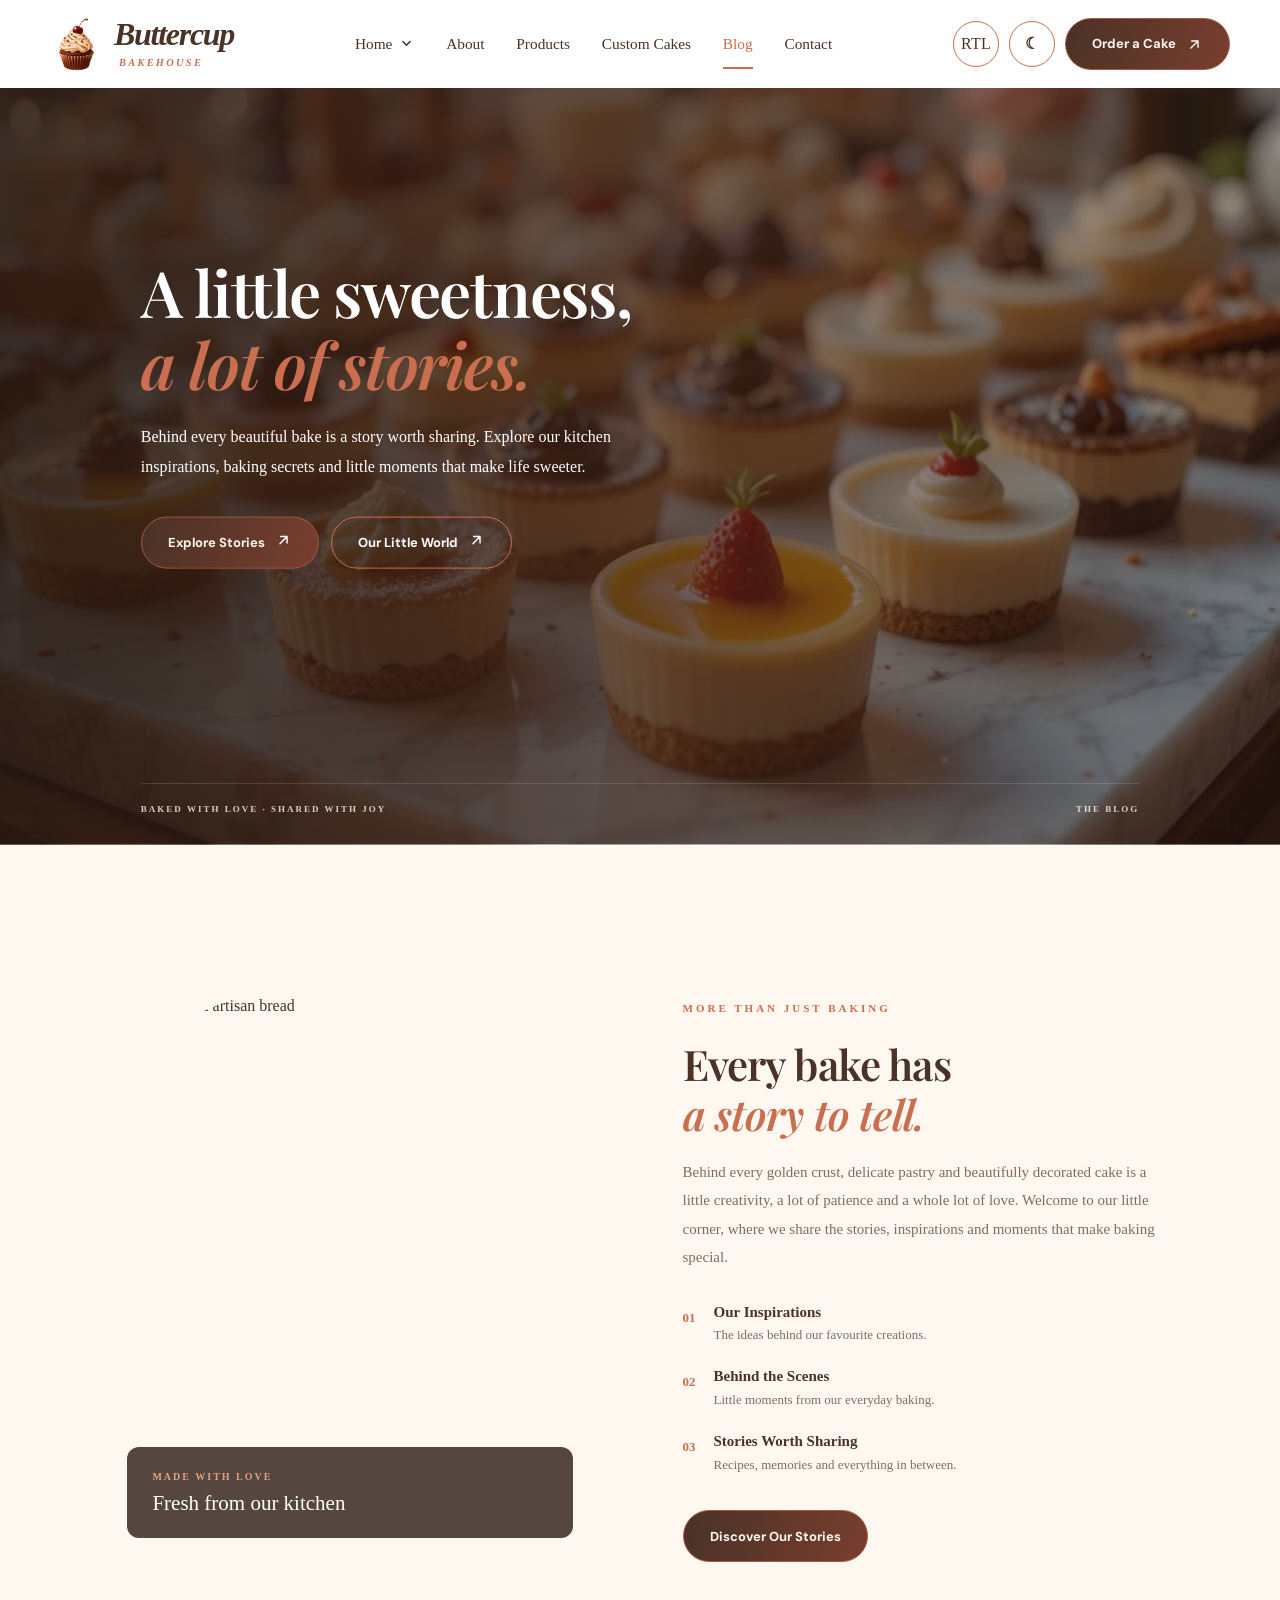
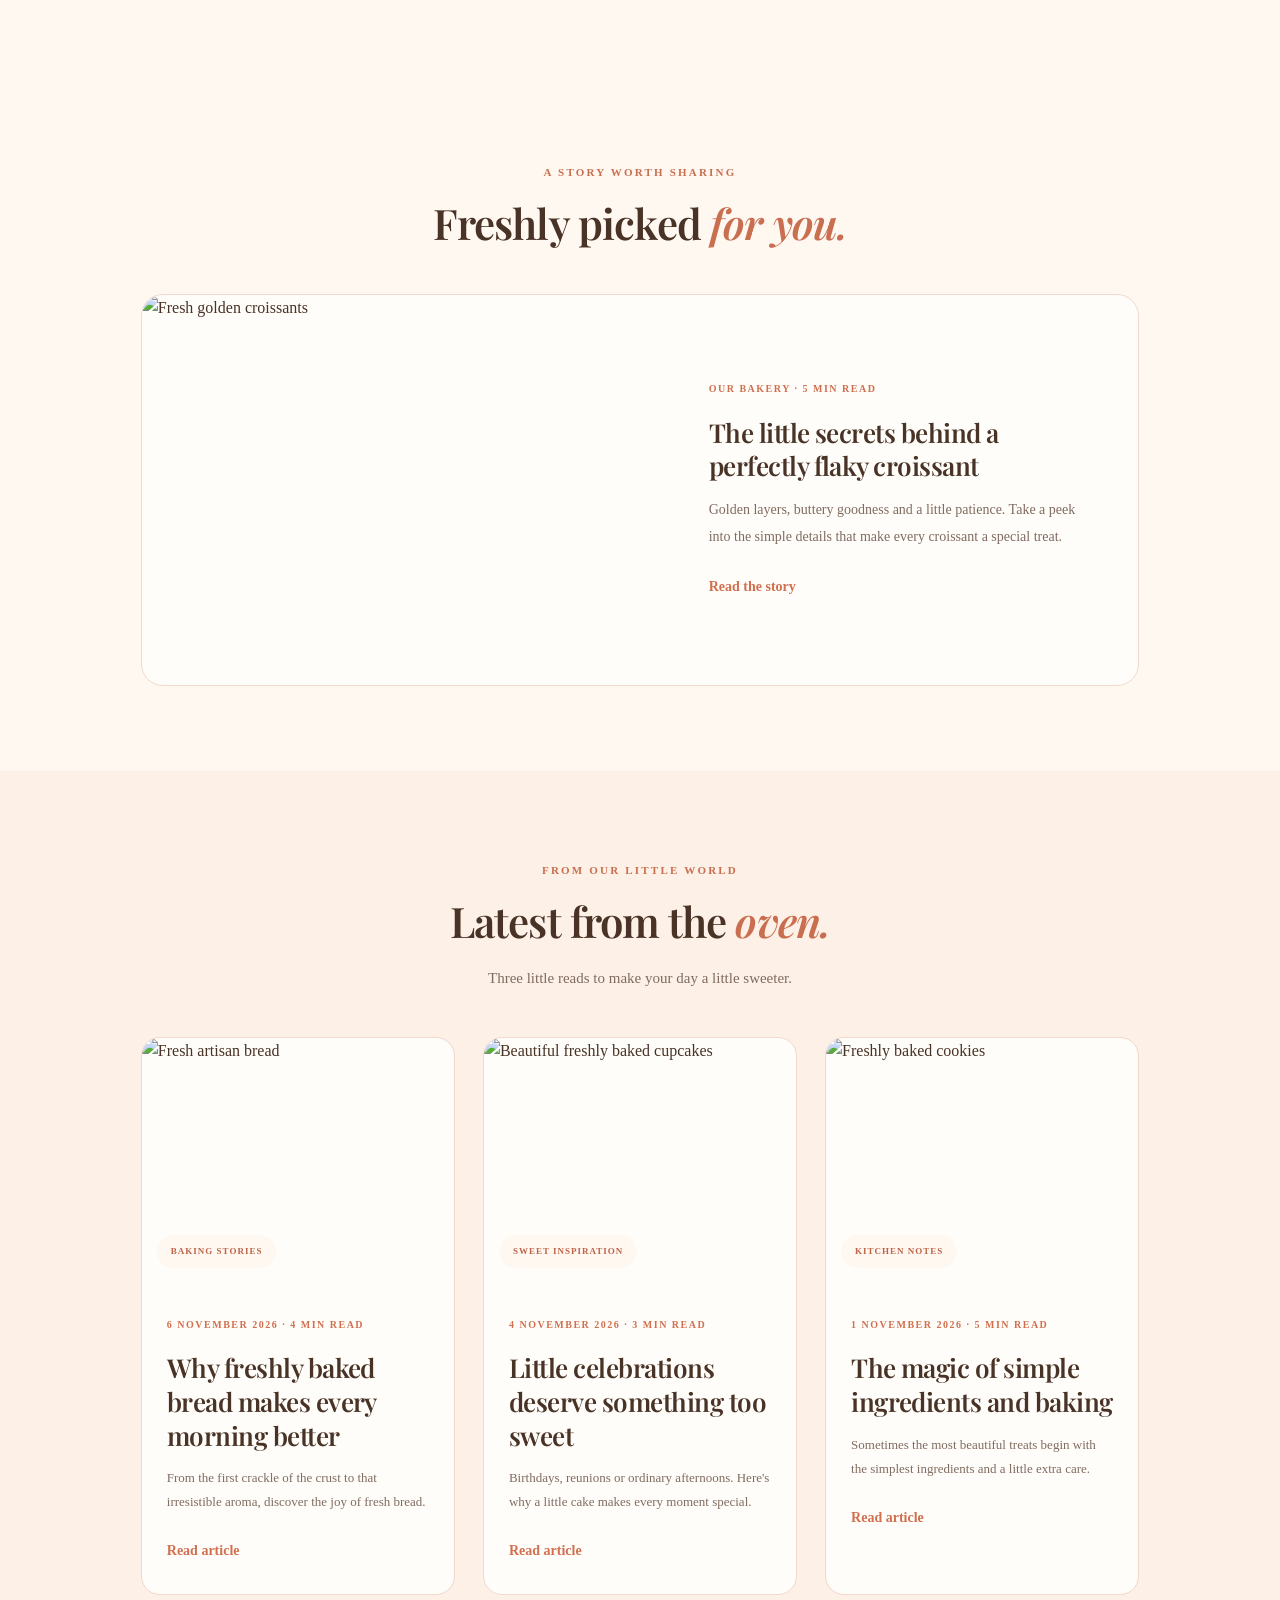
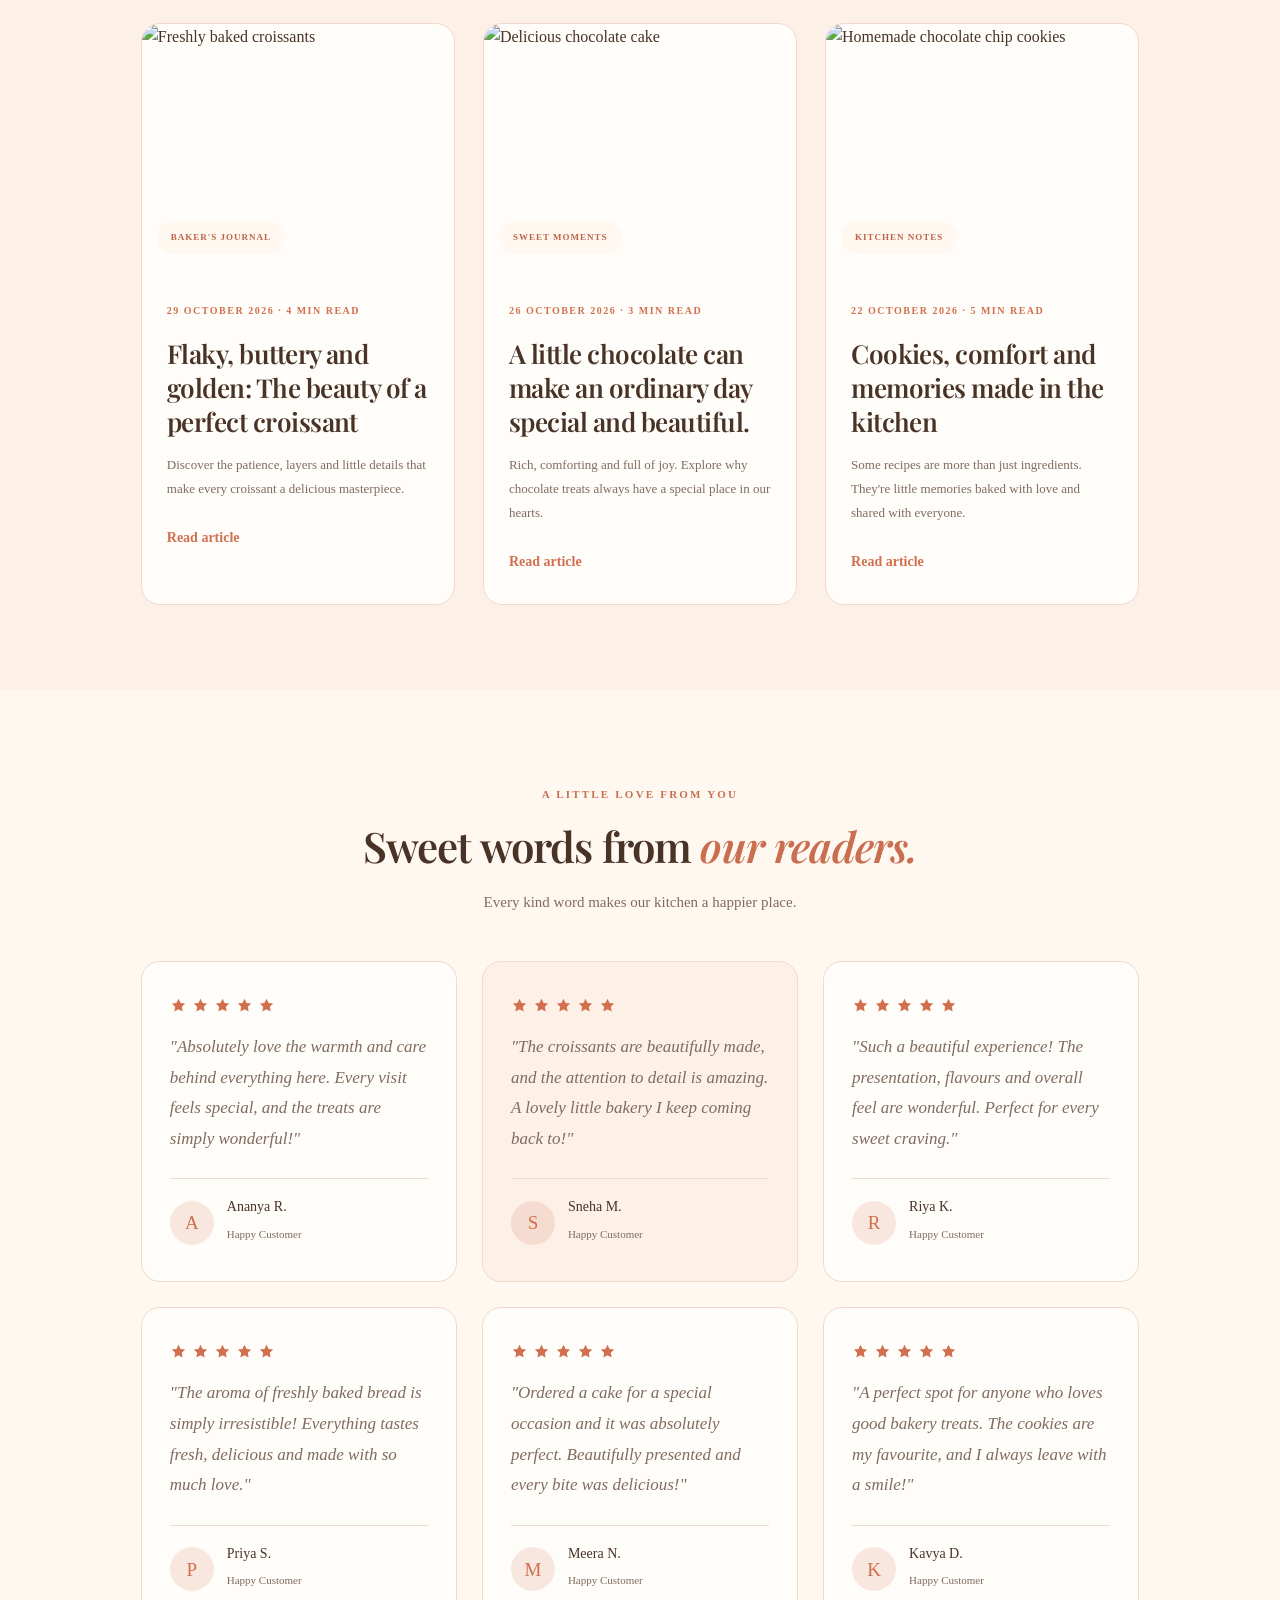
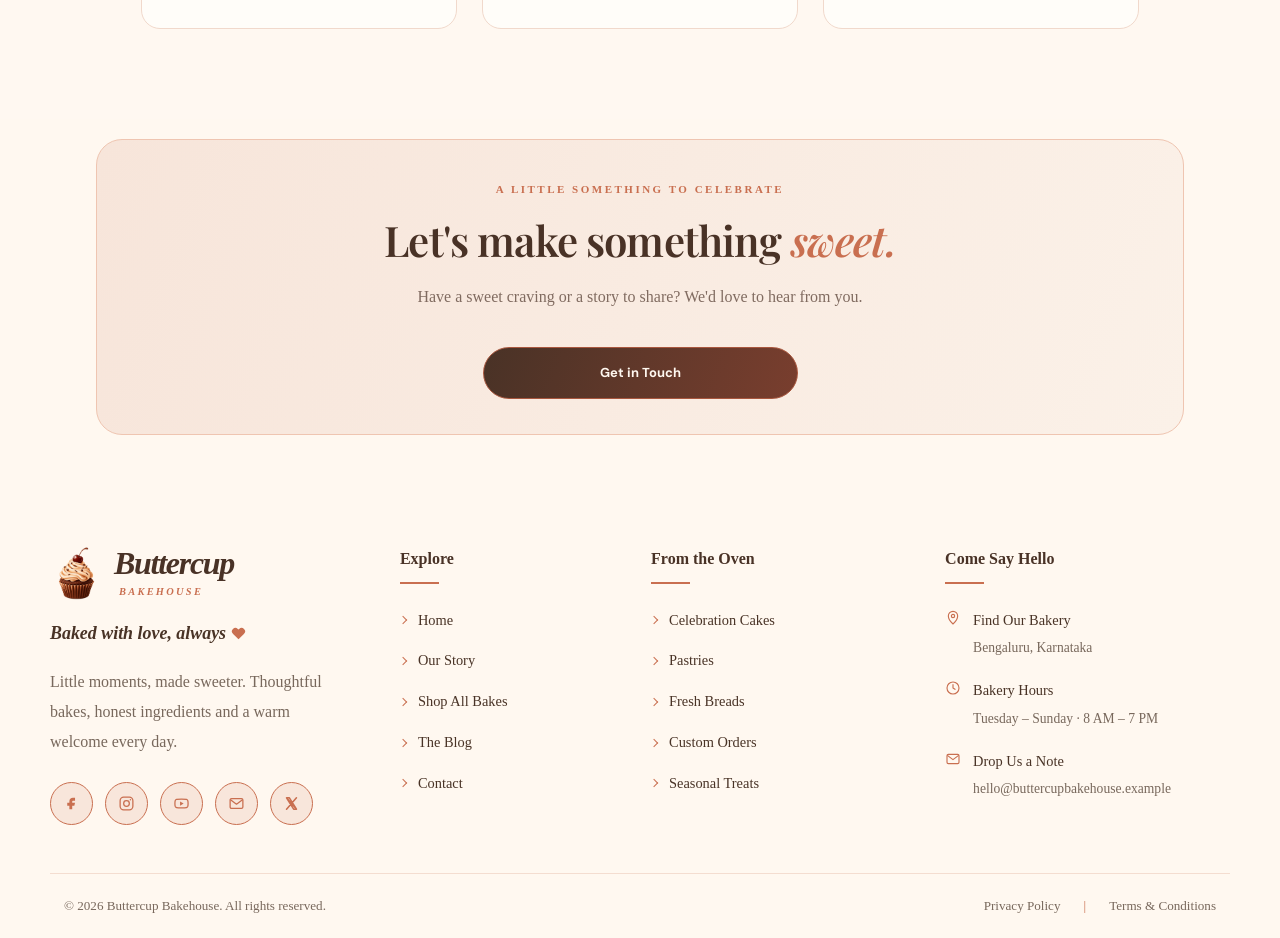
==== commit 8ddae2fc: "Update blog.html" ====
--- a/pages/blog.html
+++ b/pages/blog.html
@@ -387,7 +387,7 @@
     </div>
     <div class="article-content">
         <span class="article-meta">1 NOVEMBER 2026 · 5 MIN READ</span>
-        <h3>The magic of simple ingredients and thoughtful baking</h3>
+        <h3>The magic of simple ingredients and  baking</h3>
         <p>
             Sometimes the most beautiful treats begin with
             the simplest ingredients and a little extra care.
@@ -426,7 +426,7 @@
     </div>
     <div class="article-content">
         <span class="article-meta">26 OCTOBER 2026 · 3 MIN READ</span>
-        <h3>A little chocolate can make an ordinary day special</h3>
+        <h3>A little chocolate can make an ordinary day special and beautiful.</h3>
         <p>
             Rich, comforting and full of joy. Explore why
             chocolate treats always have a special place in our hearts.
